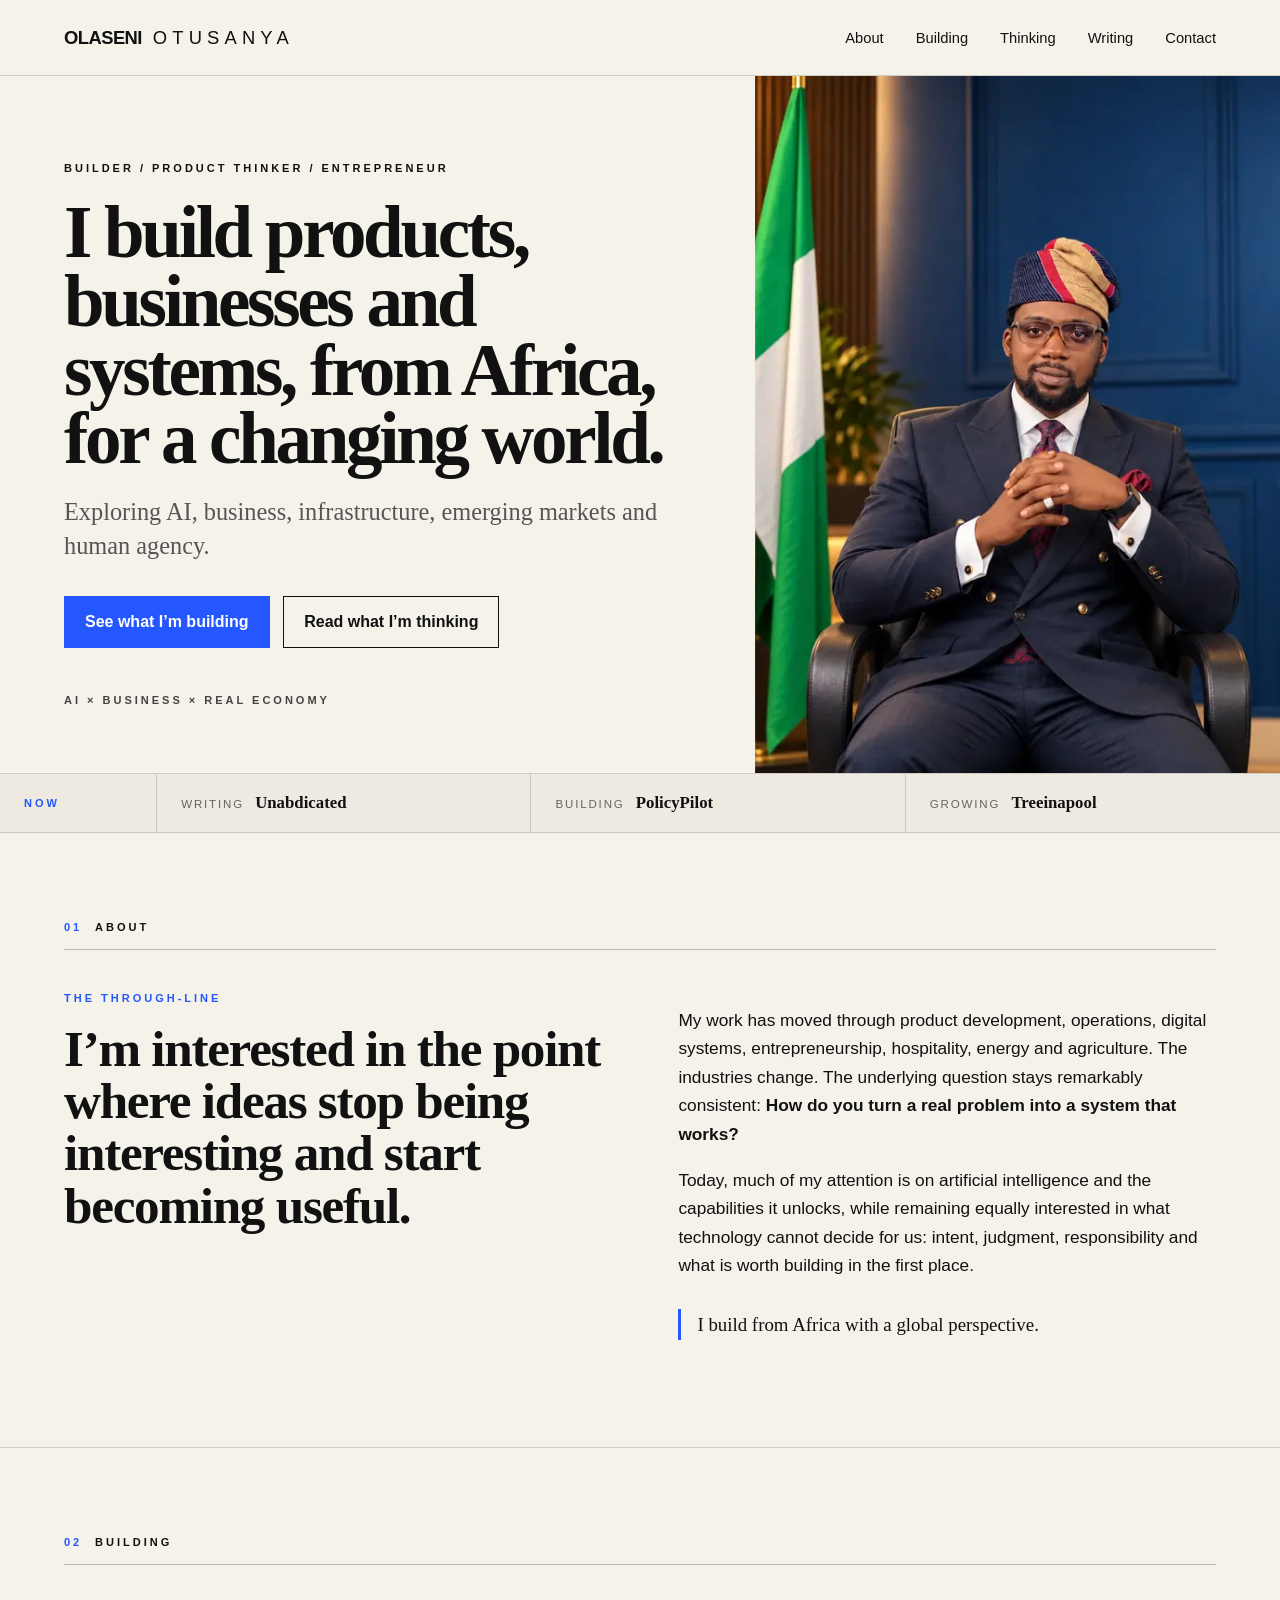
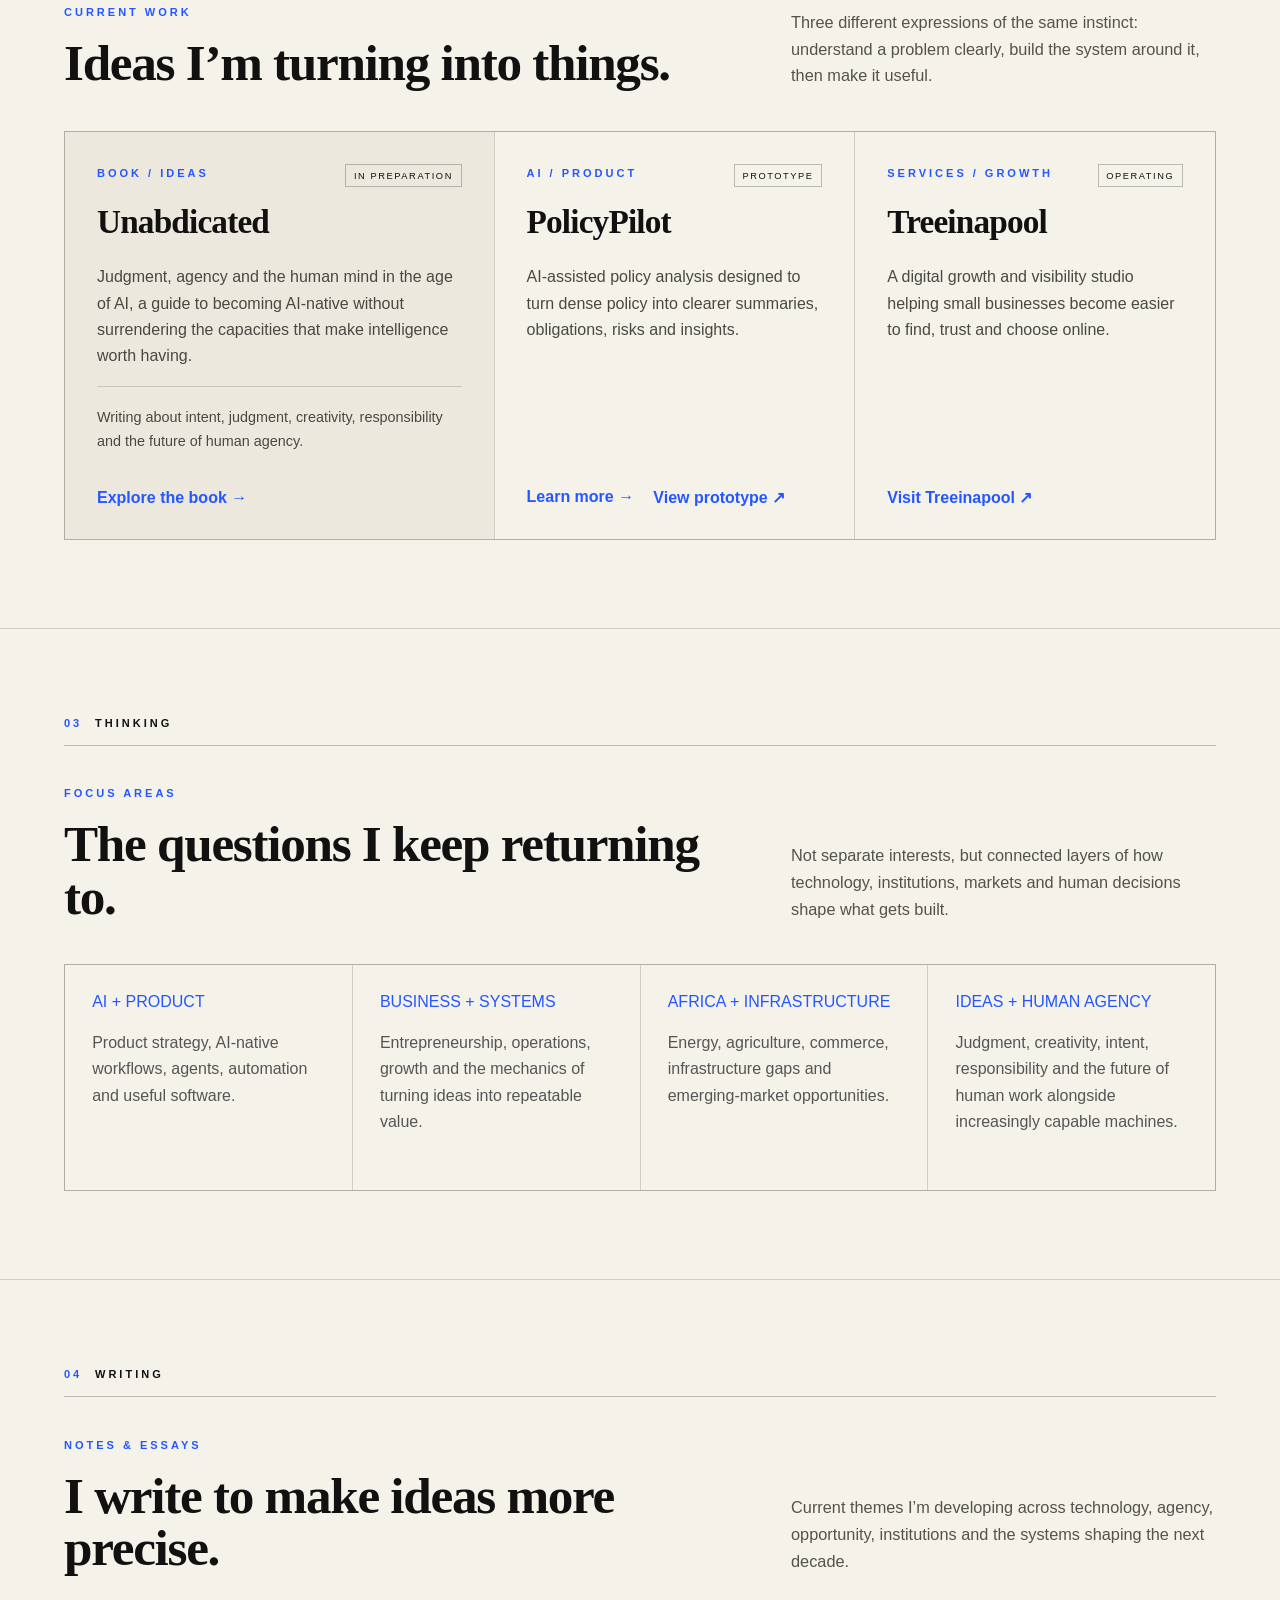
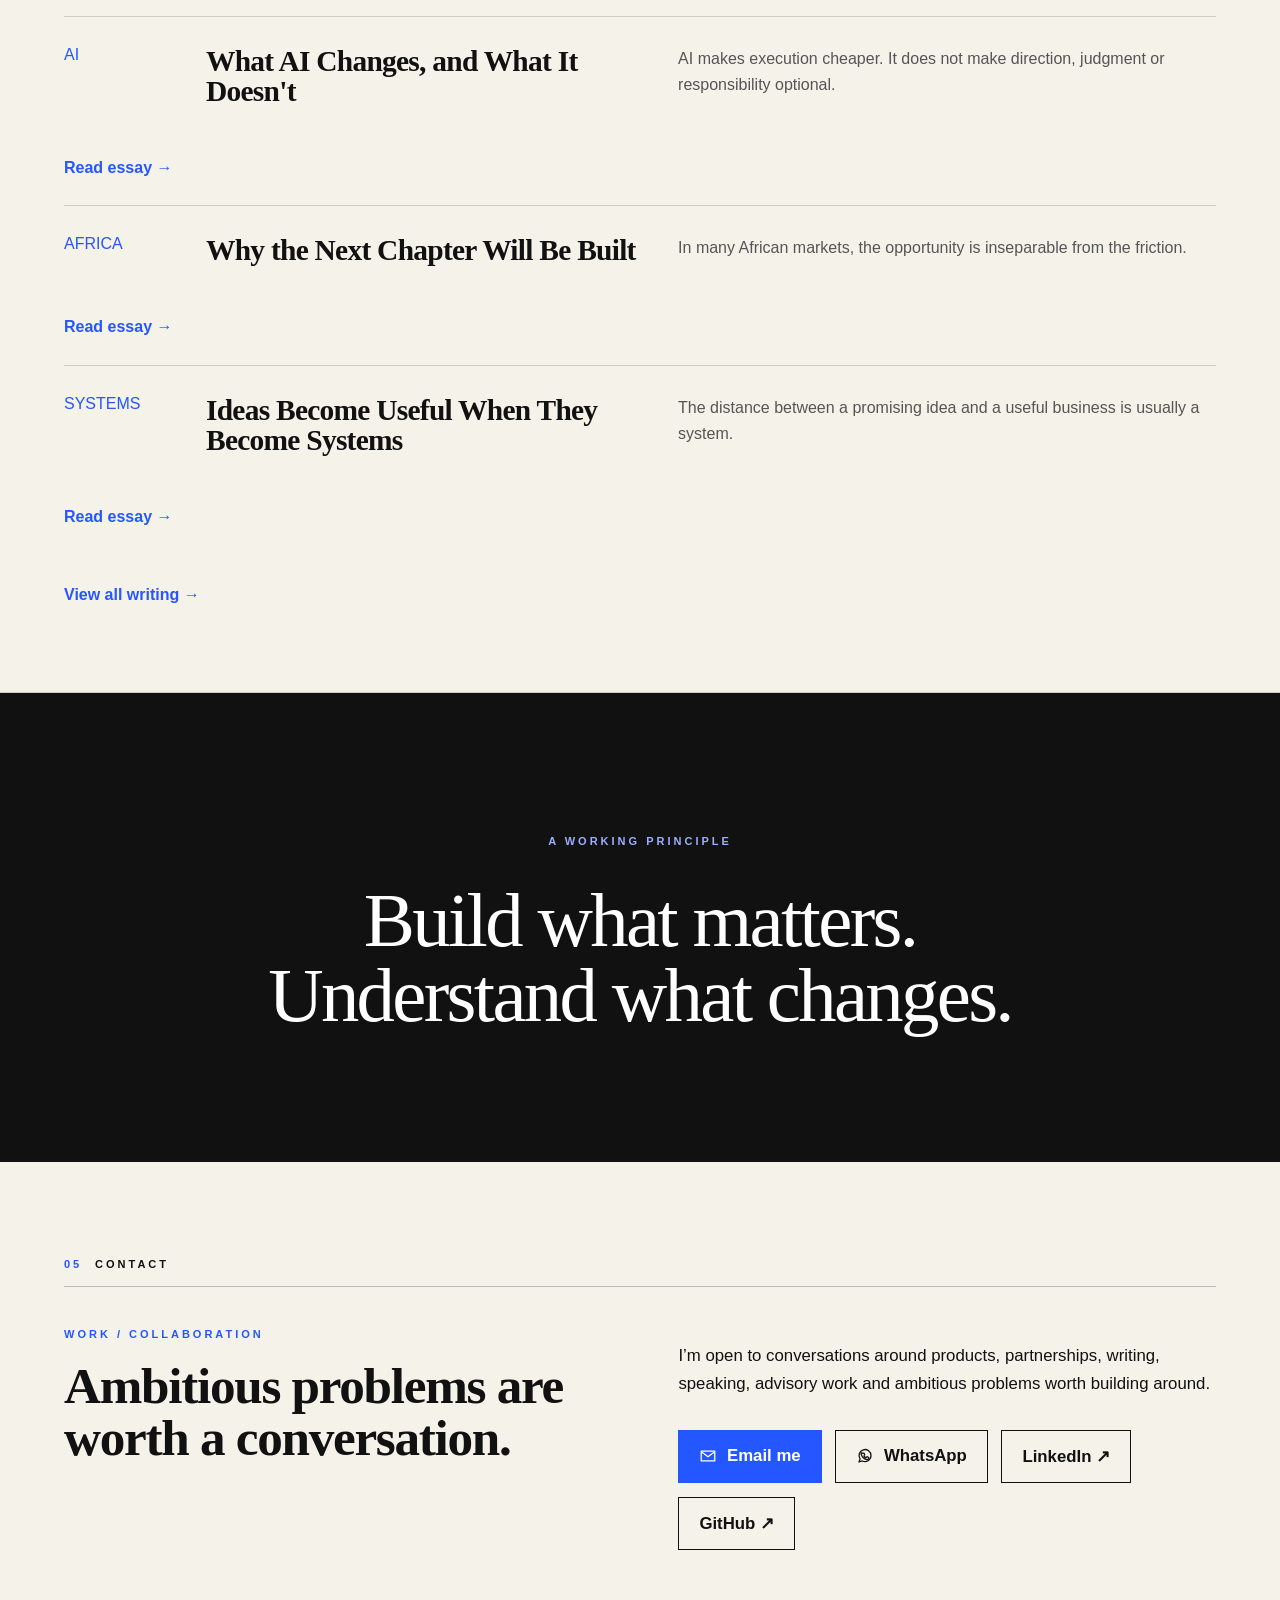
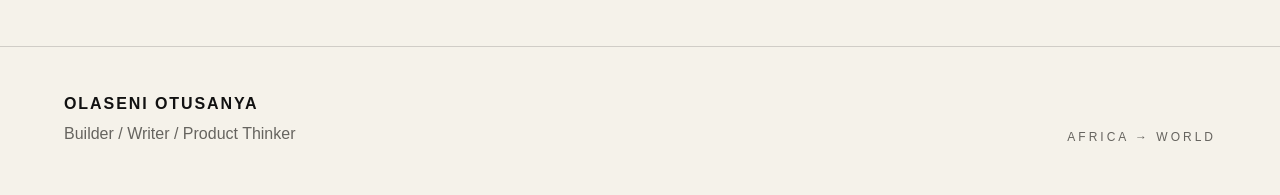
==== index.html @ 7c6a1dd1 "Refresh analytics script on index.html" ====
<!doctype html>
<html lang="en">
<head>
  <meta charset="utf-8" />
  <meta name="viewport" content="width=device-width, initial-scale=1" />
  <meta name="description" content="Olaseni Otusanya, builder, product thinker and entrepreneur working at the intersection of AI, business and the real economy." />
  <meta name="theme-color" content="#F5F2EA" />
  <meta property="og:title" content="Olaseni Otusanya, Builder, Product Thinker & Entrepreneur" />
  <meta property="og:description" content="I build products, businesses and systems, from Africa, for a changing world." />
  <meta property="og:type" content="website" />
  <meta property="og:url" content="https://olaseniotusanya.site/" />
  <meta property="og:site_name" content="Olaseni Otusanya" />
  <meta property="og:image" content="https://olaseniotusanya.site/assets/olaseni-profile.png" />
  <meta property="og:image:alt" content="Portrait of Olaseni Otusanya" />
  <meta name="twitter:card" content="summary_large_image" />
  <meta name="twitter:title" content="Olaseni Otusanya, Builder, Product Thinker & Entrepreneur" />
  <meta name="twitter:description" content="I build products, businesses and systems, from Africa, for a changing world." />
  <meta name="twitter:image" content="https://olaseniotusanya.site/assets/olaseni-profile.png" />
  <link rel="canonical" href="https://olaseniotusanya.site/" />
  <link rel="icon" href="favicon.svg" type="image/svg+xml" />
  <link rel="manifest" href="site.webmanifest" />
  <title>Olaseni Otusanya, Builder, Product Thinker & Entrepreneur</title>
  <link rel="stylesheet" href="styles.css?v=20260929-6" />
  <script type="application/ld+json">
  {
    "@context": "https://schema.org",
    "@type": "Person",
    "name": "Olaseni Otusanya",
    "url": "https://olaseniotusanya.site/",
    "image": "https://olaseniotusanya.site/assets/olaseni-profile.png",
    "jobTitle": "Builder, Product Thinker and Entrepreneur",
    "description": "Builder, product thinker and entrepreneur working at the intersection of AI, business and the real economy.",
    "sameAs": [
      "https://www.linkedin.com/in/olaseniotusanya",
      "https://github.com/5kodds"
    ],
    "knowsAbout": [
      "Artificial intelligence",
      "Product strategy",
      "Entrepreneurship",
      "Business systems",
      "Automation",
      "Emerging markets",
      "Infrastructure",
      "Human agency"
    ]
  }
  </script>
</head>
<body>
  <header class="site-header">
    <a class="nameplate" href="#top" aria-label="Olaseni Otusanya home">OLASENI <span>OTUSANYA</span></a>

    <nav class="desktop-nav" aria-label="Primary navigation">
      <a href="/about/">About</a>
      <a href="#building">Building</a>
      <a href="#thinking">Thinking</a>
      <a href="/writing/">Writing</a>
      <a href="#contact">Contact</a>
    </nav>

    <button class="menu-toggle" type="button" aria-expanded="false" aria-controls="mobile-nav" aria-label="Open navigation">
      <span></span><span></span>
    </button>
  </header>

  <nav class="mobile-nav" id="mobile-nav" aria-label="Mobile navigation">
    <a href="/about/">About</a>
    <a href="#building">Building</a>
    <a href="#thinking">Thinking</a>
    <a href="/writing/">Writing</a>
    <a href="#contact">Contact</a>
  </nav>

  <main id="top">
    <section class="hero">
      <div class="hero-copy">
        <p class="eyebrow">BUILDER / PRODUCT THINKER / ENTREPRENEUR</p>
        <h1>I build products, businesses and systems, from Africa, for a changing world.</h1>
        <p class="dek">Exploring AI, business, infrastructure, emerging markets and human agency.</p>
        <div class="actions hero-actions">
          <a class="button primary" href="#building">See what I’m building</a>
          <a class="button" href="#writing">Read what I’m thinking</a>
        </div>
        <p class="signal">AI × BUSINESS × REAL ECONOMY</p>
      </div>

      <div class="hero-portrait">
        <img src="assets/olaseni-profile-hq.webp?v=20260929" width="900" height="1125" fetchpriority="high" decoding="async" alt="Olaseni Otusanya in a navy double-breasted suit and Yoruba cap" />
      </div>
    </section>

    <section class="now-strip" aria-label="Current focus">
      <p class="now-label">NOW</p>
      <a class="now-item" href="/unabdicated/"><span>Writing</span><strong>Unabdicated</strong></a>
      <a class="now-item" href="/policypilot/"><span>Building</span><strong>PolicyPilot</strong></a>
      <a class="now-item" href="#building"><span>Growing</span><strong>Treeinapool</strong></a>
    </section>

    <section class="section about" id="about">
      <div class="section-kicker"><span>01</span> ABOUT</div>
      <div class="about-grid">
        <div>
          <p class="section-label">THE THROUGH-LINE</p>
          <h2>I’m interested in the point where ideas stop being interesting and start becoming useful.</h2>
        </div>
        <div class="about-copy">
          <p>My work has moved through product development, operations, digital systems, entrepreneurship, hospitality, energy and agriculture. The industries change. The underlying question stays remarkably consistent: <strong>How do you turn a real problem into a system that works?</strong></p>
          <p>Today, much of my attention is on artificial intelligence and the capabilities it unlocks, while remaining equally interested in what technology cannot decide for us: intent, judgment, responsibility and what is worth building in the first place.</p>
          <p class="accent-line">I build from Africa with a global perspective.</p>
        </div>
      </div>
    </section>

    <section class="section" id="building">
      <div class="section-kicker"><span>02</span> BUILDING</div>
      <div class="section-heading-row">
        <div>
          <p class="section-label">CURRENT WORK</p>
          <h2>Ideas I’m turning into things.</h2>
        </div>
        <p>Three different expressions of the same instinct: understand a problem clearly, build the system around it, then make it useful.</p>
      </div>

      <div class="work-grid">
        <article class="work-card feature-card">
          <div class="card-topline"><p class="type">BOOK / IDEAS</p><span class="status">IN PREPARATION</span></div>
          <h3>Unabdicated</h3>
          <p>Judgment, agency and the human mind in the age of AI, a guide to becoming AI-native without surrendering the capacities that make intelligence worth having.</p>
          <p class="card-note">Writing about intent, judgment, creativity, responsibility and the future of human agency.</p><a class="text-link" href="/unabdicated/">Explore the book →</a>
        </article>

        <article class="work-card">
          <div class="card-topline"><p class="type">AI / PRODUCT</p><span class="status">PROTOTYPE</span></div>
          <h3>PolicyPilot</h3>
          <p>AI-assisted policy analysis designed to turn dense policy into clearer summaries, obligations, risks and insights.</p>
          <div class="card-links"><a class="text-link" href="/policypilot/">Learn more →</a><a class="text-link" href="https://5kodds.github.io/policypilot-prototype/" target="_blank" rel="noreferrer">View prototype ↗</a></div>
        </article>

        <article class="work-card">
          <div class="card-topline"><p class="type">SERVICES / GROWTH</p><span class="status">OPERATING</span></div>
          <h3>Treeinapool</h3>
          <p>A digital growth and visibility studio helping small businesses become easier to find, trust and choose online.</p>
          <a class="text-link" href="https://treeinapool-website.vercel.app" target="_blank" rel="noreferrer">Visit Treeinapool ↗</a>
        </article>
      </div>
    </section>

    <section class="section thinking" id="thinking">
      <div class="section-kicker"><span>03</span> THINKING</div>
      <div class="section-heading-row">
        <div>
          <p class="section-label">FOCUS AREAS</p>
          <h2>The questions I keep returning to.</h2>
        </div>
        <p>Not separate interests, but connected layers of how technology, institutions, markets and human decisions shape what gets built.</p>
      </div>

      <div class="four-grid">
        <article><span>AI + PRODUCT</span><p>Product strategy, AI-native workflows, agents, automation and useful software.</p></article>
        <article><span>BUSINESS + SYSTEMS</span><p>Entrepreneurship, operations, growth and the mechanics of turning ideas into repeatable value.</p></article>
        <article><span>AFRICA + INFRASTRUCTURE</span><p>Energy, agriculture, commerce, infrastructure gaps and emerging-market opportunities.</p></article>
        <article><span>IDEAS + HUMAN AGENCY</span><p>Judgment, creativity, intent, responsibility and the future of human work alongside increasingly capable machines.</p></article>
      </div>
    </section>

    <section class="section writing" id="writing">
      <div class="section-kicker"><span>04</span> WRITING</div>
      <div class="section-heading-row">
        <div>
          <p class="section-label">NOTES & ESSAYS</p>
          <h2>I write to make ideas more precise.</h2>
        </div>
        <p>Current themes I’m developing across technology, agency, opportunity, institutions and the systems shaping the next decade.</p>
      </div>

      <div class="essay-list">
        <article>
          <span>AI</span>
          <h3><a href="/writing/what-ai-changes/">What AI Changes, and What It Doesn't</a></h3>
          <p>AI makes execution cheaper. It does not make direction, judgment or responsibility optional.</p>
          <a class="text-link" href="/writing/what-ai-changes/">Read essay →</a>
        </article>
        <article>
          <span>AFRICA</span>
          <h3><a href="/writing/why-the-next-chapter-will-be-built/">Why the Next Chapter Will Be Built</a></h3>
          <p>In many African markets, the opportunity is inseparable from the friction.</p>
          <a class="text-link" href="/writing/why-the-next-chapter-will-be-built/">Read essay →</a>
        </article>
        <article>
          <span>SYSTEMS</span>
          <h3><a href="/writing/ideas-become-systems/">Ideas Become Useful When They Become Systems</a></h3>
          <p>The distance between a promising idea and a useful business is usually a system.</p>
          <a class="text-link" href="/writing/ideas-become-systems/">Read essay →</a>
        </article>
      </div>
      <a class="section-more" href="/writing/">View all writing →</a>
    </section>

    <section class="section manifesto">
      <p class="eyebrow">A WORKING PRINCIPLE</p>
      <blockquote>Build what matters.<br />Understand what changes.</blockquote>
    </section>

    <section class="section contact" id="contact">
      <div class="section-kicker"><span>05</span> CONTACT</div>
      <div class="contact-grid">
        <div>
          <p class="section-label">WORK / COLLABORATION</p>
          <h2>Ambitious problems are worth a conversation.</h2>
        </div>
        <div class="contact-copy">
          <p>I’m open to conversations around products, partnerships, writing, speaking, advisory work and ambitious problems worth building around.</p>
          <div class="actions contact-actions">
            <a class="button primary contact-button" href="mailto:olaseni.otusanya@gmail.com">
              <svg class="button-icon" viewBox="0 0 24 24" aria-hidden="true"><path d="M3 5.5h18v13H3z"></path><path d="m4 7 8 6 8-6"></path></svg>
              Email me
            </a>
            <a class="button contact-button" href="https://wa.me/19852447681" target="_blank" rel="noreferrer">
              <svg class="button-icon" viewBox="0 0 24 24" aria-hidden="true"><path d="M20 11.5a8 8 0 0 1-11.7 7.1L4 20l1.4-4.1A8 8 0 1 1 20 11.5Z"></path><path d="M9.2 8.5c.2-.4.4-.4.7-.4h.4c.2 0 .4.1.5.4l.7 1.6c.1.3.1.5-.1.7l-.6.7c-.2.2-.1.4 0 .6.5.9 1.2 1.6 2.1 2.1.2.1.4.2.6 0l.8-1c.2-.2.4-.3.7-.2l1.6.8c.3.1.4.3.4.6 0 .6-.3 1.4-.8 1.8-.5.4-1.1.7-2 .5-1.4-.3-3.1-1-4.8-2.7-1.4-1.4-2.3-3.1-2.6-4.4-.2-.8.1-1.5.4-1.9Z"></path></svg>
              WhatsApp
            </a>
            <a class="button contact-button" href="https://www.linkedin.com/in/olaseniotusanya" target="_blank" rel="noreferrer">LinkedIn ↗</a>
            <a class="button contact-button" href="https://github.com/5kodds" target="_blank" rel="noreferrer">GitHub ↗</a>
          </div>
        </div>
      </div>
    </section>
  </main>

  <footer>
    <div>
      <strong>OLASENI OTUSANYA</strong>
      <p>Builder / Writer / Product Thinker</p>
    </div>
    <p class="footer-note">AFRICA → WORLD</p>
  </footer>

  <script src="script.js?v=20260929-7"></script>
</body>
</html>
---- styles.css ----
:root{
  --bone:#F5F2EA;
  --ink:#111111;
  --blue:#2457FF;
  --stone:#B8BDC7;
  --sage:#6E7C74;
  --muted:#66645F;
  --line:rgba(17,17,17,.16);
  --max:1500px;
}

*{box-sizing:border-box}
html{scroll-behavior:smooth;scroll-padding-top:88px}
body{
  margin:0;
  background:var(--bone);
  color:var(--ink);
  font-family:Inter,Arial,sans-serif;
  -webkit-font-smoothing:antialiased;
  text-rendering:optimizeLegibility;
}
body.menu-open{overflow:hidden}
img{display:block;max-width:100%}
a{color:inherit;text-decoration:none}
button{font:inherit;color:inherit}
a:focus-visible,button:focus-visible{outline:3px solid var(--blue);outline-offset:4px}

.site-header{
  position:sticky;
  top:0;
  z-index:50;
  display:flex;
  justify-content:space-between;
  align-items:center;
  min-height:76px;
  padding:18px 5vw;
  border-bottom:1px solid var(--line);
  background:rgba(245,242,234,.94);
  backdrop-filter:blur(14px);
}
.nameplate{
  white-space:nowrap;
  font-weight:800;
  font-size:1.15rem;
  letter-spacing:-.03em;
}
.nameplate span{
  font-weight:400;
  letter-spacing:.28em;
  margin-left:.4rem;
}
.desktop-nav{display:flex;gap:2rem;font-size:.92rem}
.desktop-nav a{transition:color .18s ease}
.desktop-nav a:hover{color:var(--blue)}
.menu-toggle,.mobile-nav{display:none}

main{max-width:var(--max);margin:auto}

.hero{
  min-height:76vh;
  display:grid;
  grid-template-columns:minmax(0,1.18fr) minmax(380px,.82fr);
  border-bottom:1px solid var(--line);
}
.hero-copy{
  padding:clamp(4.5rem,8vh,8rem) 6vw clamp(4rem,6vh,6rem) 5vw;
  display:flex;
  flex-direction:column;
  justify-content:center;
}
.eyebrow,.section-kicker,.type,.signal,.section-label,.now-label{
  font-size:.69rem;
  letter-spacing:.27em;
  font-weight:750;
}
h1{
  font-family:"Noto Serif Display",Georgia,serif;
  font-size:clamp(3.55rem,5.7vw,6.35rem);
  line-height:.94;
  letter-spacing:-.045em;
  margin:.7rem 0 1.3rem;
  max-width:1100px;
}
.dek{
  font-family:Georgia,serif;
  font-size:clamp(1.22rem,1.9vw,1.9rem);
  line-height:1.42;
  color:#555;
  max-width:760px;
  margin:0;
}
.actions{
  display:flex;
  gap:.85rem;
  margin-top:2rem;
  flex-wrap:wrap;
}
.button{
  display:inline-flex;
  align-items:center;
  justify-content:center;
  min-height:52px;
  border:1px solid var(--ink);
  padding:.95rem 1.25rem;
  font-weight:650;
  transition:transform .18s ease,background .18s ease,color .18s ease;
}
.button:hover{transform:translateY(-2px)}
.button.primary{background:var(--blue);color:white;border-color:var(--blue)}
.signal{margin:2.7rem 0 0;color:#444}

.hero-portrait{
  position:relative;
  overflow:hidden;
  min-height:600px;
  background:#103554;
}
.hero-portrait::after{
  content:"";
  position:absolute;
  inset:0;
  box-shadow:inset 1px 0 rgba(255,255,255,.08);
  pointer-events:none;
}
.hero-portrait img{
  width:100%;
  height:100%;
  object-fit:cover;
  object-position:center 24%;
}

.now-strip{
  display:grid;
  grid-template-columns:.42fr repeat(3,1fr);
  border-bottom:1px solid var(--line);
  background:#EEEAE1;
}
.now-strip>*{padding:1.2rem 1.5rem;border-right:1px solid var(--line)}
.now-strip>*:last-child{border-right:0}
.now-label{margin:0;display:flex;align-items:center;color:var(--blue)}
.now-item{display:flex;align-items:baseline;gap:.7rem;transition:background .18s ease}
.now-item:hover{background:rgba(36,87,255,.045)}
.now-item span{font-size:.72rem;text-transform:uppercase;letter-spacing:.16em;color:var(--muted)}
.now-item strong{font-family:Georgia,serif;font-size:1.05rem}

.section{
  padding:5.5rem 5vw;
  border-bottom:1px solid var(--line);
}
.section-kicker{
  display:flex;
  gap:.8rem;
  margin-bottom:2.4rem;
  border-bottom:1px solid rgba(17,17,17,.25);
  padding-bottom:1rem;
}
.section-kicker span{color:var(--blue)}
.section-label{color:var(--blue);margin:0 0 1rem}
.about-grid,.contact-grid{
  display:grid;
  grid-template-columns:1fr 1fr;
  gap:6vw;
  align-items:start;
}
.about-grid h2,.contact-grid h2,.section-heading-row h2{
  font-family:"Noto Serif Display",Georgia,serif;
  font-size:clamp(2.6rem,4vw,4.7rem);
  line-height:1.02;
  letter-spacing:-.025em;
  margin:0;
}
.about-copy{font-size:1.08rem;max-width:700px}
.accent-line{margin-top:1.8rem;padding-left:1rem;border-left:3px solid var(--blue);font-family:Georgia,serif;font-size:1.18rem}
p{line-height:1.65}

.section-heading-row{
  display:grid;
  grid-template-columns:minmax(0,1.2fr) minmax(300px,.8fr);
  gap:7vw;
  align-items:end;
  margin-bottom:2.6rem;
}
.section-heading-row>p{margin:0;max-width:600px;color:#54524D;font-size:1.02rem}

.work-grid{
  display:grid;
  grid-template-columns:1.12fr .94fr .94fr;
  gap:1px;
  background:var(--line);
  border:1px solid var(--line);
}
.work-card{
  background:var(--bone);
  padding:2rem;
  min-height:315px;
  display:flex;
  flex-direction:column;
  transition:.2s ease;
}
.work-card:hover{transform:translateY(-4px);box-shadow:0 14px 32px rgba(17,17,17,.08);position:relative;z-index:1}
.feature-card{background:#ECE8DE}
.card-topline{display:flex;justify-content:space-between;gap:1rem;align-items:flex-start}
.type,.essay-list span,.four-grid span{color:var(--blue);margin:0}
.status{
  font-size:.58rem;
  letter-spacing:.17em;
  border:1px solid rgba(17,17,17,.25);
  padding:.35rem .48rem;
  white-space:nowrap;
}
.work-card h3,.essay-list h3{
  font-family:"Noto Serif Display",Georgia,serif;
  font-size:clamp(2rem,2.6vw,3rem);
  line-height:1.02;
  letter-spacing:-.025em;
}
.work-card h3{margin:1.1rem 0 .6rem}
.work-card>p:not(.type){color:#494843}
.card-note{margin-top:auto!important;padding-top:1.2rem;font-size:.9rem;border-top:1px solid var(--line)}
.text-link{display:inline-block;margin-top:auto;padding-top:1.3rem;font-weight:750;color:var(--blue)}

.four-grid{
  display:grid;
  grid-template-columns:repeat(4,1fr);
  gap:1px;
  background:var(--line);
  border:1px solid var(--line);
}
.four-grid article{background:var(--bone);padding:1.7rem;min-height:225px}
.four-grid article p{margin:1.2rem 0 0;color:#555}

.essay-list{display:grid}
.essay-list article{
  display:grid;
  grid-template-columns:110px minmax(260px,.9fr) minmax(300px,1.1fr);
  gap:2rem;
  align-items:start;
  padding:1.8rem 0;
  border-top:1px solid var(--line);
}
.essay-list h3,.essay-list p{margin:0}
.essay-list h3{font-size:clamp(1.65rem,2.3vw,2.55rem)}
.essay-list p{color:#555}

.manifesto{
  background:var(--ink);
  color:white;
  text-align:center;
  padding:8rem 5vw;
}
.manifesto .eyebrow{color:#9BAFFF}
blockquote{
  font-family:"Noto Serif Display",Georgia,serif;
  font-size:clamp(3rem,6vw,6.6rem);
  line-height:.98;
  letter-spacing:-.035em;
  margin:2rem auto 0;
  max-width:1100px;
}
.contact{padding-top:6rem;padding-bottom:6rem}
.contact-copy{font-size:1.05rem}
.contact-button{gap:.6rem}
.button-icon{width:18px;height:18px;fill:none;stroke:currentColor;stroke-width:1.7;stroke-linecap:round;stroke-linejoin:round;flex:0 0 auto}
.contact-actions{max-width:720px}

footer{
  display:flex;
  justify-content:space-between;
  align-items:end;
  padding:3rem 5vw;
}
footer strong{letter-spacing:.12em}
footer p{margin:.5rem 0 0;color:var(--muted)}
.footer-note{font-size:.75rem;letter-spacing:.25em}

@media(max-width:1000px){
  .desktop-nav{gap:1.2rem}
  .hero{grid-template-columns:1fr .72fr}
  .work-grid{grid-template-columns:1fr 1fr}
  .feature-card{grid-column:1 / -1}
  .four-grid{grid-template-columns:1fr 1fr}
}

@media(max-width:820px){
  html{scroll-padding-top:70px}
  .site-header{min-height:68px;padding:15px 5.5vw}
  .desktop-nav{display:none}
  .nameplate{font-size:1rem}
  .nameplate span{letter-spacing:.2em;margin-left:.28rem}

  .menu-toggle{
    display:flex;
    width:42px;
    height:42px;
    border:1px solid var(--line);
    background:transparent;
    align-items:center;
    justify-content:center;
    flex-direction:column;
    gap:6px;
    cursor:pointer;
  }
  .menu-toggle span{width:18px;height:1.5px;background:var(--ink);transition:.18s ease}
  .menu-toggle[aria-expanded="true"] span:first-child{transform:translateY(3.75px) rotate(45deg)}
  .menu-toggle[aria-expanded="true"] span:last-child{transform:translateY(-3.75px) rotate(-45deg)}

  .mobile-nav{
    position:fixed;
    top:68px;
    left:0;
    right:0;
    z-index:45;
    display:grid;
    background:var(--bone);
    border-bottom:1px solid var(--line);
    transform:translateY(-120%);
    opacity:0;
    visibility:hidden;
    transition:transform .2s ease,opacity .2s ease,visibility .2s;
    box-shadow:0 18px 40px rgba(17,17,17,.08);
  }
  .mobile-nav.open{transform:translateY(0);opacity:1;visibility:visible}
  .mobile-nav a{
    padding:1rem 5.5vw;
    border-top:1px solid var(--line);
    font-family:Georgia,serif;
    font-size:1.2rem;
  }

  .hero{min-height:0;grid-template-columns:1fr}
  .hero-copy{padding:3.6rem 6vw 2.7rem}
  .hero-copy .eyebrow{font-size:.63rem;line-height:1.7;margin:0 0 .8rem}
  h1{
    font-size:clamp(3rem,10.2vw,4.8rem);
    line-height:.92;
    margin:.2rem 0 1.05rem;
    max-width:760px;
  }
  .dek{font-size:clamp(1.1rem,4.7vw,1.4rem);max-width:640px}
  .hero-actions{margin-top:1.6rem}
  .signal{margin-top:1.8rem;font-size:.61rem;letter-spacing:.21em}
  .hero-portrait{min-height:0;height:clamp(440px,98vw,650px)}
  .hero-portrait img{object-position:center 23%}

  .now-strip{
    grid-template-columns:1fr;
  }
  .now-strip>*{border-right:0;border-bottom:1px solid var(--line);padding:1rem 6vw}
  .now-strip>*:last-child{border-bottom:0}
  .now-label{padding-top:1.2rem;padding-bottom:.65rem}
  .now-item{justify-content:space-between}
  .now-item strong{font-size:1.12rem}

  .section{padding:4.5rem 6vw}
  .section-kicker{margin-bottom:2rem}
  .about-grid,.contact-grid,.section-heading-row{grid-template-columns:1fr;gap:1.9rem}
  .about-grid h2,.contact-grid h2,.section-heading-row h2{font-size:clamp(2.55rem,8.7vw,3.8rem)}
  .section-heading-row{margin-bottom:2.2rem}
  .section-heading-row>p{max-width:700px}

  .work-grid,.four-grid{grid-template-columns:1fr}
  .feature-card{grid-column:auto}
  .work-card{min-height:0;padding:1.55rem}
  .four-grid article{min-height:0;padding:1.5rem}

  .essay-list article{grid-template-columns:1fr;gap:.65rem;padding:1.55rem 0}
  .essay-list h3{font-size:clamp(1.8rem,7vw,2.5rem)}

  .manifesto{padding:6.3rem 6vw}
  blockquote{font-size:clamp(2.8rem,11vw,4.8rem)}

  footer{align-items:flex-start;gap:1.5rem;flex-direction:column;padding:2.5rem 6vw}
}

@media(max-width:520px){
  .site-header{padding:13px 5vw}
  .nameplate{font-size:.92rem}
  .nameplate span{letter-spacing:.16em}
  .menu-toggle{width:40px;height:40px}

  .hero-copy{padding:2.8rem 6vw 2.2rem}
  h1{
    font-size:clamp(2.7rem,12vw,3.55rem);
    line-height:.9;
    letter-spacing:-.05em;
  }
  .dek{font-size:1.08rem}
  .hero-actions{display:grid;grid-template-columns:1fr;width:100%;gap:.65rem}
  .button{width:100%;min-height:49px;padding:.8rem .8rem;font-size:.92rem;text-align:center}
  .signal{font-size:.57rem;letter-spacing:.18em}

  .hero-portrait{height:min(112vw,500px)}
  .hero-portrait img{object-position:center 23%}

  .now-item{align-items:center}
  .now-item span{font-size:.65rem}
  .now-item strong{font-size:1.05rem}

  .section{padding:3.8rem 6vw}
  .section-kicker{font-size:.62rem;letter-spacing:.22em;margin-bottom:1.6rem}
  .section-label{font-size:.6rem;letter-spacing:.22em}
  .about-grid h2,.contact-grid h2,.section-heading-row h2{font-size:clamp(2.35rem,10.5vw,3rem)}
  .about-copy,.contact-copy{font-size:1rem}
  .accent-line{font-size:1.08rem}
  .work-card h3{font-size:2.2rem}
  .card-topline{align-items:center}
  .status{font-size:.52rem}
  .manifesto{padding:5.5rem 6vw}
}

@media(max-width:370px){
  .nameplate span{letter-spacing:.1em}
  h1{font-size:2.5rem}
  .now-item{display:grid;gap:.25rem}
  .card-topline{display:grid}
}


/* Interior pages */
.interior-page main{max-width:var(--max);margin:auto}
.page-hero{
  padding:clamp(5rem,10vh,8.5rem) 5vw clamp(4.5rem,8vh,7rem);
  border-bottom:1px solid var(--line);
  max-width:var(--max);
  margin:auto;
}
.page-hero h1{
  max-width:1150px;
  margin:.65rem 0 1.2rem;
}
.page-dek{
  font-family:Georgia,serif;
  font-size:clamp(1.28rem,2.1vw,2rem);
  line-height:1.48;
  max-width:880px;
  color:#52504B;
  margin:0;
}
.page-subtitle{
  font-family:Georgia,serif;
  font-size:clamp(1.5rem,2.6vw,2.7rem);
  line-height:1.2;
  margin:-.35rem 0 1.2rem;
}
.page-body{
  padding:5.5rem 5vw;
  border-bottom:1px solid var(--line);
}
.two-col-story{
  display:grid;
  grid-template-columns:minmax(250px,.68fr) minmax(0,1.32fr);
  gap:8vw;
  align-items:start;
}
.two-col-story aside{position:sticky;top:110px}
.pull-quote{
  font-family:Georgia,serif;
  font-size:clamp(1.65rem,2.55vw,2.7rem);
  line-height:1.15;
  letter-spacing:-.02em;
  margin:1rem 0 0;
}
.prose{max-width:760px;font-size:1.1rem}
.prose p{margin:0 0 1.35rem}
.prose strong{font-weight:750}
.wide-prose{max-width:900px}
.topic-grid{
  display:grid;
  grid-template-columns:repeat(2,1fr);
  gap:1px;
  background:var(--line);
  border:1px solid var(--line);
}
.topic-grid article{
  background:var(--bone);
  padding:2rem;
  min-height:230px;
}
.topic-grid article span{
  color:var(--blue);
  font-size:.66rem;
  letter-spacing:.22em;
  font-weight:800;
}
.topic-grid h2{
  font-family:"Noto Serif Display",Georgia,serif;
  font-size:clamp(2rem,3vw,3rem);
  line-height:1.02;
  margin:1rem 0 .7rem;
}
.topic-grid p{margin:0;color:#555}
.page-cta{
  padding:6rem 5vw;
  border-bottom:1px solid var(--line);
}
.page-cta h2{
  font-family:"Noto Serif Display",Georgia,serif;
  font-size:clamp(2.6rem,5vw,5.4rem);
  line-height:1;
  letter-spacing:-.03em;
  max-width:1050px;
  margin:.8rem 0 1rem;
}
.page-cta>p:not(.section-label){max-width:760px;font-size:1.08rem}
.dark-cta{background:var(--ink);color:white}
.dark-cta .section-label{color:#9BAFFF}
.light-button{border-color:white;color:white}
.card-links{display:flex;gap:1.2rem;flex-wrap:wrap;margin-top:auto}
.card-links .text-link{margin-top:0}
.section-more{
  display:inline-block;
  margin-top:2rem;
  font-weight:750;
  color:var(--blue);
}
.writing-stream{display:grid}
.writing-stream article{
  padding:2.5rem 0;
  border-top:1px solid var(--line);
  max-width:980px;
}
.writing-stream h2,.featured-writing h2{
  font-family:"Noto Serif Display",Georgia,serif;
  font-size:clamp(2.35rem,4vw,4.4rem);
  line-height:1;
  letter-spacing:-.03em;
  margin:.7rem 0 1.2rem;
}
.writing-stream article>p:not(.type){max-width:780px;font-size:1.05rem;color:#4F4D49}
.featured-writing{
  background:#ECE8DE;
  border:1px solid var(--line);
  padding:2.2rem;
}
.featured-writing>p:not(.type){font-family:Georgia,serif;font-size:1.25rem}

@media(max-width:820px){
  .page-hero{padding:4.3rem 6vw 3.8rem}
  .page-body,.page-cta{padding:4.2rem 6vw}
  .two-col-story{grid-template-columns:1fr;gap:2rem}
  .two-col-story aside{position:static}
  .prose{font-size:1.03rem}
  .topic-grid{grid-template-columns:1fr}
  .topic-grid article{min-height:0;padding:1.55rem}
  .page-cta h2{font-size:clamp(2.6rem,10vw,4rem)}
}
@media(max-width:520px){
  .page-hero{padding:3.25rem 6vw 3rem}
  .page-hero h1{font-size:clamp(2.8rem,13vw,4rem)}
  .page-dek{font-size:1.12rem}
  .page-subtitle{font-size:1.45rem}
  .page-body,.page-cta{padding:3.6rem 6vw}
  .pull-quote{font-size:1.8rem}
  .writing-stream article{padding:2rem 0}
  .writing-stream h2,.featured-writing h2{font-size:2.4rem}
}


/* Article pages */
.article-shell{max-width:var(--max);margin:auto}
.article-header{
  padding:clamp(5rem,10vh,8rem) 5vw 4rem;
  border-bottom:1px solid var(--line);
}
.article-header h1{
  max-width:1050px;
  margin:.7rem 0 1.25rem;
}
.article-lede{
  max-width:800px;
  font-family:Georgia,serif;
  font-size:clamp(1.25rem,2vw,1.9rem);
  line-height:1.5;
  color:#53514C;
  margin:0;
}
.article-meta{
  display:flex;
  gap:1rem;
  flex-wrap:wrap;
  margin-top:2rem;
  font-size:.72rem;
  letter-spacing:.13em;
  text-transform:uppercase;
  color:var(--muted);
}
.article-meta span+span::before{content:"•";margin-right:1rem;color:var(--stone)}
.article-layout{
  display:grid;
  grid-template-columns:minmax(210px,.5fr) minmax(0,1.5fr);
  gap:7vw;
  padding:5rem 5vw 6rem;
  border-bottom:1px solid var(--line);
}
.article-aside{
  position:sticky;
  top:108px;
  align-self:start;
  font-size:.94rem;
  color:#585650;
}
.article-aside>a{display:inline-block;margin-bottom:3rem;font-weight:700;color:var(--blue)}
.article-aside .section-label{margin-bottom:.75rem}
.article-aside p:last-child{font-family:Georgia,serif;font-size:1.12rem;line-height:1.5}
.article-prose{
  max-width:760px;
  font-family:Georgia,serif;
  font-size:1.15rem;
  line-height:1.8;
}
.article-prose>p:first-child{font-size:1.32rem;line-height:1.65}
.article-prose h2{
  font-family:"Noto Serif Display",Georgia,serif;
  font-size:clamp(2rem,3.2vw,3.25rem);
  line-height:1.04;
  letter-spacing:-.025em;
  margin:3.4rem 0 1.1rem;
}
.article-prose p{margin:0 0 1.4rem}
.article-prose em{font-style:italic}
.article-end{
  padding:5rem 5vw 6rem;
  border-bottom:1px solid var(--line);
}
.article-end h2{
  font-family:"Noto Serif Display",Georgia,serif;
  font-size:clamp(2.5rem,4.5vw,4.8rem);
  line-height:1.02;
  max-width:900px;
  margin:.7rem 0 1.8rem;
}
.error-page{min-height:65vh;display:flex;flex-direction:column;justify-content:center}

.sr-only{
  position:absolute;width:1px;height:1px;padding:0;margin:-1px;overflow:hidden;
  clip:rect(0,0,0,0);white-space:nowrap;border:0;
}

/* Newsletter component, ready for Substack embed connection */
.newsletter-band{
  display:grid;
  grid-template-columns:1fr 1fr;
  gap:6vw;
  align-items:center;
  padding:5rem 5vw;
  border-top:1px solid var(--line);
  border-bottom:1px solid var(--line);
  background:#ECE8DE;
}
.newsletter-band h2{
  font-family:"Noto Serif Display",Georgia,serif;
  font-size:clamp(2.5rem,4vw,4.5rem);
  line-height:1.02;
  margin:.6rem 0 1rem;
}
.newsletter-copy>p:last-child{max-width:620px;color:#53514C}
.newsletter-fields{display:flex;min-height:58px}
.newsletter-fields input{
  flex:1;
  min-width:0;
  border:1px solid var(--ink);
  border-right:0;
  background:var(--bone);
  color:var(--ink);
  padding:0 1rem;
  font:inherit;
  border-radius:0;
}
.newsletter-fields input:focus{outline:3px solid var(--blue);outline-offset:-3px}
.newsletter-fields button{
  border:1px solid var(--blue);
  background:var(--blue);
  color:white;
  padding:0 1.25rem;
  font-weight:750;
  cursor:pointer;
}
.newsletter-note{font-size:.82rem;color:var(--muted);margin:.7rem 0 0}

@media(max-width:820px){
  .article-header{padding:4.2rem 6vw 3.4rem}
  .article-layout{grid-template-columns:1fr;padding:3.8rem 6vw 4.5rem}
  .article-aside{position:static;border-bottom:1px solid var(--line);padding-bottom:1.6rem}
  .article-aside>a{margin-bottom:1.5rem}
  .article-prose{font-size:1.08rem}
  .article-prose>p:first-child{font-size:1.2rem}
  .article-end{padding:4rem 6vw 4.5rem}
  .newsletter-band{grid-template-columns:1fr;padding:4rem 6vw;gap:2rem}
}
@media(max-width:520px){
  .article-header{padding:3.3rem 6vw 2.8rem}
  .article-header h1{font-size:clamp(2.7rem,12vw,3.7rem)}
  .article-layout{padding:3.2rem 6vw 3.8rem}
  .article-prose{font-size:1.03rem;line-height:1.75}
  .article-prose h2{font-size:2.15rem;margin-top:2.8rem}
  .article-meta{display:grid;gap:.4rem}
  .article-meta span+span::before{content:"";margin:0}
  .newsletter-fields{display:grid;min-height:0}
  .newsletter-fields input{min-height:52px;border-right:1px solid var(--ink);border-bottom:0}
  .newsletter-fields button{min-height:52px}
}
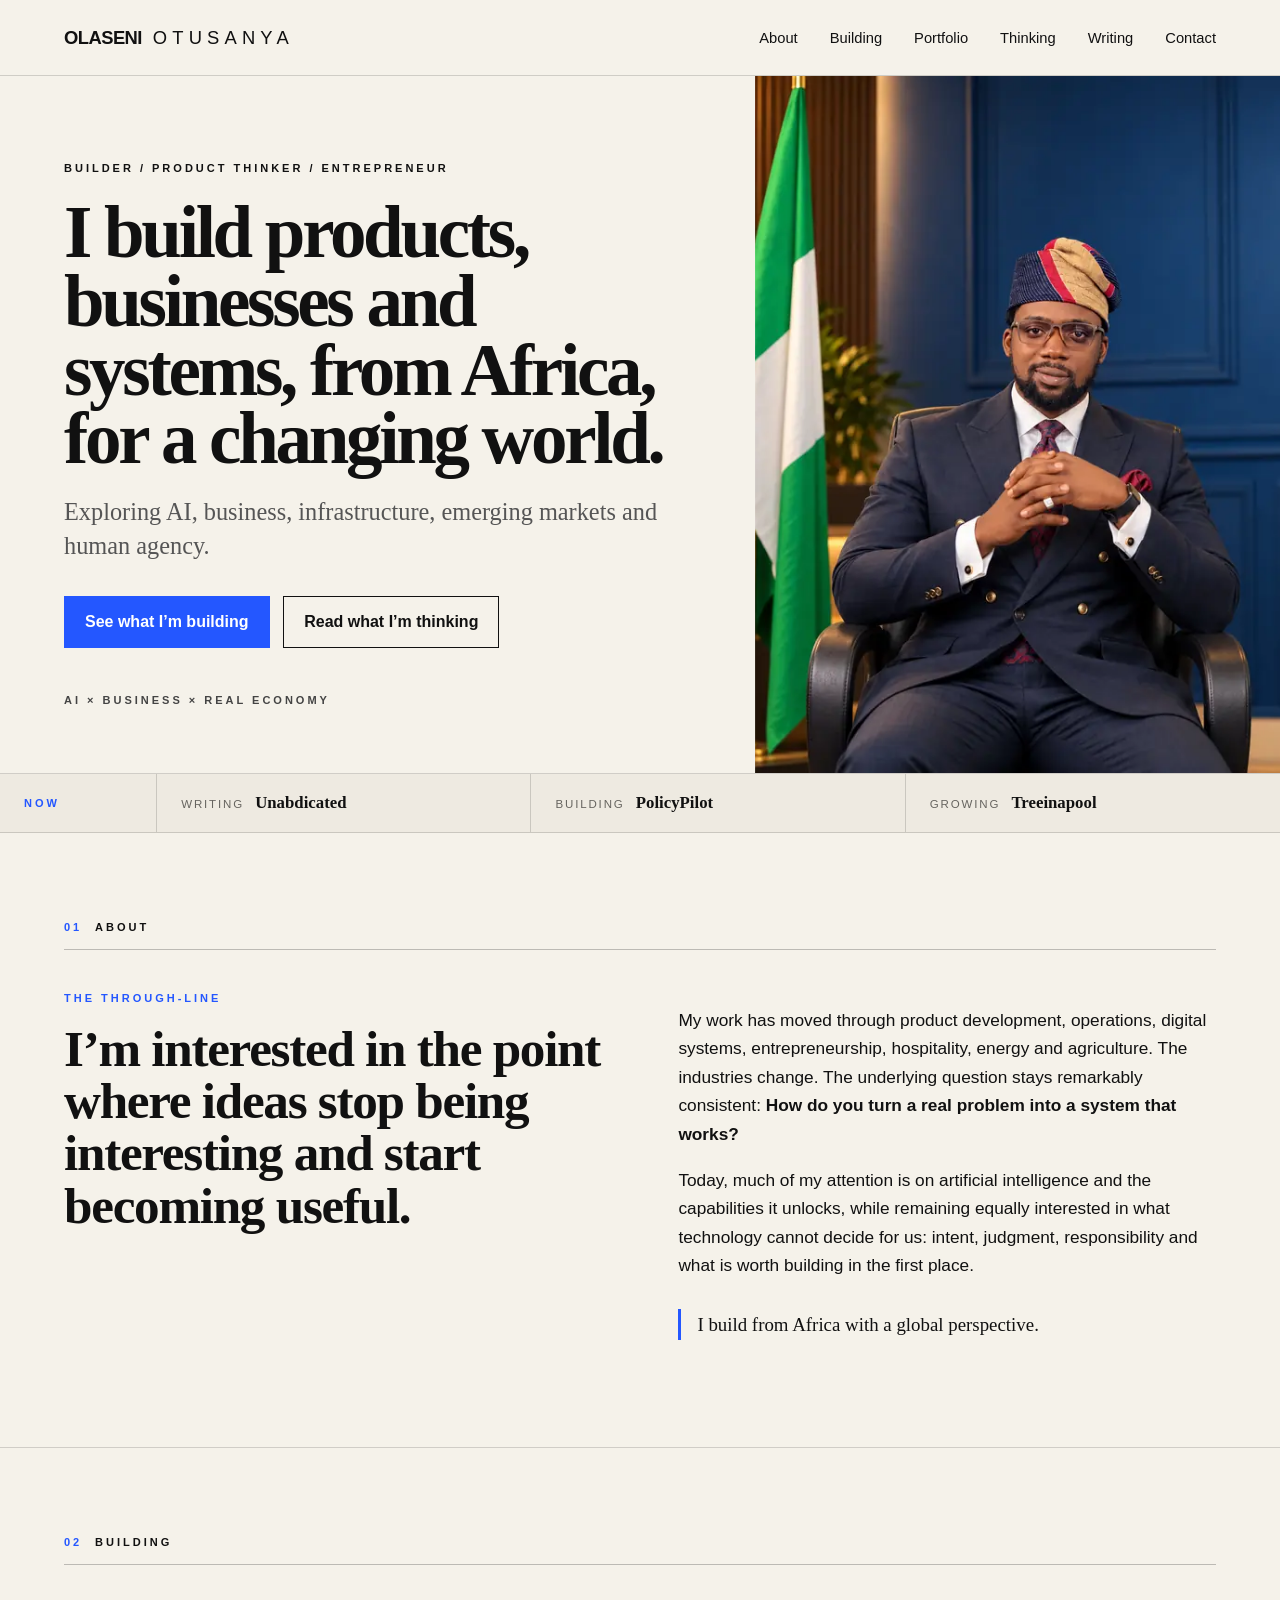
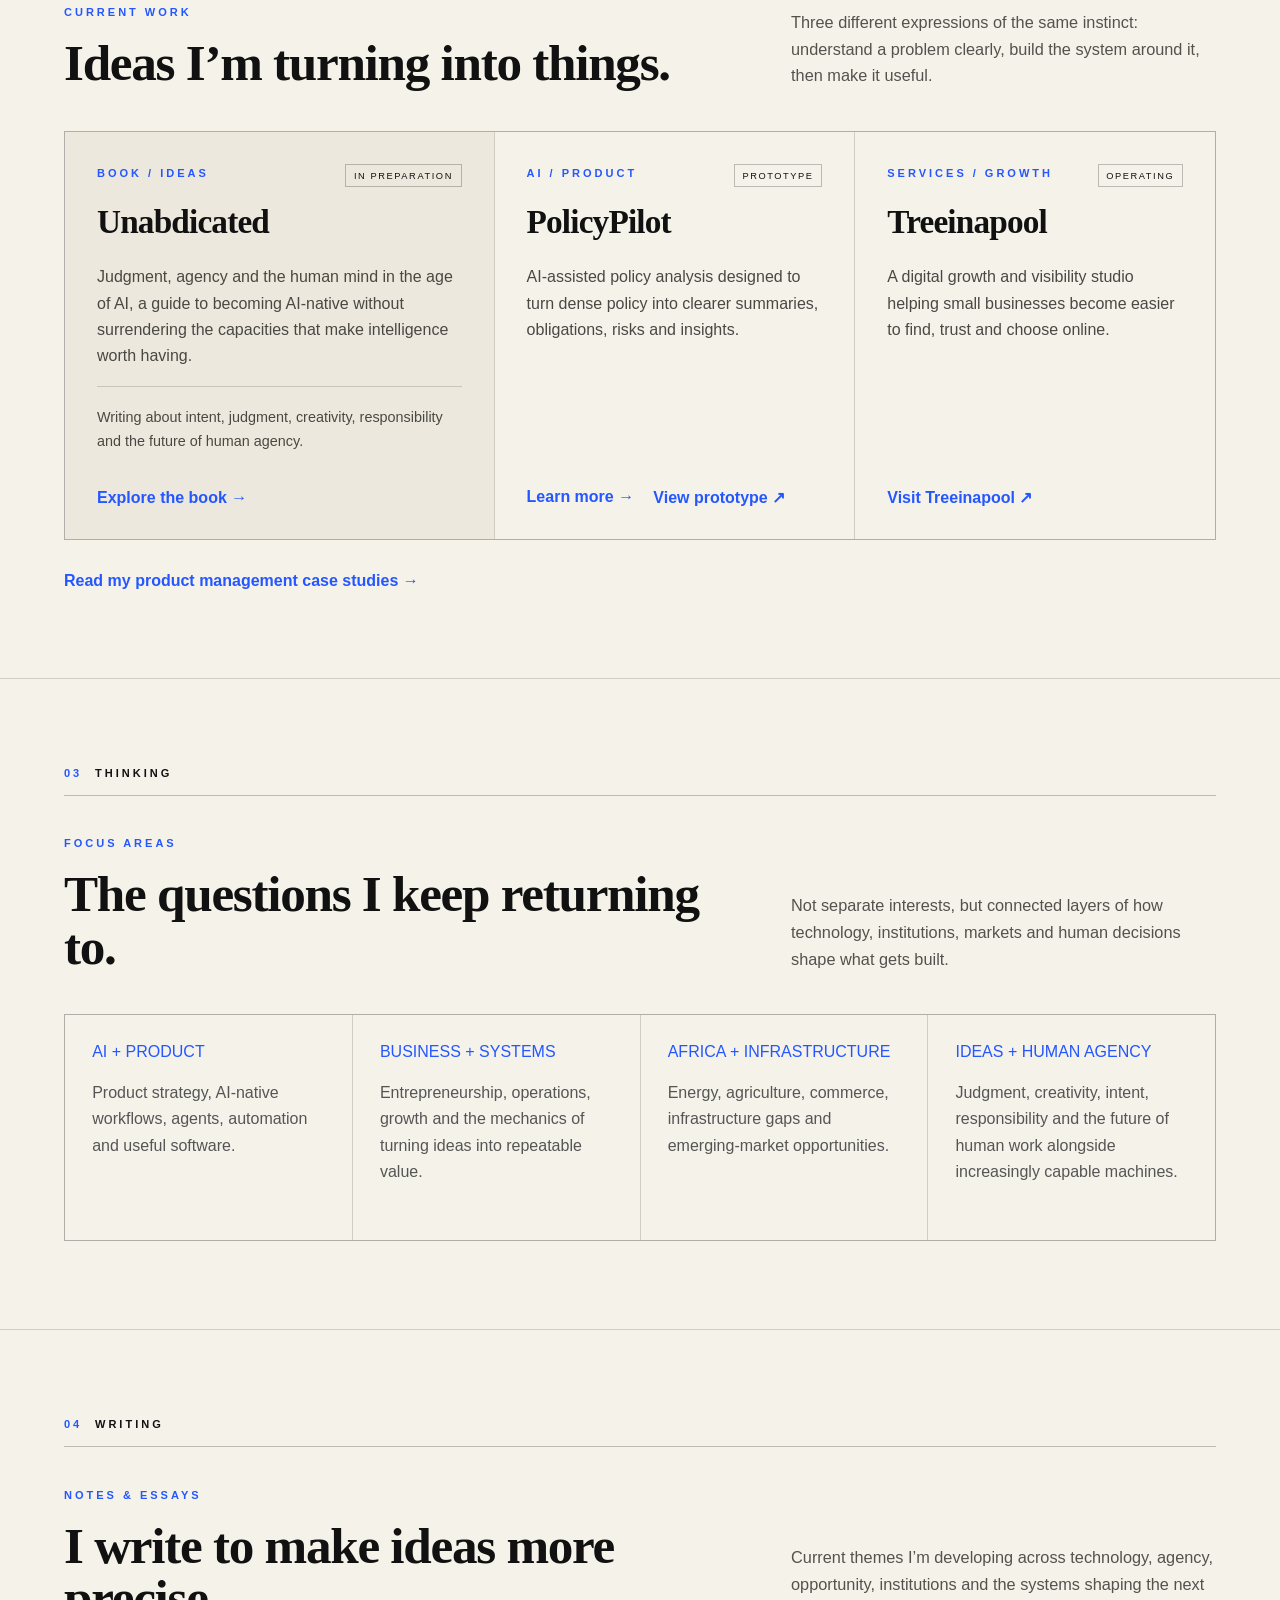
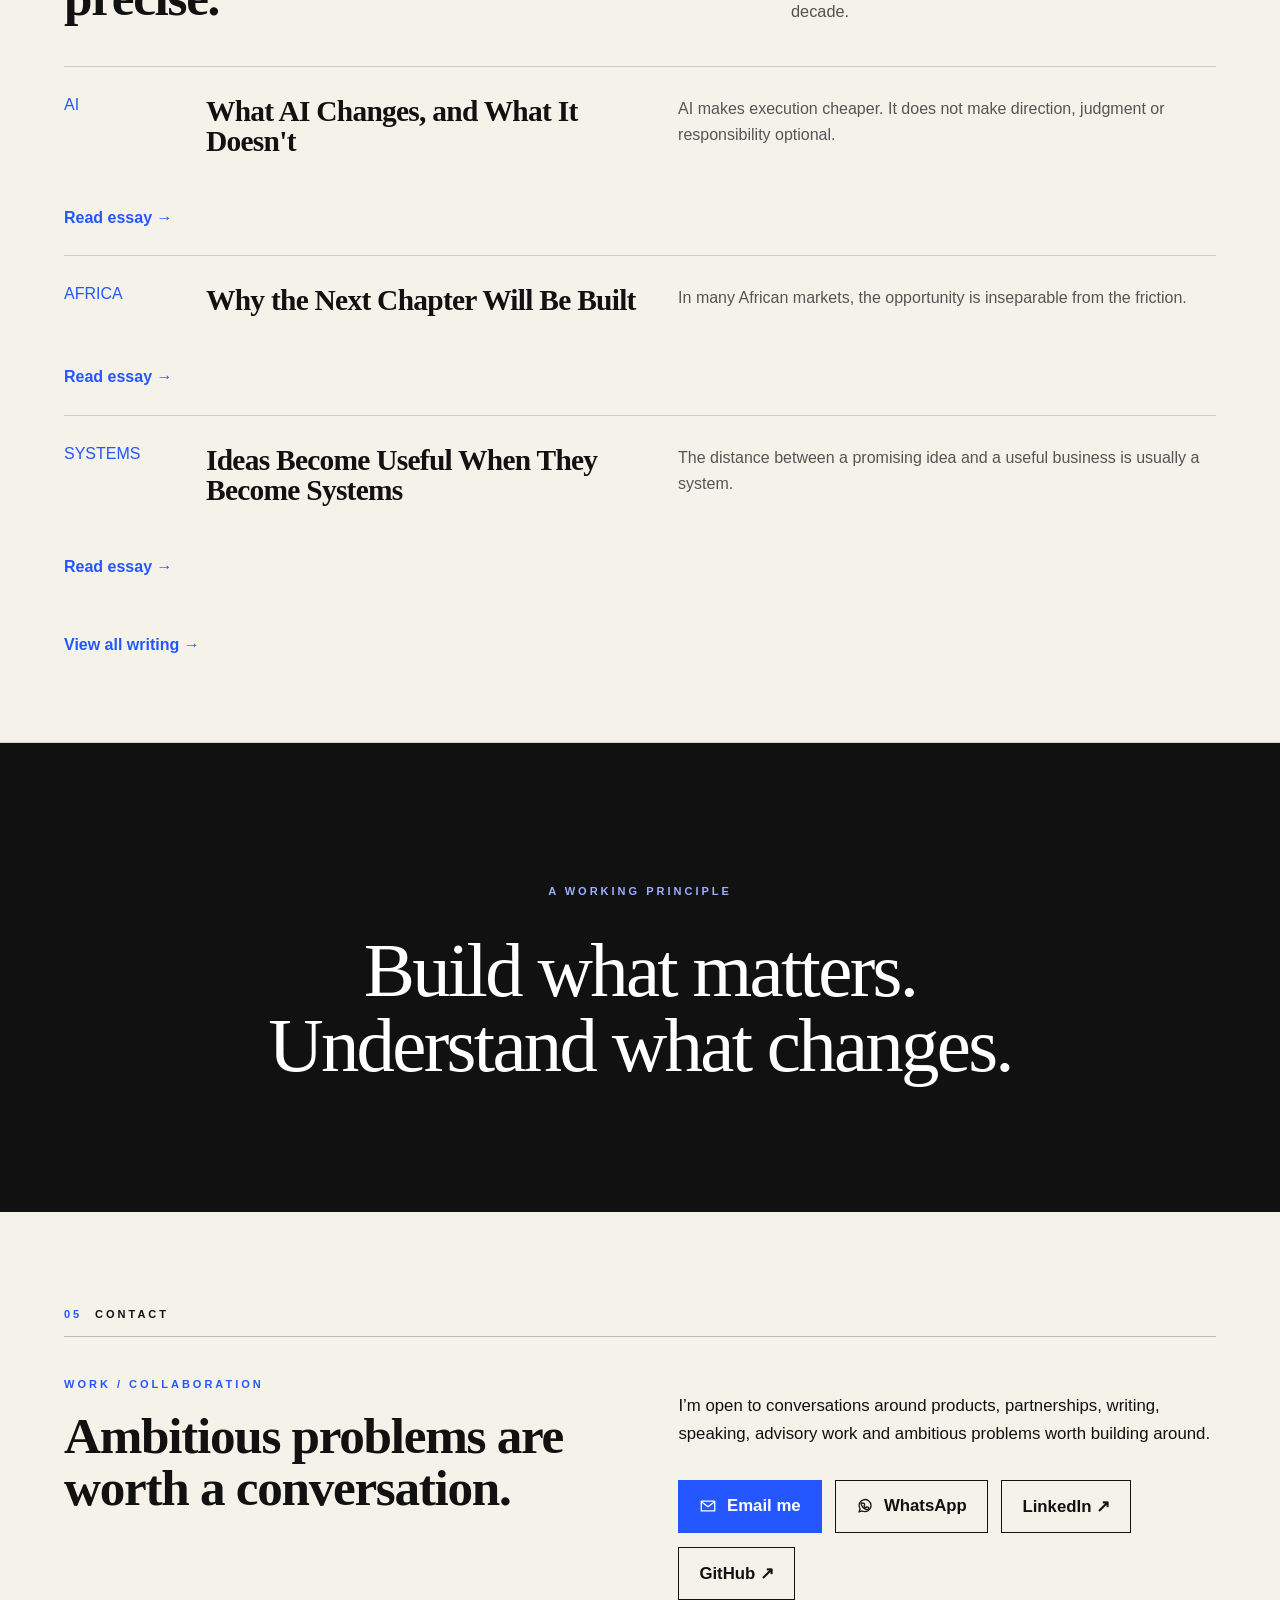
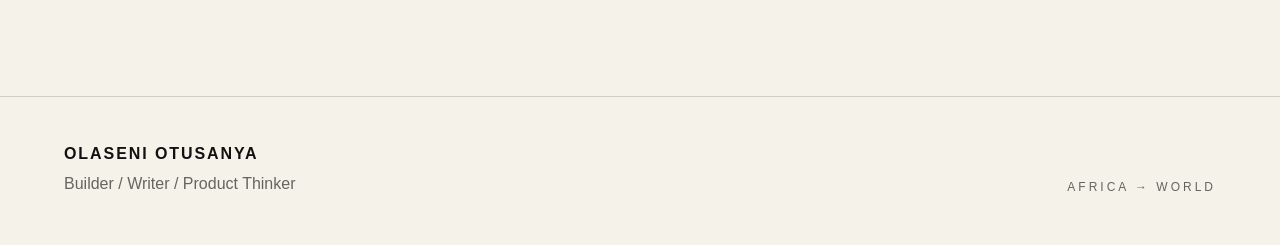
==== commit eb38f80d: "Feature product case studies from homepage" ====
--- a/index.html
+++ b/index.html
@@ -3,23 +3,31 @@
 <head>
   <meta charset="utf-8" />
   <meta name="viewport" content="width=device-width, initial-scale=1" />
-  <meta name="description" content="Olaseni Otusanya, builder, product thinker and entrepreneur working at the intersection of AI, business and the real economy." />
+  <meta name="description" content="Olaseni Otusanya is a Nigerian builder, product thinker and entrepreneur exploring AI, business, infrastructure, emerging markets and human agency." />
   <meta name="theme-color" content="#F5F2EA" />
-  <meta property="og:title" content="Olaseni Otusanya, Builder, Product Thinker & Entrepreneur" />
-  <meta property="og:description" content="I build products, businesses and systems, from Africa, for a changing world." />
+  <meta name="robots" content="index,follow,max-image-preview:large" />
+  <meta name="author" content="Olaseni Otusanya" />
+  <meta property="og:title" content="Olaseni Otusanya | AI, Product, Business & Systems" />
+  <meta property="og:description" content="Olaseni Otusanya is a Nigerian builder, product thinker and entrepreneur exploring AI, business, infrastructure, emerging markets and human agency." />
   <meta property="og:type" content="website" />
   <meta property="og:url" content="https://olaseniotusanya.site/" />
   <meta property="og:site_name" content="Olaseni Otusanya" />
-  <meta property="og:image" content="https://olaseniotusanya.site/assets/olaseni-profile.png" />
-  <meta property="og:image:alt" content="Portrait of Olaseni Otusanya" />
+  <meta property="og:locale" content="en_US" />
+  <meta property="og:image" content="https://olaseniotusanya.site/assets/olaseni-og-1200x630.jpg" />
+  <meta property="og:image:secure_url" content="https://olaseniotusanya.site/assets/olaseni-og-1200x630.jpg" />
+  <meta property="og:image:type" content="image/jpeg" />
+  <meta property="og:image:width" content="1200" />
+  <meta property="og:image:height" content="630" />
+  <meta property="og:image:alt" content="Olaseni Otusanya — builder, product thinker and entrepreneur" />
   <meta name="twitter:card" content="summary_large_image" />
-  <meta name="twitter:title" content="Olaseni Otusanya, Builder, Product Thinker & Entrepreneur" />
-  <meta name="twitter:description" content="I build products, businesses and systems, from Africa, for a changing world." />
-  <meta name="twitter:image" content="https://olaseniotusanya.site/assets/olaseni-profile.png" />
+  <meta name="twitter:title" content="Olaseni Otusanya | AI, Product, Business & Systems" />
+  <meta name="twitter:description" content="Olaseni Otusanya is a Nigerian builder, product thinker and entrepreneur exploring AI, business, infrastructure, emerging markets and human agency." />
+  <meta name="twitter:image" content="https://olaseniotusanya.site/assets/olaseni-og-1200x630.jpg" />
+  <meta name="twitter:image:alt" content="Olaseni Otusanya — builder, product thinker and entrepreneur" />
   <link rel="canonical" href="https://olaseniotusanya.site/" />
   <link rel="icon" href="favicon.svg" type="image/svg+xml" />
   <link rel="manifest" href="site.webmanifest" />
-  <title>Olaseni Otusanya, Builder, Product Thinker & Entrepreneur</title>
+  <title>Olaseni Otusanya | AI, Product, Business & Systems</title>
   <link rel="stylesheet" href="styles.css?v=20260929-6" />
   <script type="application/ld+json">
   {
@@ -54,6 +62,7 @@
     <nav class="desktop-nav" aria-label="Primary navigation">
       <a href="/about/">About</a>
       <a href="#building">Building</a>
+      <a href="/portfolio/">Portfolio</a>
       <a href="#thinking">Thinking</a>
       <a href="/writing/">Writing</a>
       <a href="#contact">Contact</a>
@@ -67,6 +76,7 @@
   <nav class="mobile-nav" id="mobile-nav" aria-label="Mobile navigation">
     <a href="/about/">About</a>
     <a href="#building">Building</a>
+    <a href="/portfolio/">Portfolio</a>
     <a href="#thinking">Thinking</a>
     <a href="/writing/">Writing</a>
     <a href="#contact">Contact</a>
@@ -144,6 +154,7 @@
           <a class="text-link" href="https://treeinapool-website.vercel.app" target="_blank" rel="noreferrer">Visit Treeinapool ↗</a>
         </article>
       </div>
+      <a class="section-more" href="/portfolio/">Read my product management case studies →</a>
     </section>
 
     <section class="section thinking" id="thinking">
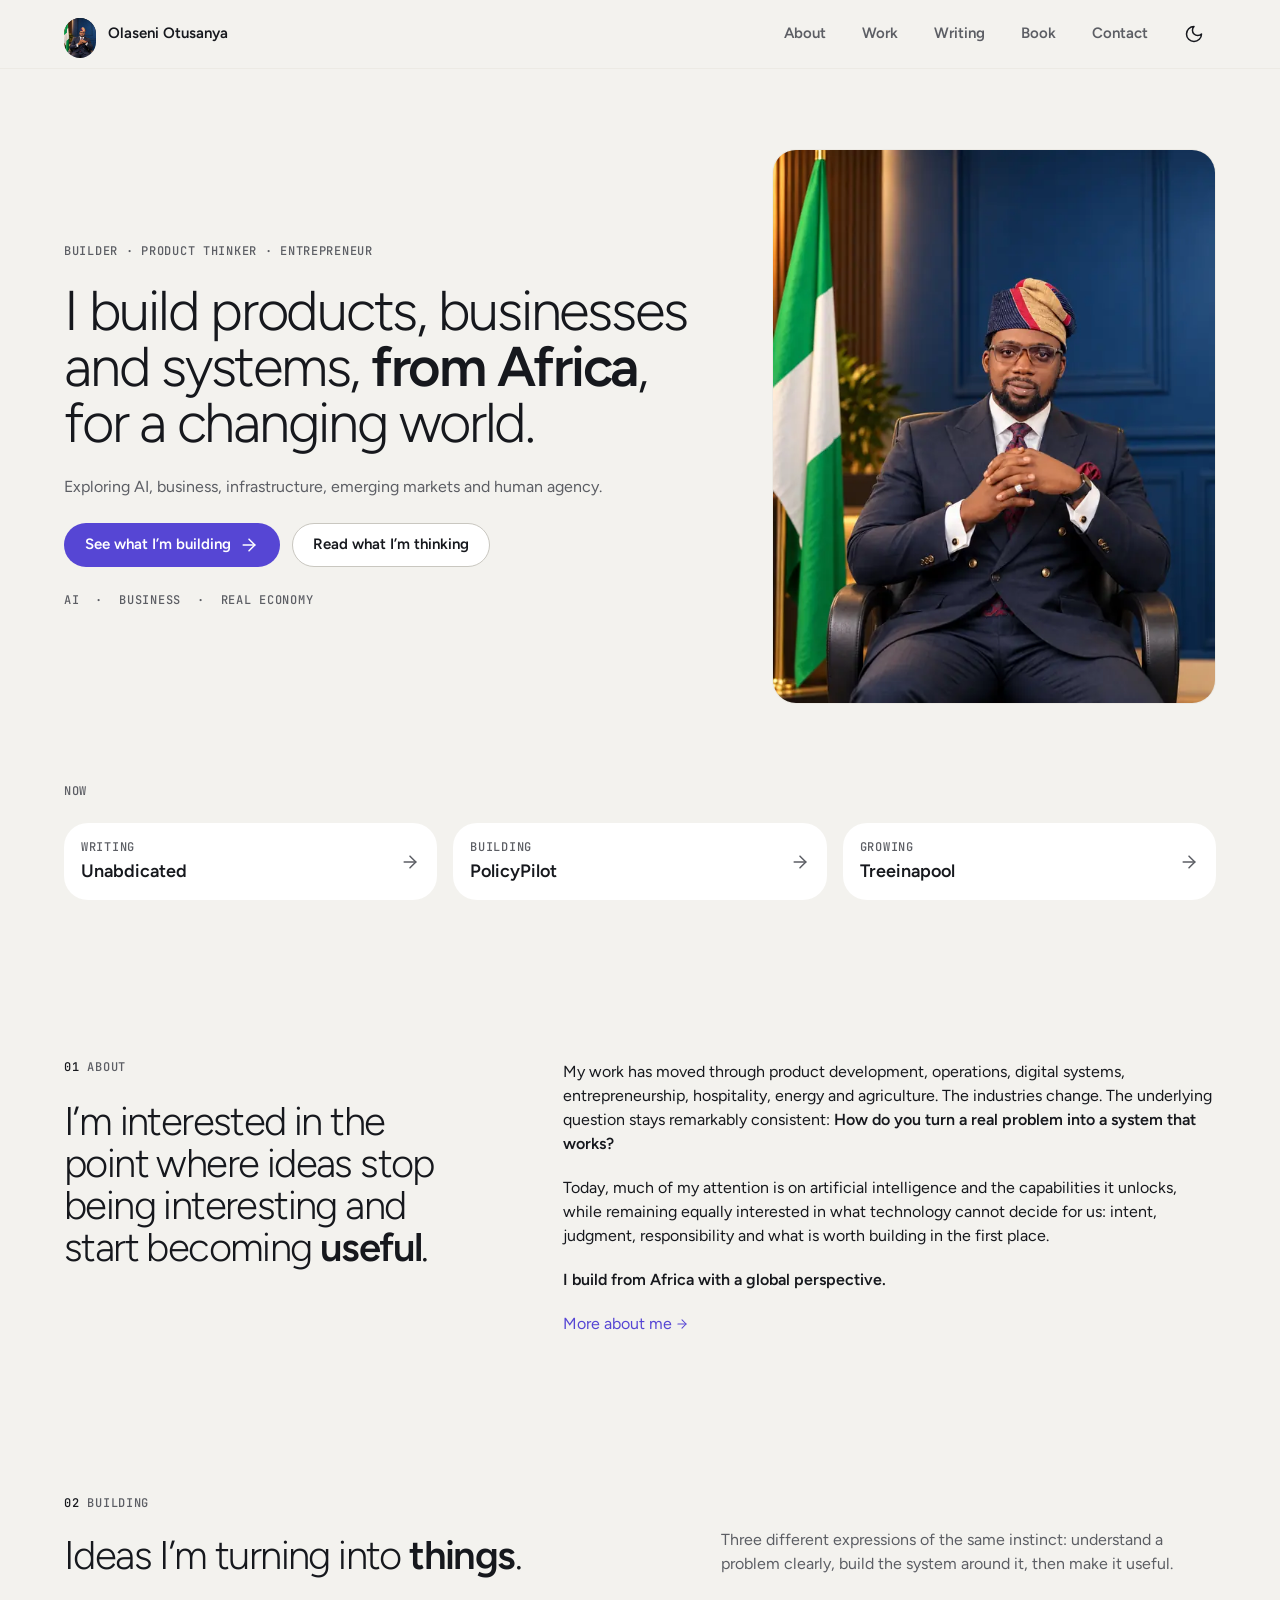
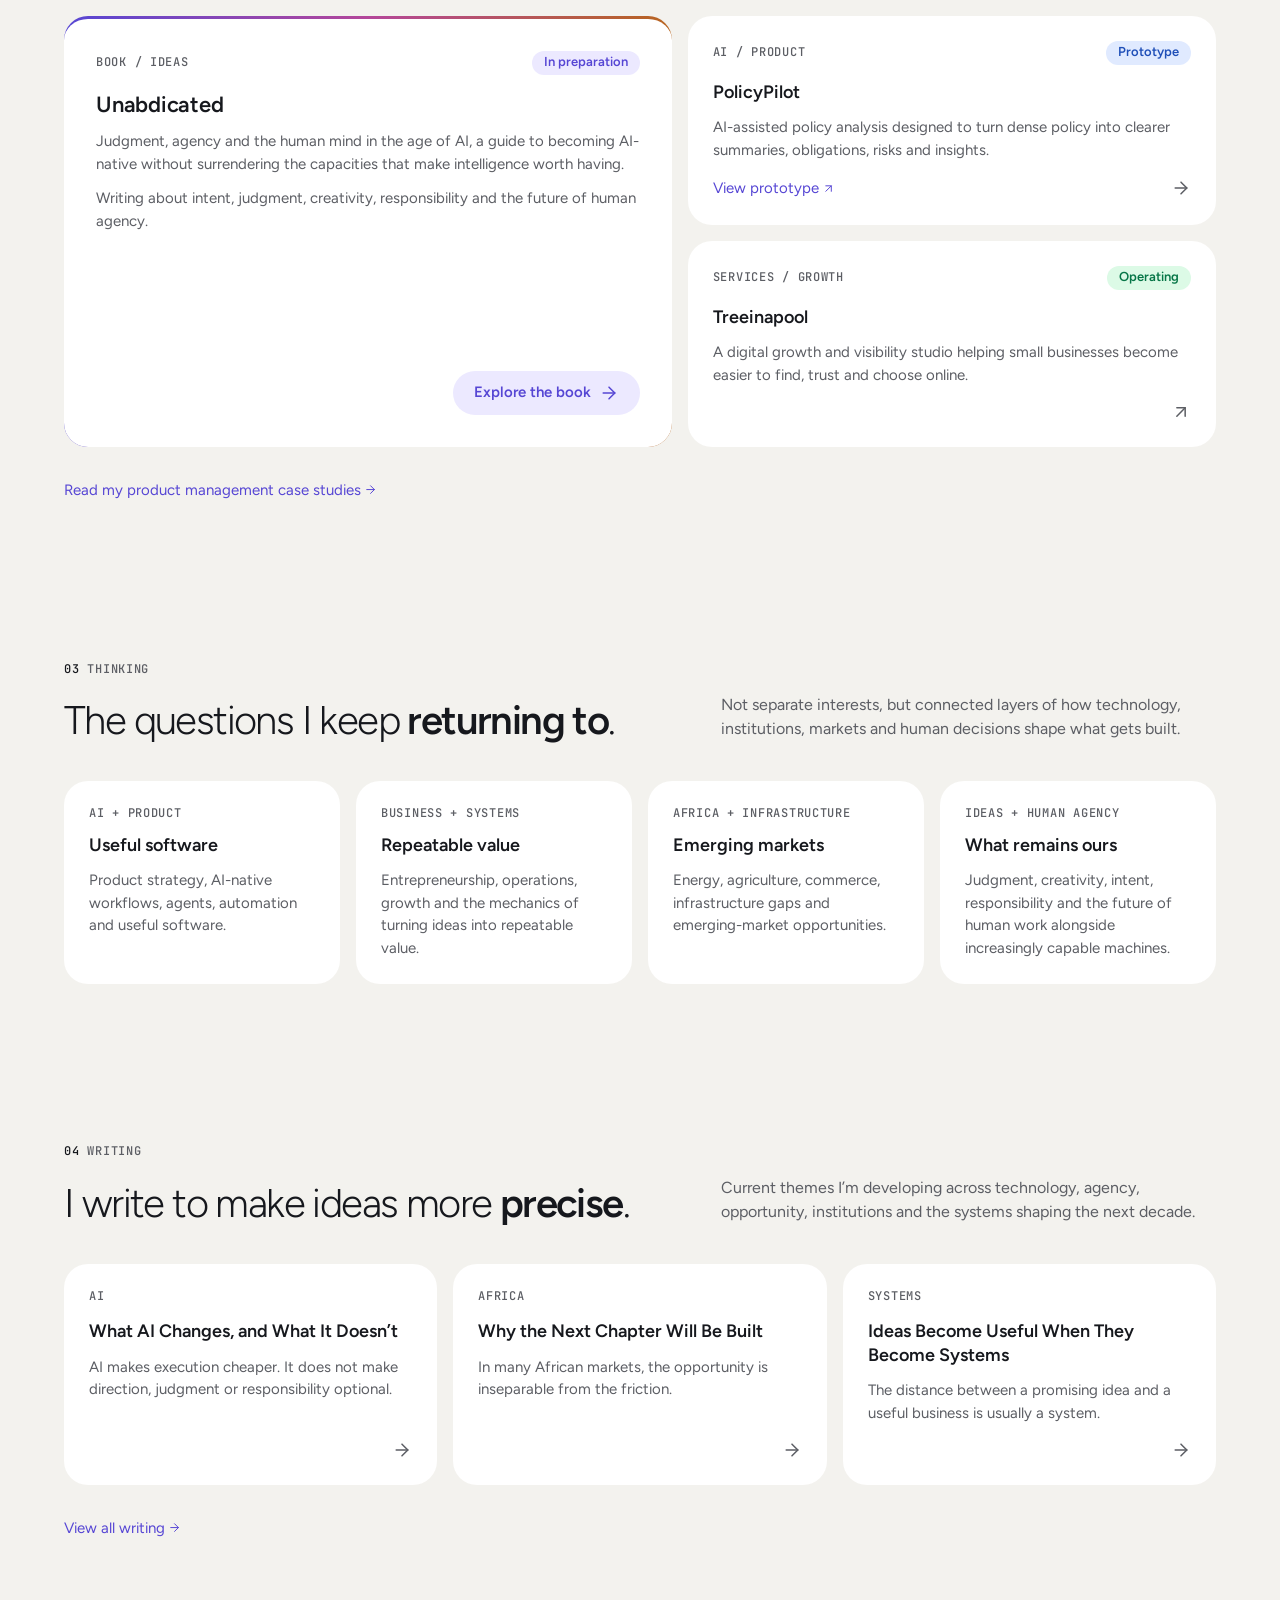
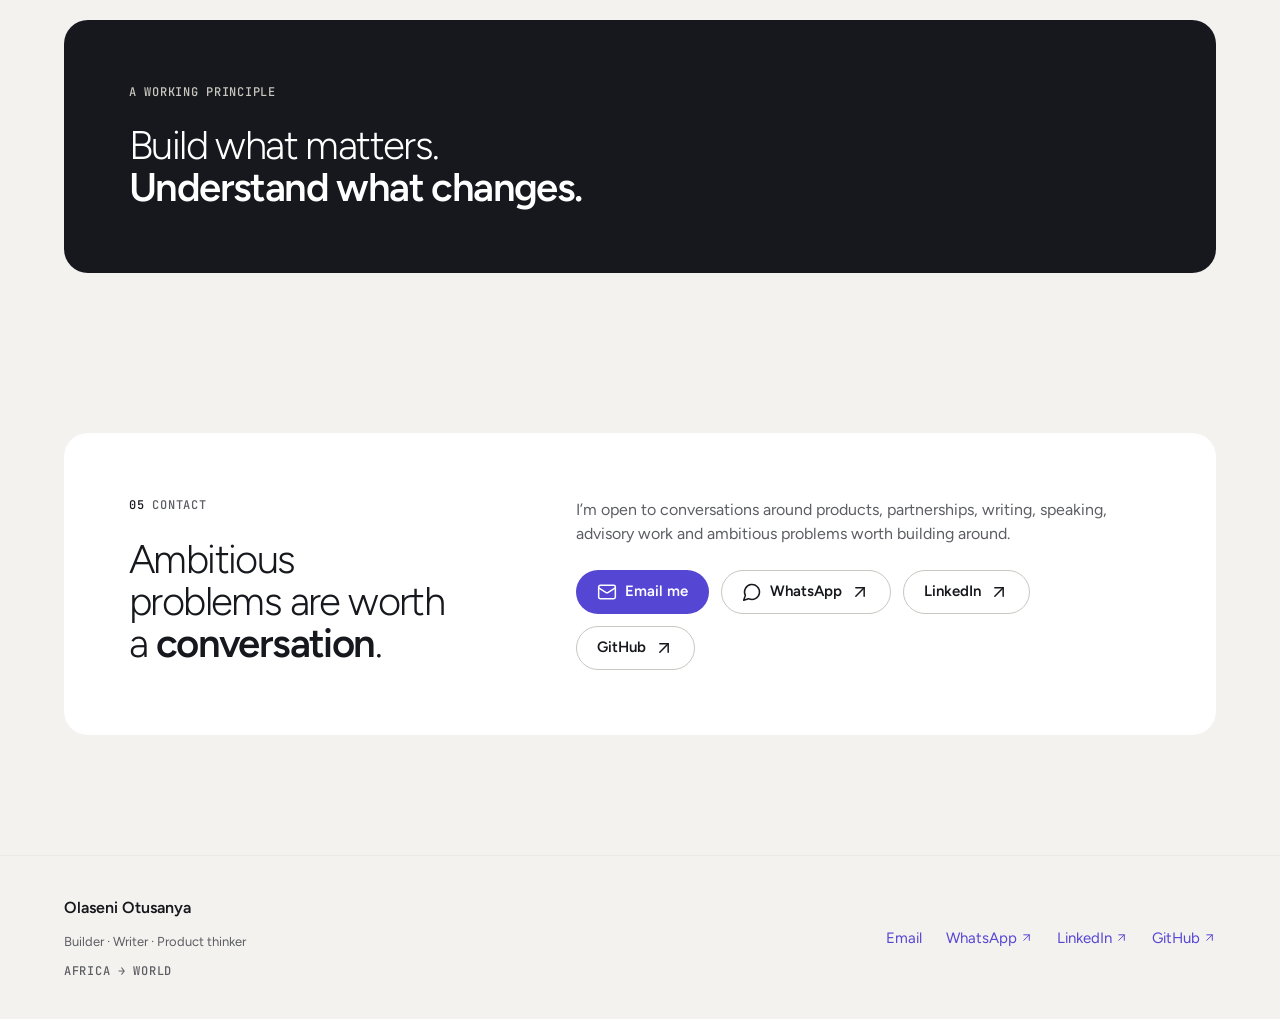
==== commit c766a079: "Rebuild the site on the Olaseni Design System (ODS) - Vendor the ODS build (tokens v0.1, ods-css 0.1" ====
--- a/index.html
+++ b/index.html
@@ -3,8 +3,8 @@
 <head>
   <meta charset="utf-8" />
   <meta name="viewport" content="width=device-width, initial-scale=1" />
+  <script>try{var m=localStorage.getItem('ods-mode');if(m==='light'||m==='dark')document.documentElement.setAttribute('data-ods-mode',m)}catch(e){}</script>
   <meta name="description" content="Olaseni Otusanya is a Nigerian builder, product thinker and entrepreneur exploring AI, business, infrastructure, emerging markets and human agency." />
-  <meta name="theme-color" content="#F5F2EA" />
   <meta name="robots" content="index,follow,max-image-preview:large" />
   <meta name="author" content="Olaseni Otusanya" />
   <meta property="og:title" content="Olaseni Otusanya | AI, Product, Business & Systems" />
@@ -25,228 +25,181 @@
   <meta name="twitter:image" content="https://olaseniotusanya.site/assets/olaseni-og-1200x630.jpg" />
   <meta name="twitter:image:alt" content="Olaseni Otusanya — builder, product thinker and entrepreneur" />
   <link rel="canonical" href="https://olaseniotusanya.site/" />
-  <link rel="icon" href="favicon.svg" type="image/svg+xml" />
-  <link rel="manifest" href="site.webmanifest" />
+  <link rel="icon" href="/favicon.svg" type="image/svg+xml" />
+  <link rel="manifest" href="/site.webmanifest" />
   <title>Olaseni Otusanya | AI, Product, Business & Systems</title>
-  <link rel="stylesheet" href="styles.css?v=20260929-6" />
   <script type="application/ld+json">
-  {
-    "@context": "https://schema.org",
-    "@type": "Person",
-    "name": "Olaseni Otusanya",
-    "url": "https://olaseniotusanya.site/",
-    "image": "https://olaseniotusanya.site/assets/olaseni-profile.png",
-    "jobTitle": "Builder, Product Thinker and Entrepreneur",
-    "description": "Builder, product thinker and entrepreneur working at the intersection of AI, business and the real economy.",
-    "sameAs": [
-      "https://www.linkedin.com/in/olaseniotusanya",
-      "https://github.com/5kodds"
-    ],
-    "knowsAbout": [
-      "Artificial intelligence",
-      "Product strategy",
-      "Entrepreneurship",
-      "Business systems",
-      "Automation",
-      "Emerging markets",
-      "Infrastructure",
-      "Human agency"
-    ]
-  }
-  </script>
+    {
+      "@context": "https://schema.org",
+      "@type": "Person",
+      "name": "Olaseni Otusanya",
+      "url": "https://olaseniotusanya.site/",
+      "image": "https://olaseniotusanya.site/assets/olaseni-profile.png",
+      "jobTitle": "Builder, Product Thinker and Entrepreneur",
+      "description": "Builder, product thinker and entrepreneur working at the intersection of AI, business and the real economy.",
+      "sameAs": [
+        "https://www.linkedin.com/in/olaseniotusanya",
+        "https://github.com/5kodds"
+      ],
+      "knowsAbout": [
+        "Artificial intelligence",
+        "Product strategy",
+        "Entrepreneurship",
+        "Business systems",
+        "Automation",
+        "Emerging markets",
+        "Infrastructure",
+        "Human agency"
+      ]
+    }
+    </script>
+  <meta name="theme-color" content="#F3F2EE" media="(prefers-color-scheme: light)" />
+  <meta name="theme-color" content="#0E0F12" media="(prefers-color-scheme: dark)" />
+  <link rel="preconnect" href="https://fonts.googleapis.com" />
+  <link rel="preconnect" href="https://fonts.gstatic.com" crossorigin />
+  <link rel="stylesheet" href="https://fonts.googleapis.com/css2?family=Figtree:wght@300..700&amp;family=JetBrains+Mono:wght@400..600&amp;display=swap" />
+  <link rel="stylesheet" href="/assets/ods/ods-tokens.css?v=0.1.0" />
+  <link rel="stylesheet" href="/assets/ods/ods.min.css?v=0.1.0" />
+  <link rel="stylesheet" href="/assets/site.css?v=20261120" />
 </head>
 <body>
-  <header class="site-header">
-    <a class="nameplate" href="#top" aria-label="Olaseni Otusanya home">OLASENI <span>OTUSANYA</span></a>
-
-    <nav class="desktop-nav" aria-label="Primary navigation">
-      <a href="/about/">About</a>
-      <a href="#building">Building</a>
-      <a href="/portfolio/">Portfolio</a>
-      <a href="#thinking">Thinking</a>
-      <a href="/writing/">Writing</a>
-      <a href="#contact">Contact</a>
-    </nav>
-
-    <button class="menu-toggle" type="button" aria-expanded="false" aria-controls="mobile-nav" aria-label="Open navigation">
-      <span></span><span></span>
-    </button>
-  </header>
-
-  <nav class="mobile-nav" id="mobile-nav" aria-label="Mobile navigation">
-    <a href="/about/">About</a>
-    <a href="#building">Building</a>
-    <a href="/portfolio/">Portfolio</a>
-    <a href="#thinking">Thinking</a>
-    <a href="/writing/">Writing</a>
-    <a href="#contact">Contact</a>
-  </nav>
-
-  <main id="top">
-    <section class="hero">
-      <div class="hero-copy">
-        <p class="eyebrow">BUILDER / PRODUCT THINKER / ENTREPRENEUR</p>
-        <h1>I build products, businesses and systems, from Africa, for a changing world.</h1>
-        <p class="dek">Exploring AI, business, infrastructure, emerging markets and human agency.</p>
-        <div class="actions hero-actions">
-          <a class="button primary" href="#building">See what I’m building</a>
-          <a class="button" href="#writing">Read what I’m thinking</a>
+
+<a class="ods-button site-skip" data-variant="inverse" href="#main">Skip to content</a>
+<header class="site-header">
+  <div class="site-container site-header__inner">
+    <a class="site-brand" href="/"><span class="ods-avatar" data-size="sm"><img src="/assets/olaseni-profile.jpg" alt="" width="240" height="300" /></span>Olaseni Otusanya</a>
+    <div class="site-header__end">
+      <nav class="site-nav" aria-label="Main"><a class="site-nav__item" href="/about/">About</a><a class="site-nav__item" href="/portfolio/">Work</a><a class="site-nav__item" href="/writing/">Writing</a><a class="site-nav__item" href="/unabdicated/">Book</a><a class="site-nav__item" href="/#contact">Contact</a></nav>
+      <a class="ods-icon-button site-header__mail" href="mailto:olaseni.otusanya@gmail.com" aria-label="Email Olaseni"><svg width="20" height="20" aria-hidden="true" focusable="false"><use href="/assets/icons.svg#mail"></use></svg></a>
+      <button class="ods-icon-button site-mode-toggle" type="button" data-mode-toggle aria-label="Switch colour mode"><svg class="site-icon-moon" width="20" height="20" aria-hidden="true" focusable="false"><use href="/assets/icons.svg#moon"></use></svg><svg class="site-icon-sun" width="20" height="20" aria-hidden="true" focusable="false"><use href="/assets/icons.svg#sun"></use></svg></button>
+    </div>
+  </div>
+</header>
+
+<main id="main">
+
+<section class="site-hero" aria-labelledby="hero-title">
+  <div class="site-container site-hero__grid">
+    <div class="site-hero__copy">
+      <p class="site-overline">Builder · Product thinker · Entrepreneur</p>
+      <h1 class="site-hero__title" id="hero-title">I build products, businesses and systems, <strong>from Africa</strong>, for a changing world.</h1>
+      <p class="site-lede">Exploring AI, business, infrastructure, emerging markets and human agency.</p>
+      <div class="site-actions">
+        <a class="ods-button" href="#building"><span class="ods-button__label">See what I’m building</span><svg class="ods-button__icon" width="20" height="20" aria-hidden="true" focusable="false"><use href="/assets/icons.svg#arrow-right"></use></svg></a>
+        <a class="ods-button" data-variant="secondary" href="#writing"><span class="ods-button__label">Read what I’m thinking</span></a>
+      </div>
+      <ul class="site-tags" aria-label="Topics"><li>AI</li><li>Business</li><li>Real economy</li></ul>
+    </div>
+    <figure class="site-portrait">
+      <img src="/assets/olaseni-profile-hq.webp?v=20260929" width="600" height="750" fetchpriority="high" decoding="async" alt="Olaseni Otusanya in a navy double-breasted suit and Yoruba cap" />
+    </figure>
+  </div>
+</section>
+
+<section class="site-section site-section--tight" aria-labelledby="now-title">
+  <div class="site-container site-stack">
+    <h2 class="site-overline" id="now-title">Now</h2>
+    <ul class="site-grid site-grid--three"><li><article class="ods-card" data-variant="interactive" data-size="sm"><div class="site-now"><p class="site-overline">Writing</p><h3 class="ods-card__title"><a class="ods-card__link" href="/unabdicated/">Unabdicated</a></h3><span class="site-card-arrow"><svg width="20" height="20" aria-hidden="true" focusable="false"><use href="/assets/icons.svg#arrow-right"></use></svg></span></div></article></li><li><article class="ods-card" data-variant="interactive" data-size="sm"><div class="site-now"><p class="site-overline">Building</p><h3 class="ods-card__title"><a class="ods-card__link" href="/policypilot/">PolicyPilot</a></h3><span class="site-card-arrow"><svg width="20" height="20" aria-hidden="true" focusable="false"><use href="/assets/icons.svg#arrow-right"></use></svg></span></div></article></li><li><article class="ods-card" data-variant="interactive" data-size="sm"><div class="site-now"><p class="site-overline">Growing</p><h3 class="ods-card__title"><a class="ods-card__link" href="#building">Treeinapool</a></h3><span class="site-card-arrow"><svg width="20" height="20" aria-hidden="true" focusable="false"><use href="/assets/icons.svg#arrow-right"></use></svg></span></div></article></li></ul>
+  </div>
+</section>
+
+<section class="site-section" id="about" aria-labelledby="about-title">
+  <div class="site-container site-split">
+    <div class="site-stack">
+      <p class="site-overline"><span class="site-overline__index">01</span>About</p>
+      <h2 class="site-section__title" id="about-title">I’m interested in the point where ideas stop being interesting and start becoming <strong>useful</strong>.</h2>
+    </div>
+    <div class="site-prose">
+      <p>My work has moved through product development, operations, digital systems, entrepreneurship, hospitality, energy and agriculture. The industries change. The underlying question stays remarkably consistent: <strong>How do you turn a real problem into a system that works?</strong></p>
+      <p>Today, much of my attention is on artificial intelligence and the capabilities it unlocks, while remaining equally interested in what technology cannot decide for us: intent, judgment, responsibility and what is worth building in the first place.</p>
+      <p><strong>I build from Africa with a global perspective.</strong></p>
+      <p><a class="ods-link" data-variant="standalone" href="/about/">More about me<svg class="ods-link__icon" width="20" height="20" aria-hidden="true" focusable="false"><use href="/assets/icons.svg#arrow-right"></use></svg></a></p>
+    </div>
+  </div>
+</section>
+
+<section class="site-section" id="building" aria-labelledby="building-title">
+  <div class="site-container">
+    <div class="site-section__head" data-layout="split"><p class="site-overline"><span class="site-overline__index">02</span>Building</p><h2 class="site-section__title" id="building-title">Ideas I’m turning into <strong>things</strong>.</h2><p class="site-lede">Three different expressions of the same instinct: understand a problem clearly, build the system around it, then make it useful.</p></div>
+    <div class="site-feature">
+      <article class="ods-card" data-variant="spotlight" aria-labelledby="unabdicated-title">
+        <header class="ods-card__header"><p class="site-overline">Book / Ideas</p><span class="ods-badge" data-variant="accent">In preparation</span></header>
+        <div class="site-card-body">
+          <h3 class="site-card-title-lg" id="unabdicated-title">Unabdicated</h3>
+          <p>Judgment, agency and the human mind in the age of AI, a guide to becoming AI-native without surrendering the capacities that make intelligence worth having.</p>
+          <p>Writing about intent, judgment, creativity, responsibility and the future of human agency.</p>
         </div>
-        <p class="signal">AI × BUSINESS × REAL ECONOMY</p>
-      </div>
-
-      <div class="hero-portrait">
-        <img src="assets/olaseni-profile-hq.webp?v=20260929" width="900" height="1125" fetchpriority="high" decoding="async" alt="Olaseni Otusanya in a navy double-breasted suit and Yoruba cap" />
-      </div>
-    </section>
-
-    <section class="now-strip" aria-label="Current focus">
-      <p class="now-label">NOW</p>
-      <a class="now-item" href="/unabdicated/"><span>Writing</span><strong>Unabdicated</strong></a>
-      <a class="now-item" href="/policypilot/"><span>Building</span><strong>PolicyPilot</strong></a>
-      <a class="now-item" href="#building"><span>Growing</span><strong>Treeinapool</strong></a>
-    </section>
-
-    <section class="section about" id="about">
-      <div class="section-kicker"><span>01</span> ABOUT</div>
-      <div class="about-grid">
-        <div>
-          <p class="section-label">THE THROUGH-LINE</p>
-          <h2>I’m interested in the point where ideas stop being interesting and start becoming useful.</h2>
+        <footer class="ods-card__footer"><a class="ods-button" data-variant="tonal" href="/unabdicated/"><span class="ods-button__label">Explore the book</span><svg class="ods-button__icon" width="20" height="20" aria-hidden="true" focusable="false"><use href="/assets/icons.svg#arrow-right"></use></svg></a></footer>
+      </article>
+      <ul class="site-grid"><li><article class="ods-card" data-variant="interactive"><header class="ods-card__header"><p class="site-overline">AI / Product</p><span class="ods-badge" data-variant="info">Prototype</span></header><div class="site-card-body"><h3 class="ods-card__title"><a class="ods-card__link" href="/policypilot/">PolicyPilot</a></h3><p>AI-assisted policy analysis designed to turn dense policy into clearer summaries, obligations, risks and insights.</p></div><footer class="ods-card__footer site-card-foot"><a class="ods-link" data-variant="standalone" href="https://5kodds.github.io/policypilot-prototype/" target="_blank" rel="noopener noreferrer">View prototype<svg class="ods-link__icon" width="20" height="20" aria-hidden="true" focusable="false"><use href="/assets/icons.svg#arrow-up-right"></use></svg><span class="ods-visually-hidden"> (opens in a new tab)</span></a><span class="site-card-arrow"><svg width="20" height="20" aria-hidden="true" focusable="false"><use href="/assets/icons.svg#arrow-right"></use></svg></span></footer></article></li><li><article class="ods-card" data-variant="interactive"><header class="ods-card__header"><p class="site-overline">Services / Growth</p><span class="ods-badge" data-variant="success">Operating</span></header><div class="site-card-body"><h3 class="ods-card__title"><a class="ods-card__link" href="https://treeinapool-website.vercel.app" target="_blank" rel="noopener noreferrer">Treeinapool<span class="ods-visually-hidden"> (opens in a new tab)</span></a></h3><p>A digital growth and visibility studio helping small businesses become easier to find, trust and choose online.</p></div><footer class="ods-card__footer site-card-foot"><span class="site-card-arrow"><svg width="20" height="20" aria-hidden="true" focusable="false"><use href="/assets/icons.svg#arrow-up-right"></use></svg></span></footer></article></li></ul>
+    </div>
+    <p class="site-section__more"><a class="ods-link" data-variant="standalone" href="/portfolio/">Read my product management case studies<svg class="ods-link__icon" width="20" height="20" aria-hidden="true" focusable="false"><use href="/assets/icons.svg#arrow-right"></use></svg></a></p>
+  </div>
+</section>
+
+<section class="site-section" id="thinking" aria-labelledby="thinking-title">
+  <div class="site-container">
+    <div class="site-section__head" data-layout="split"><p class="site-overline"><span class="site-overline__index">03</span>Thinking</p><h2 class="site-section__title" id="thinking-title">The questions I keep <strong>returning to</strong>.</h2><p class="site-lede">Not separate interests, but connected layers of how technology, institutions, markets and human decisions shape what gets built.</p></div>
+    <ul class="site-grid site-grid--four"><li><div class="ods-card"><div class="site-card-body"><p class="site-overline">AI + Product</p><h3 class="ods-card__title">Useful software</h3><p>Product strategy, AI-native workflows, agents, automation and useful software.</p></div></div></li><li><div class="ods-card"><div class="site-card-body"><p class="site-overline">Business + Systems</p><h3 class="ods-card__title">Repeatable value</h3><p>Entrepreneurship, operations, growth and the mechanics of turning ideas into repeatable value.</p></div></div></li><li><div class="ods-card"><div class="site-card-body"><p class="site-overline">Africa + Infrastructure</p><h3 class="ods-card__title">Emerging markets</h3><p>Energy, agriculture, commerce, infrastructure gaps and emerging-market opportunities.</p></div></div></li><li><div class="ods-card"><div class="site-card-body"><p class="site-overline">Ideas + Human agency</p><h3 class="ods-card__title">What remains ours</h3><p>Judgment, creativity, intent, responsibility and the future of human work alongside increasingly capable machines.</p></div></div></li></ul>
+  </div>
+</section>
+
+<section class="site-section" id="writing" aria-labelledby="writing-title">
+  <div class="site-container">
+    <div class="site-section__head" data-layout="split"><p class="site-overline"><span class="site-overline__index">04</span>Writing</p><h2 class="site-section__title" id="writing-title">I write to make ideas more <strong>precise</strong>.</h2><p class="site-lede">Current themes I’m developing across technology, agency, opportunity, institutions and the systems shaping the next decade.</p></div>
+    <ul class="site-grid site-grid--three"><li><article class="ods-card" data-variant="interactive"><header class="ods-card__header"><p class="site-overline">AI</p></header><div class="site-card-body"><h3 class="ods-card__title"><a class="ods-card__link" href="/writing/what-ai-changes/">What AI Changes, and What It Doesn’t</a></h3><p>AI makes execution cheaper. It does not make direction, judgment or responsibility optional.</p></div><footer class="ods-card__footer site-card-foot"><span class="site-card-arrow"><svg width="20" height="20" aria-hidden="true" focusable="false"><use href="/assets/icons.svg#arrow-right"></use></svg></span></footer></article></li><li><article class="ods-card" data-variant="interactive"><header class="ods-card__header"><p class="site-overline">Africa</p></header><div class="site-card-body"><h3 class="ods-card__title"><a class="ods-card__link" href="/writing/why-the-next-chapter-will-be-built/">Why the Next Chapter Will Be Built</a></h3><p>In many African markets, the opportunity is inseparable from the friction.</p></div><footer class="ods-card__footer site-card-foot"><span class="site-card-arrow"><svg width="20" height="20" aria-hidden="true" focusable="false"><use href="/assets/icons.svg#arrow-right"></use></svg></span></footer></article></li><li><article class="ods-card" data-variant="interactive"><header class="ods-card__header"><p class="site-overline">Systems</p></header><div class="site-card-body"><h3 class="ods-card__title"><a class="ods-card__link" href="/writing/ideas-become-systems/">Ideas Become Useful When They Become Systems</a></h3><p>The distance between a promising idea and a useful business is usually a system.</p></div><footer class="ods-card__footer site-card-foot"><span class="site-card-arrow"><svg width="20" height="20" aria-hidden="true" focusable="false"><use href="/assets/icons.svg#arrow-right"></use></svg></span></footer></article></li></ul>
+    <p class="site-section__more"><a class="ods-link" data-variant="standalone" href="/writing/">View all writing<svg class="ods-link__icon" width="20" height="20" aria-hidden="true" focusable="false"><use href="/assets/icons.svg#arrow-right"></use></svg></a></p>
+  </div>
+</section>
+
+<section class="site-section site-section--tight" aria-labelledby="principle-title">
+  <div class="site-container">
+    <div class="ods-card site-manifesto" data-variant="inverse">
+      <h2 class="site-overline" id="principle-title">A working principle</h2>
+      <blockquote class="site-quote">Build what matters.<br /><strong>Understand what changes.</strong></blockquote>
+    </div>
+  </div>
+</section>
+
+<section class="site-section" id="contact" aria-labelledby="contact-title">
+  <div class="site-container">
+    <div class="ods-card site-contact">
+      <div class="site-split">
+        <div class="site-stack">
+          <p class="site-overline"><span class="site-overline__index">05</span>Contact</p>
+          <h2 class="site-section__title" id="contact-title">Ambitious problems are worth a <strong>conversation</strong>.</h2>
         </div>
-        <div class="about-copy">
-          <p>My work has moved through product development, operations, digital systems, entrepreneurship, hospitality, energy and agriculture. The industries change. The underlying question stays remarkably consistent: <strong>How do you turn a real problem into a system that works?</strong></p>
-          <p>Today, much of my attention is on artificial intelligence and the capabilities it unlocks, while remaining equally interested in what technology cannot decide for us: intent, judgment, responsibility and what is worth building in the first place.</p>
-          <p class="accent-line">I build from Africa with a global perspective.</p>
-        </div>
-      </div>
-    </section>
-
-    <section class="section" id="building">
-      <div class="section-kicker"><span>02</span> BUILDING</div>
-      <div class="section-heading-row">
-        <div>
-          <p class="section-label">CURRENT WORK</p>
-          <h2>Ideas I’m turning into things.</h2>
-        </div>
-        <p>Three different expressions of the same instinct: understand a problem clearly, build the system around it, then make it useful.</p>
-      </div>
-
-      <div class="work-grid">
-        <article class="work-card feature-card">
-          <div class="card-topline"><p class="type">BOOK / IDEAS</p><span class="status">IN PREPARATION</span></div>
-          <h3>Unabdicated</h3>
-          <p>Judgment, agency and the human mind in the age of AI, a guide to becoming AI-native without surrendering the capacities that make intelligence worth having.</p>
-          <p class="card-note">Writing about intent, judgment, creativity, responsibility and the future of human agency.</p><a class="text-link" href="/unabdicated/">Explore the book →</a>
-        </article>
-
-        <article class="work-card">
-          <div class="card-topline"><p class="type">AI / PRODUCT</p><span class="status">PROTOTYPE</span></div>
-          <h3>PolicyPilot</h3>
-          <p>AI-assisted policy analysis designed to turn dense policy into clearer summaries, obligations, risks and insights.</p>
-          <div class="card-links"><a class="text-link" href="/policypilot/">Learn more →</a><a class="text-link" href="https://5kodds.github.io/policypilot-prototype/" target="_blank" rel="noreferrer">View prototype ↗</a></div>
-        </article>
-
-        <article class="work-card">
-          <div class="card-topline"><p class="type">SERVICES / GROWTH</p><span class="status">OPERATING</span></div>
-          <h3>Treeinapool</h3>
-          <p>A digital growth and visibility studio helping small businesses become easier to find, trust and choose online.</p>
-          <a class="text-link" href="https://treeinapool-website.vercel.app" target="_blank" rel="noreferrer">Visit Treeinapool ↗</a>
-        </article>
-      </div>
-      <a class="section-more" href="/portfolio/">Read my product management case studies →</a>
-    </section>
-
-    <section class="section thinking" id="thinking">
-      <div class="section-kicker"><span>03</span> THINKING</div>
-      <div class="section-heading-row">
-        <div>
-          <p class="section-label">FOCUS AREAS</p>
-          <h2>The questions I keep returning to.</h2>
-        </div>
-        <p>Not separate interests, but connected layers of how technology, institutions, markets and human decisions shape what gets built.</p>
-      </div>
-
-      <div class="four-grid">
-        <article><span>AI + PRODUCT</span><p>Product strategy, AI-native workflows, agents, automation and useful software.</p></article>
-        <article><span>BUSINESS + SYSTEMS</span><p>Entrepreneurship, operations, growth and the mechanics of turning ideas into repeatable value.</p></article>
-        <article><span>AFRICA + INFRASTRUCTURE</span><p>Energy, agriculture, commerce, infrastructure gaps and emerging-market opportunities.</p></article>
-        <article><span>IDEAS + HUMAN AGENCY</span><p>Judgment, creativity, intent, responsibility and the future of human work alongside increasingly capable machines.</p></article>
-      </div>
-    </section>
-
-    <section class="section writing" id="writing">
-      <div class="section-kicker"><span>04</span> WRITING</div>
-      <div class="section-heading-row">
-        <div>
-          <p class="section-label">NOTES & ESSAYS</p>
-          <h2>I write to make ideas more precise.</h2>
-        </div>
-        <p>Current themes I’m developing across technology, agency, opportunity, institutions and the systems shaping the next decade.</p>
-      </div>
-
-      <div class="essay-list">
-        <article>
-          <span>AI</span>
-          <h3><a href="/writing/what-ai-changes/">What AI Changes, and What It Doesn't</a></h3>
-          <p>AI makes execution cheaper. It does not make direction, judgment or responsibility optional.</p>
-          <a class="text-link" href="/writing/what-ai-changes/">Read essay →</a>
-        </article>
-        <article>
-          <span>AFRICA</span>
-          <h3><a href="/writing/why-the-next-chapter-will-be-built/">Why the Next Chapter Will Be Built</a></h3>
-          <p>In many African markets, the opportunity is inseparable from the friction.</p>
-          <a class="text-link" href="/writing/why-the-next-chapter-will-be-built/">Read essay →</a>
-        </article>
-        <article>
-          <span>SYSTEMS</span>
-          <h3><a href="/writing/ideas-become-systems/">Ideas Become Useful When They Become Systems</a></h3>
-          <p>The distance between a promising idea and a useful business is usually a system.</p>
-          <a class="text-link" href="/writing/ideas-become-systems/">Read essay →</a>
-        </article>
-      </div>
-      <a class="section-more" href="/writing/">View all writing →</a>
-    </section>
-
-    <section class="section manifesto">
-      <p class="eyebrow">A WORKING PRINCIPLE</p>
-      <blockquote>Build what matters.<br />Understand what changes.</blockquote>
-    </section>
-
-    <section class="section contact" id="contact">
-      <div class="section-kicker"><span>05</span> CONTACT</div>
-      <div class="contact-grid">
-        <div>
-          <p class="section-label">WORK / COLLABORATION</p>
-          <h2>Ambitious problems are worth a conversation.</h2>
-        </div>
-        <div class="contact-copy">
-          <p>I’m open to conversations around products, partnerships, writing, speaking, advisory work and ambitious problems worth building around.</p>
-          <div class="actions contact-actions">
-            <a class="button primary contact-button" href="mailto:olaseni.otusanya@gmail.com">
-              <svg class="button-icon" viewBox="0 0 24 24" aria-hidden="true"><path d="M3 5.5h18v13H3z"></path><path d="m4 7 8 6 8-6"></path></svg>
-              Email me
-            </a>
-            <a class="button contact-button" href="https://wa.me/19852447681" target="_blank" rel="noreferrer">
-              <svg class="button-icon" viewBox="0 0 24 24" aria-hidden="true"><path d="M20 11.5a8 8 0 0 1-11.7 7.1L4 20l1.4-4.1A8 8 0 1 1 20 11.5Z"></path><path d="M9.2 8.5c.2-.4.4-.4.7-.4h.4c.2 0 .4.1.5.4l.7 1.6c.1.3.1.5-.1.7l-.6.7c-.2.2-.1.4 0 .6.5.9 1.2 1.6 2.1 2.1.2.1.4.2.6 0l.8-1c.2-.2.4-.3.7-.2l1.6.8c.3.1.4.3.4.6 0 .6-.3 1.4-.8 1.8-.5.4-1.1.7-2 .5-1.4-.3-3.1-1-4.8-2.7-1.4-1.4-2.3-3.1-2.6-4.4-.2-.8.1-1.5.4-1.9Z"></path></svg>
-              WhatsApp
-            </a>
-            <a class="button contact-button" href="https://www.linkedin.com/in/olaseniotusanya" target="_blank" rel="noreferrer">LinkedIn ↗</a>
-            <a class="button contact-button" href="https://github.com/5kodds" target="_blank" rel="noreferrer">GitHub ↗</a>
+        <div class="site-stack">
+          <p class="site-lede">I’m open to conversations around products, partnerships, writing, speaking, advisory work and ambitious problems worth building around.</p>
+          <div class="site-actions">
+            <a class="ods-button" href="mailto:olaseni.otusanya@gmail.com"><svg class="ods-button__icon" width="20" height="20" aria-hidden="true" focusable="false"><use href="/assets/icons.svg#mail"></use></svg><span class="ods-button__label">Email me</span></a>
+            <a class="ods-button" data-variant="secondary" href="https://wa.me/19852447681" target="_blank" rel="noopener noreferrer"><svg class="ods-button__icon" width="20" height="20" aria-hidden="true" focusable="false"><use href="/assets/icons.svg#message-circle"></use></svg><span class="ods-button__label">WhatsApp</span><svg class="ods-button__icon" width="20" height="20" aria-hidden="true" focusable="false"><use href="/assets/icons.svg#arrow-up-right"></use></svg><span class="ods-visually-hidden"> (opens in a new tab)</span></a>
+            <a class="ods-button" data-variant="secondary" href="https://www.linkedin.com/in/olaseniotusanya" target="_blank" rel="noopener noreferrer"><span class="ods-button__label">LinkedIn</span><svg class="ods-button__icon" width="20" height="20" aria-hidden="true" focusable="false"><use href="/assets/icons.svg#arrow-up-right"></use></svg><span class="ods-visually-hidden"> (opens in a new tab)</span></a>
+            <a class="ods-button" data-variant="secondary" href="https://github.com/5kodds" target="_blank" rel="noopener noreferrer"><span class="ods-button__label">GitHub</span><svg class="ods-button__icon" width="20" height="20" aria-hidden="true" focusable="false"><use href="/assets/icons.svg#arrow-up-right"></use></svg><span class="ods-visually-hidden"> (opens in a new tab)</span></a>
           </div>
         </div>
       </div>
-    </section>
-  </main>
-
-  <footer>
-    <div>
-      <strong>OLASENI OTUSANYA</strong>
-      <p>Builder / Writer / Product Thinker</p>
-    </div>
-    <p class="footer-note">AFRICA → WORLD</p>
-  </footer>
-
-  <script src="script.js?v=20260929-7"></script>
+    </div>
+  </div>
+</section>
+</main>
+
+<footer class="site-footer">
+  <div class="site-container site-footer__inner">
+    <div class="site-stack site-stack--tight">
+      <p class="site-footer__name">Olaseni Otusanya</p>
+      <p class="site-small">Builder · Writer · Product thinker</p>
+      <p class="site-overline">Africa → World</p>
+    </div>
+    <ul class="site-links" aria-label="Contact and profiles">
+      <li><a class="ods-link" data-variant="standalone" href="mailto:olaseni.otusanya@gmail.com">Email</a></li>
+      <li><a class="ods-link" data-variant="standalone" href="https://wa.me/19852447681" target="_blank" rel="noopener noreferrer">WhatsApp<svg class="ods-link__icon" width="20" height="20" aria-hidden="true" focusable="false"><use href="/assets/icons.svg#arrow-up-right"></use></svg><span class="ods-visually-hidden"> (opens in a new tab)</span></a></li>
+      <li><a class="ods-link" data-variant="standalone" href="https://www.linkedin.com/in/olaseniotusanya" target="_blank" rel="noopener noreferrer">LinkedIn<svg class="ods-link__icon" width="20" height="20" aria-hidden="true" focusable="false"><use href="/assets/icons.svg#arrow-up-right"></use></svg><span class="ods-visually-hidden"> (opens in a new tab)</span></a></li>
+      <li><a class="ods-link" data-variant="standalone" href="https://github.com/5kodds" target="_blank" rel="noopener noreferrer">GitHub<svg class="ods-link__icon" width="20" height="20" aria-hidden="true" focusable="false"><use href="/assets/icons.svg#arrow-up-right"></use></svg><span class="ods-visually-hidden"> (opens in a new tab)</span></a></li>
+    </ul>
+  </div>
+</footer>
+<nav class="ods-bottom-bar site-bottom-bar" data-labels="visible" aria-label="Main"><a class="ods-bottom-bar__item" href="/" aria-current="page"><svg width="20" height="20" aria-hidden="true" focusable="false"><use href="/assets/icons.svg#house"></use></svg><span class="ods-bottom-bar__label">Home</span></a><a class="ods-bottom-bar__item" href="/about/"><svg width="20" height="20" aria-hidden="true" focusable="false"><use href="/assets/icons.svg#user"></use></svg><span class="ods-bottom-bar__label">About</span></a><a class="ods-bottom-bar__item" href="/portfolio/"><svg width="20" height="20" aria-hidden="true" focusable="false"><use href="/assets/icons.svg#briefcase"></use></svg><span class="ods-bottom-bar__label">Work</span></a><a class="ods-bottom-bar__item" href="/writing/"><svg width="20" height="20" aria-hidden="true" focusable="false"><use href="/assets/icons.svg#pen-line"></use></svg><span class="ods-bottom-bar__label">Writing</span></a><a class="ods-bottom-bar__item" href="/unabdicated/"><svg width="20" height="20" aria-hidden="true" focusable="false"><use href="/assets/icons.svg#book-open"></use></svg><span class="ods-bottom-bar__label">Book</span></a></nav>
+<script src="/assets/site.js?v=20261120"></script>
 </body>
-</html>+</html>
--- a/assets/ods/ods-tokens.css
+++ b/assets/ods/ods-tokens.css
@@ -0,0 +1,519 @@
+/**
+ * ODS tokens — primitives, mode-independent semantic tokens, light and dark modes.
+ * Generated by packages/tokens/build.mjs from /tokens (DTCG). Do not edit by hand.
+ */
+@layer ods.tokens {
+  :root {
+    --ods-color-transparent: rgba(0, 0, 0, 0); /** Fully transparent */
+    --ods-color-stone-0: #ffffff;
+    --ods-color-stone-50: #f3f2ee;
+    --ods-color-stone-100: #eceae4;
+    --ods-color-stone-200: #e2e0d9;
+    --ods-color-stone-300: #c9c7c0;
+    --ods-color-stone-500: #8c8a84;
+    --ods-color-graphite-300: #a6a7ad;
+    --ods-color-graphite-500: #6e7079;
+    --ods-color-graphite-600: #5c5e64;
+    --ods-color-graphite-700: #3a3c43;
+    --ods-color-graphite-800: #2e3036;
+    --ods-color-graphite-850: #212227;
+    --ods-color-graphite-900: #16181d;
+    --ods-color-graphite-950: #0e0f12;
+    --ods-color-graphite-alpha-12: rgba(22, 24, 29, 0.12);
+    --ods-color-graphite-alpha-22: rgba(22, 24, 29, 0.22);
+    --ods-color-graphite-alpha-40: rgba(22, 24, 29, 0.4);
+    --ods-color-graphite-alpha-08: rgba(22, 24, 29, 0.08);
+    --ods-color-black-alpha-50: rgba(0, 0, 0, 0.5);
+    --ods-color-black-alpha-55: rgba(0, 0, 0, 0.55);
+    --ods-color-black-alpha-60: rgba(0, 0, 0, 0.6);
+    --ods-color-violet-50: #f5f3ff;
+    --ods-color-violet-100: #ece9ff;
+    --ods-color-violet-200: #d6d0ff;
+    --ods-color-violet-300: #b3a8ff;
+    --ods-color-violet-400: #9d8fff;
+    --ods-color-violet-500: #7563f0;
+    --ods-color-violet-600: #5646d4;
+    --ods-color-violet-700: #4537b8;
+    --ods-color-violet-800: #382c99;
+    --ods-color-violet-900: #261d6b;
+    --ods-color-violet-alpha-16: rgba(157, 143, 255, 0.16);
+    --ods-color-violet-alpha-28: rgba(157, 143, 255, 0.28);
+    --ods-color-green-100: #dcfae6;
+    --ods-color-green-400: #4fd1a5;
+    --ods-color-green-700: #067647;
+    --ods-color-green-alpha-14: rgba(79, 209, 165, 0.14);
+    --ods-color-amber-100: #fef0c7;
+    --ods-color-amber-400: #ffb547;
+    --ods-color-amber-800: #93370d;
+    --ods-color-amber-alpha-14: rgba(255, 181, 71, 0.14);
+    --ods-color-red-100: #fee4e2;
+    --ods-color-red-400: #ff7a6e;
+    --ods-color-red-600: #b42318;
+    --ods-color-red-700: #912018;
+    --ods-color-red-alpha-14: rgba(255, 122, 110, 0.14);
+    --ods-color-red-alpha-16: rgba(255, 122, 110, 0.16);
+    --ods-color-red-alpha-24: rgba(255, 122, 110, 0.24);
+    --ods-color-blue-100: #e0eaff;
+    --ods-color-blue-400: #7cb4ff;
+    --ods-color-blue-700: #1f4fb8;
+    --ods-color-blue-alpha-14: rgba(124, 180, 255, 0.14);
+    --ods-color-magenta-400: #e37bd0;
+    --ods-color-magenta-600: #b4479a;
+    --ods-color-orange-600: #b8651f;
+    --ods-space-0: 0;
+    --ods-space-1: 4px;
+    --ods-space-2: 8px;
+    --ods-space-3: 12px;
+    --ods-space-4: 16px;
+    --ods-space-5: 20px;
+    --ods-space-6: 24px;
+    --ods-space-7: 28px;
+    --ods-space-8: 32px;
+    --ods-space-10: 40px;
+    --ods-space-12: 48px;
+    --ods-space-14: 56px;
+    --ods-space-16: 64px;
+    --ods-space-20: 80px;
+    --ods-space-24: 96px;
+    --ods-space-0-5: 2px;
+    --ods-radius-0: 0;
+    --ods-radius-4: 4px;
+    --ods-radius-8: 8px;
+    --ods-radius-12: 12px;
+    --ods-radius-14: 14px;
+    --ods-radius-18: 18px;
+    --ods-radius-24: 24px;
+    --ods-radius-28: 28px;
+    --ods-radius-full: 9999px; /** Pill / circle */
+    --ods-border-width-1: 1px;
+    --ods-border-width-2: 2px;
+    --ods-border-width-4: 4px;
+    --ods-size-16: 16px;
+    --ods-size-18: 18px;
+    --ods-size-20: 20px;
+    --ods-size-24: 24px;
+    --ods-size-32: 32px;
+    --ods-size-36: 36px;
+    --ods-size-40: 40px;
+    --ods-size-44: 44px;
+    --ods-size-48: 48px;
+    --ods-size-52: 52px;
+    --ods-size-56: 56px;
+    --ods-breakpoint-sm: 640px;
+    --ods-breakpoint-md: 768px;
+    --ods-breakpoint-lg: 1024px;
+    --ods-breakpoint-xl: 1280px;
+    --ods-breakpoint-2xl: 1536px;
+    --ods-duration-instant: 0ms;
+    --ods-duration-fast: 120ms;
+    --ods-duration-base: 200ms;
+    --ods-duration-slow: 320ms;
+    --ods-duration-slower: 480ms;
+    --ods-easing-standard: cubic-bezier(0.2, 0, 0, 1); /** Default for state changes */
+    --ods-easing-decelerate: cubic-bezier(0, 0, 0.2, 1); /** Elements entering */
+    --ods-easing-accelerate: cubic-bezier(0.4, 0, 1, 1); /** Elements leaving */
+    --ods-font-family-sans: Figtree, 'Figtree Variable', ui-sans-serif, system-ui, -apple-system, 'Segoe UI', sans-serif; /** UI text. SIL OFL. Lists both the plain family name (Google Fonts) and the "Variable" name that @fontsource-variable registers, so either loading method works. */
+    --ods-font-family-mono: 'JetBrains Mono', 'JetBrains Mono Variable', ui-monospace, SFMono-Regular, Menlo, Consolas, monospace; /** Numbers, data, code, overlines. SIL OFL. Lists both the plain family name (Google Fonts) and the "Variable" name that @fontsource-variable registers, so either loading method works. */
+    --ods-font-weight-light: 300;
+    --ods-font-weight-regular: 400;
+    --ods-font-weight-medium: 500;
+    --ods-font-weight-semibold: 600;
+    --ods-font-weight-bold: 700;
+    --ods-font-size-11: 0.6875rem;
+    --ods-font-size-12: 0.75rem;
+    --ods-font-size-13: 0.8125rem;
+    --ods-font-size-15: 0.9375rem;
+    --ods-font-size-16: 1rem;
+    --ods-font-size-18: 1.125rem;
+    --ods-font-size-20: 1.25rem;
+    --ods-font-size-22: 1.375rem;
+    --ods-font-size-24: 1.5rem;
+    --ods-font-size-28: 1.75rem;
+    --ods-font-size-32: 2rem;
+    --ods-font-size-34: 2.125rem;
+    --ods-font-size-40: 2.5rem;
+    --ods-font-size-48: 3rem;
+    --ods-font-size-56: 3.5rem;
+    --ods-font-size-68: 4.25rem;
+    --ods-font-line-height-100: 1;
+    --ods-font-line-height-105: 1.05;
+    --ods-font-line-height-110: 1.1;
+    --ods-font-line-height-125: 1.25;
+    --ods-font-line-height-130: 1.3;
+    --ods-font-line-height-140: 1.4;
+    --ods-font-line-height-150: 1.5;
+    --ods-font-line-height-160: 1.6;
+    --ods-font-letter-spacing-tightest: -0.05em;
+    --ods-font-letter-spacing-tighter: -0.04em;
+    --ods-font-letter-spacing-tight: -0.03em;
+    --ods-font-letter-spacing-snug: -0.02em;
+    --ods-font-letter-spacing-slight: -0.01em;
+    --ods-font-letter-spacing-normal: 0;
+    --ods-font-letter-spacing-wide: 0.04em;
+    --ods-font-letter-spacing-wider: 0.06em;
+    --ods-font-letter-spacing-widest: 0.08em;
+    --ods-layout-sidebar-width: 260px;
+    --ods-layout-sidebar-min-width: 220px;
+    --ods-layout-content-max-width: 1440px;
+    --ods-z-index-base: 0;
+    --ods-z-index-raised: 10;
+    --ods-z-index-dropdown: 1000;
+    --ods-z-index-sticky: 1100;
+    --ods-z-index-overlay: 1200;
+    --ods-z-index-modal: 1300;
+    --ods-z-index-toast: 1400;
+    --ods-z-index-tooltip: 1500;
+    --ods-radius-button: var(--ods-radius-full);
+    --ods-radius-chip: var(--ods-radius-full);
+    --ods-radius-tab: var(--ods-radius-full);
+    --ods-radius-avatar: var(--ods-radius-full);
+    --ods-radius-input: var(--ods-radius-14);
+    --ods-radius-tile: var(--ods-radius-18); /** Nested tiles inside cards */
+    --ods-radius-menu: var(--ods-radius-18);
+    --ods-radius-card: var(--ods-radius-24);
+    --ods-radius-dialog: var(--ods-radius-24);
+    --ods-radius-sheet: var(--ods-radius-28); /** Mobile full-width cards and bottom sheets */
+    --ods-radius-badge: var(--ods-radius-full);
+    --ods-radius-table-row: var(--ods-radius-18);
+    --ods-radius-selection: var(--ods-radius-4); /** Checkbox corners (Q-3: 4 px) */
+    --ods-border-width-default: var(--ods-border-width-1);
+    --ods-border-width-control: var(--ods-border-width-1);
+    --ods-border-width-control-active: var(--ods-border-width-2);
+    --ods-border-width-focus: var(--ods-border-width-2);
+    --ods-border-width-focus-halo: var(--ods-border-width-4);
+    --ods-size-control-sm: var(--ods-size-36);
+    --ods-size-control-md: var(--ods-size-44);
+    --ods-size-control-lg: var(--ods-size-52);
+    --ods-size-icon-sm: var(--ods-size-16);
+    --ods-size-icon-md: var(--ods-size-20);
+    --ods-size-icon-lg: var(--ods-size-24);
+    --ods-size-avatar-sm: var(--ods-size-32);
+    --ods-size-avatar-md: var(--ods-size-40);
+    --ods-size-avatar-lg: var(--ods-size-44);
+    --ods-size-touch-target: var(--ods-size-44); /** Minimum interactive area on touch layouts (WCAG 2.5.8 is 24 px; ODS uses 44 px) */
+    --ods-size-table-row: var(--ods-size-56); /** Table row height, comfortable density */
+    --ods-layout-gutter-mobile: var(--ods-space-4);
+    --ods-layout-gutter-desktop: var(--ods-space-6);
+    --ods-layout-card-padding-sm: var(--ods-space-4);
+    --ods-layout-card-padding-md: var(--ods-space-6);
+    --ods-layout-gap-sm: var(--ods-space-2);
+    --ods-layout-gap-md: var(--ods-space-4);
+    --ods-layout-gap-lg: var(--ods-space-6);
+    --ods-text-display-lg-font-family: var(--ods-font-family-sans);
+    --ods-text-display-lg-font-size: var(--ods-font-size-56);
+    --ods-text-display-lg-font-weight: var(--ods-font-weight-light);
+    --ods-text-display-lg-line-height: var(--ods-font-line-height-100);
+    --ods-text-display-lg-letter-spacing: var(--ods-font-letter-spacing-tighter);
+    --ods-text-display-md-font-family: var(--ods-font-family-sans);
+    --ods-text-display-md-font-size: var(--ods-font-size-40);
+    --ods-text-display-md-font-weight: var(--ods-font-weight-light);
+    --ods-text-display-md-line-height: var(--ods-font-line-height-105);
+    --ods-text-display-md-letter-spacing: var(--ods-font-letter-spacing-tighter);
+    --ods-text-display-sm-font-family: var(--ods-font-family-sans);
+    --ods-text-display-sm-font-size: var(--ods-font-size-32);
+    --ods-text-display-sm-font-weight: var(--ods-font-weight-light);
+    --ods-text-display-sm-line-height: var(--ods-font-line-height-110);
+    --ods-text-display-sm-letter-spacing: var(--ods-font-letter-spacing-tight);
+    --ods-text-heading-lg-font-family: var(--ods-font-family-sans);
+    --ods-text-heading-lg-font-size: var(--ods-font-size-22);
+    --ods-text-heading-lg-font-weight: var(--ods-font-weight-semibold);
+    --ods-text-heading-lg-line-height: var(--ods-font-line-height-125);
+    --ods-text-heading-lg-letter-spacing: var(--ods-font-letter-spacing-slight);
+    --ods-text-heading-md-font-family: var(--ods-font-family-sans);
+    --ods-text-heading-md-font-size: var(--ods-font-size-18);
+    --ods-text-heading-md-font-weight: var(--ods-font-weight-semibold);
+    --ods-text-heading-md-line-height: var(--ods-font-line-height-130);
+    --ods-text-heading-md-letter-spacing: var(--ods-font-letter-spacing-normal);
+    --ods-text-heading-sm-font-family: var(--ods-font-family-sans);
+    --ods-text-heading-sm-font-size: var(--ods-font-size-16);
+    --ods-text-heading-sm-font-weight: var(--ods-font-weight-semibold);
+    --ods-text-heading-sm-line-height: var(--ods-font-line-height-140);
+    --ods-text-heading-sm-letter-spacing: var(--ods-font-letter-spacing-normal);
+    --ods-text-body-lg-font-family: var(--ods-font-family-sans);
+    --ods-text-body-lg-font-size: var(--ods-font-size-16);
+    --ods-text-body-lg-font-weight: var(--ods-font-weight-regular);
+    --ods-text-body-lg-line-height: var(--ods-font-line-height-150);
+    --ods-text-body-lg-letter-spacing: var(--ods-font-letter-spacing-normal);
+    --ods-text-body-md-font-family: var(--ods-font-family-sans);
+    --ods-text-body-md-font-size: var(--ods-font-size-15);
+    --ods-text-body-md-font-weight: var(--ods-font-weight-regular);
+    --ods-text-body-md-line-height: var(--ods-font-line-height-150);
+    --ods-text-body-md-letter-spacing: var(--ods-font-letter-spacing-normal);
+    --ods-text-body-sm-font-family: var(--ods-font-family-sans);
+    --ods-text-body-sm-font-size: var(--ods-font-size-13);
+    --ods-text-body-sm-font-weight: var(--ods-font-weight-regular);
+    --ods-text-body-sm-line-height: var(--ods-font-line-height-150);
+    --ods-text-body-sm-letter-spacing: var(--ods-font-letter-spacing-normal);
+    --ods-text-label-md-font-family: var(--ods-font-family-sans);
+    --ods-text-label-md-font-size: var(--ods-font-size-15);
+    --ods-text-label-md-font-weight: var(--ods-font-weight-semibold);
+    --ods-text-label-md-line-height: var(--ods-font-line-height-130);
+    --ods-text-label-md-letter-spacing: var(--ods-font-letter-spacing-normal);
+    --ods-text-label-sm-font-family: var(--ods-font-family-sans);
+    --ods-text-label-sm-font-size: var(--ods-font-size-13);
+    --ods-text-label-sm-font-weight: var(--ods-font-weight-medium);
+    --ods-text-label-sm-line-height: var(--ods-font-line-height-130);
+    --ods-text-label-sm-letter-spacing: var(--ods-font-letter-spacing-normal);
+    --ods-text-overline-font-family: var(--ods-font-family-mono);
+    --ods-text-overline-font-size: var(--ods-font-size-12);
+    --ods-text-overline-font-weight: var(--ods-font-weight-medium);
+    --ods-text-overline-line-height: var(--ods-font-line-height-130);
+    --ods-text-overline-letter-spacing: var(--ods-font-letter-spacing-wider);
+    --ods-text-data-hero-font-family: var(--ods-font-family-mono);
+    --ods-text-data-hero-font-size: var(--ods-font-size-56);
+    --ods-text-data-hero-font-weight: var(--ods-font-weight-regular);
+    --ods-text-data-hero-line-height: var(--ods-font-line-height-100);
+    --ods-text-data-hero-letter-spacing: var(--ods-font-letter-spacing-tighter);
+    --ods-text-data-lg-font-family: var(--ods-font-family-mono);
+    --ods-text-data-lg-font-size: var(--ods-font-size-34);
+    --ods-text-data-lg-font-weight: var(--ods-font-weight-regular);
+    --ods-text-data-lg-line-height: var(--ods-font-line-height-100);
+    --ods-text-data-lg-letter-spacing: var(--ods-font-letter-spacing-tight);
+    --ods-text-data-md-font-family: var(--ods-font-family-mono);
+    --ods-text-data-md-font-size: var(--ods-font-size-20);
+    --ods-text-data-md-font-weight: var(--ods-font-weight-regular);
+    --ods-text-data-md-line-height: var(--ods-font-line-height-130);
+    --ods-text-data-md-letter-spacing: var(--ods-font-letter-spacing-snug);
+    --ods-text-data-sm-font-family: var(--ods-font-family-mono);
+    --ods-text-data-sm-font-size: var(--ods-font-size-13);
+    --ods-text-data-sm-font-weight: var(--ods-font-weight-regular);
+    --ods-text-data-sm-line-height: var(--ods-font-line-height-140);
+    --ods-text-data-sm-letter-spacing: var(--ods-font-letter-spacing-normal);
+    --ods-font-weight-emphasis: var(--ods-font-weight-semibold); /** Keyword emphasis inside light display headings */
+    --ods-motion-duration-feedback: var(--ods-duration-fast); /** Hover, press, toggle */
+    --ods-motion-duration-transition: var(--ods-duration-base); /** Tabs, accordions, colour changes */
+    --ods-motion-duration-enter: var(--ods-duration-slow); /** Dialogs, sheets, toasts appearing */
+    --ods-motion-duration-emphasis: var(--ods-duration-slower); /** Progress fills, celebratory moments */
+    --ods-motion-easing-standard: var(--ods-easing-standard);
+    --ods-motion-easing-enter: var(--ods-easing-decelerate);
+    --ods-motion-easing-exit: var(--ods-easing-accelerate);
+  }
+
+  :root,
+  [data-ods-mode="light"] {
+    color-scheme: light;
+    --ods-color-bg-canvas: var(--ods-color-stone-50); /** Page background */
+    --ods-color-bg-surface: var(--ods-color-stone-0); /** Cards, sidebar, sheets */
+    --ods-color-bg-subtle: var(--ods-color-stone-100); /** Segmented tracks, table rows, nested tiles */
+    --ods-color-bg-inverse: var(--ods-color-graphite-900); /** Anchor elements: avatar, active filter chip */
+    --ods-color-bg-inverse-hover: var(--ods-color-graphite-800); /** Hover and press on bg.inverse (inverse buttons) */
+    --ods-color-bg-overlay: var(--ods-color-graphite-alpha-40); /** Scrim behind dialogs */
+    --ods-color-bg-field: var(--ods-color-stone-0); /** Inputs, selects, checkboxes. Darker than its card in dark mode */
+    --ods-color-bg-subtle-hover: var(--ods-color-stone-200); /** Hover for items that already sit on bg.subtle (table rows, list items) */
+    --ods-color-bg-thumb: var(--ods-color-stone-0); /** Switch knob (and future slider thumbs) on an off-state track */
+    --ods-color-text-primary: var(--ods-color-graphite-900);
+    --ods-color-text-muted: var(--ods-color-graphite-600); /** Labels, meta, secondary text */
+    --ods-color-text-disabled: var(--ods-color-stone-500); /** Disabled text (exempt from contrast minimum) */
+    --ods-color-text-inverse: var(--ods-color-stone-0); /** Text on bg.inverse */
+    --ods-color-text-link: var(--ods-color-violet-600);
+    --ods-color-text-inverse-muted: var(--ods-color-stone-300); /** Secondary text on bg.inverse (toast and tooltip meta) */
+    --ods-color-border-card: var(--ods-color-transparent); /** Light mode uses fill contrast; dark mode uses a 1 px border */
+    --ods-color-border-divider: var(--ods-color-stone-100);
+    --ods-color-border-secondary: var(--ods-color-stone-300); /** Secondary button outline */
+    --ods-color-border-control: var(--ods-color-stone-500); /** Input boundary (≥ 3:1) */
+    --ods-color-border-control-hover: var(--ods-color-graphite-600);
+    --ods-color-border-selected: var(--ods-color-graphite-500); /** Outline of the selected segment in segmented tabs (≥ 3:1 against the track) */
+    --ods-color-action-primary-bg: var(--ods-color-violet-600);
+    --ods-color-action-primary-bg-hover: var(--ods-color-violet-700);
+    --ods-color-action-primary-bg-active: var(--ods-color-violet-800);
+    --ods-color-action-primary-fg: var(--ods-color-stone-0); /** Text/icon on action.primary.bg */
+    --ods-color-action-primary-tint: var(--ods-color-violet-100); /** Tonal buttons, selected rows, focus halo */
+    --ods-color-action-primary-tint-hover: var(--ods-color-violet-200); /** Tonal button hover and press */
+    --ods-color-action-primary-text: var(--ods-color-violet-600); /** Ghost buttons, accent text on surfaces */
+    --ods-color-action-primary-text-hover: var(--ods-color-violet-700); /** Text on action.primary.tint-hover */
+    --ods-color-action-secondary-bg: var(--ods-color-stone-0);
+    --ods-color-action-secondary-bg-hover: var(--ods-color-stone-50);
+    --ods-color-action-secondary-fg: var(--ods-color-graphite-900);
+    --ods-color-action-danger-bg: var(--ods-color-red-600);
+    --ods-color-action-danger-bg-hover: var(--ods-color-red-700);
+    --ods-color-action-danger-fg: var(--ods-color-stone-0);
+    --ods-color-action-disabled-bg: var(--ods-color-stone-100);
+    --ods-color-action-disabled-fg: var(--ods-color-stone-500);
+    --ods-color-status-success-fg: var(--ods-color-green-700);
+    --ods-color-status-success-bg: var(--ods-color-green-100);
+    --ods-color-status-warning-fg: var(--ods-color-amber-800);
+    --ods-color-status-warning-bg: var(--ods-color-amber-100);
+    --ods-color-status-danger-fg: var(--ods-color-red-600);
+    --ods-color-status-danger-bg: var(--ods-color-red-100);
+    --ods-color-status-info-fg: var(--ods-color-blue-700);
+    --ods-color-status-info-bg: var(--ods-color-blue-100);
+    --ods-color-status-live-fg: var(--ods-color-red-600); /** Live / real-time indicator text and dot (LIVE badges, streaming, recording). Same values as danger today; a separate role so themes can recolour live without touching destructive meaning */
+    --ods-color-status-live-bg: var(--ods-color-red-100); /** Tonal fill behind live indicators */
+    --ods-color-focus-ring: var(--ods-color-violet-600); /** 2 px focus outline (≥ 3:1 against canvas and surface) */
+    --ods-color-focus-halo: var(--ods-color-violet-100); /** 4 px soft halo outside the ring */
+    --ods-color-data-spectrum-start: var(--ods-color-violet-600); /** Spectrum: progress and highlights only, never behind text */
+    --ods-color-data-spectrum-mid: var(--ods-color-magenta-600);
+    --ods-color-data-spectrum-end: var(--ods-color-orange-600);
+    --ods-color-data-track: var(--ods-color-stone-100); /** Empty part of progress bars */
+    --ods-color-data-bar: var(--ods-color-stone-100); /** Default chart bars */
+    --ods-color-data-highlight: var(--ods-color-violet-600); /** The one highlighted series/bar */
+    --ods-color-nav-bar-bg: var(--ods-color-graphite-900); /** Floating mobile navigation bar */
+    --ods-color-nav-bar-border: var(--ods-color-graphite-900);
+    --ods-color-nav-bar-fg: var(--ods-color-stone-300);
+    --ods-color-nav-bar-active-bg: var(--ods-color-stone-0);
+    --ods-color-nav-bar-active-fg: var(--ods-color-graphite-900);
+    --ods-color-nav-side-active-bg: var(--ods-color-graphite-900); /** Active item in the desktop sidebar */
+    --ods-color-nav-side-active-fg: var(--ods-color-stone-0);
+    --ods-elevation-float: 0px 12px 32px 0px rgba(22, 24, 29, 0.22); /** Floating nav, FABs */
+    --ods-elevation-overlay: 0px 8px 24px 0px rgba(22, 24, 29, 0.12), 0px 2px 6px 0px rgba(22, 24, 29, 0.08); /** Menus, popovers, dialogs */
+    --ods-elevation-glow-primary: 0px 0px 0px 0px rgba(0, 0, 0, 0); /** Light mode: no glow */
+    --ods-gradient-spectrum: linear-gradient(90deg, var(--ods-color-data-spectrum-start), var(--ods-color-data-spectrum-mid), var(--ods-color-data-spectrum-end));
+  }
+
+  @media (prefers-color-scheme: dark) {
+    :root:not([data-ods-mode="light"]) {
+      color-scheme: dark;
+      --ods-color-bg-canvas: var(--ods-color-graphite-950); /** Page background */
+      --ods-color-bg-surface: var(--ods-color-graphite-900); /** Cards, sidebar, sheets */
+      --ods-color-bg-subtle: var(--ods-color-graphite-850); /** Segmented tracks, table rows, nested tiles */
+      --ods-color-bg-inverse: var(--ods-color-stone-50); /** Anchor elements: avatar, active filter chip */
+      --ods-color-bg-inverse-hover: var(--ods-color-stone-200); /** Hover and press on bg.inverse (inverse buttons) */
+      --ods-color-bg-overlay: var(--ods-color-black-alpha-60); /** Scrim behind dialogs */
+      --ods-color-bg-field: var(--ods-color-graphite-950); /** Inputs, selects, checkboxes. Darker than its card in dark mode */
+      --ods-color-bg-subtle-hover: var(--ods-color-graphite-800); /** Hover for items that already sit on bg.subtle (table rows, list items) */
+      --ods-color-bg-thumb: var(--ods-color-stone-50); /** Switch knob (and future slider thumbs) on an off-state track */
+      --ods-color-text-primary: var(--ods-color-stone-50);
+      --ods-color-text-muted: var(--ods-color-graphite-300); /** Labels, meta, secondary text */
+      --ods-color-text-disabled: var(--ods-color-graphite-600); /** Disabled text (exempt from contrast minimum) */
+      --ods-color-text-inverse: var(--ods-color-graphite-950); /** Text on bg.inverse */
+      --ods-color-text-link: var(--ods-color-violet-400);
+      --ods-color-text-inverse-muted: var(--ods-color-graphite-600); /** Secondary text on bg.inverse (toast and tooltip meta) */
+      --ods-color-border-card: var(--ods-color-graphite-800); /** Light mode uses fill contrast; dark mode uses a 1 px border */
+      --ods-color-border-divider: var(--ods-color-graphite-800);
+      --ods-color-border-secondary: var(--ods-color-graphite-700); /** Secondary button outline */
+      --ods-color-border-control: var(--ods-color-graphite-500); /** Input boundary (≥ 3:1) */
+      --ods-color-border-control-hover: var(--ods-color-graphite-300);
+      --ods-color-border-selected: var(--ods-color-graphite-500); /** Outline of the selected segment in segmented tabs (≥ 3:1 against the track) */
+      --ods-color-action-primary-bg: var(--ods-color-violet-400);
+      --ods-color-action-primary-bg-hover: var(--ods-color-violet-300);
+      --ods-color-action-primary-bg-active: var(--ods-color-violet-200);
+      --ods-color-action-primary-fg: var(--ods-color-graphite-950); /** Text/icon on action.primary.bg */
+      --ods-color-action-primary-tint: var(--ods-color-violet-alpha-16); /** Tonal buttons, selected rows, focus halo */
+      --ods-color-action-primary-tint-hover: var(--ods-color-violet-alpha-28); /** Tonal button hover and press */
+      --ods-color-action-primary-text: var(--ods-color-violet-400); /** Ghost buttons, accent text on surfaces */
+      --ods-color-action-primary-text-hover: var(--ods-color-violet-300); /** Text on action.primary.tint-hover */
+      --ods-color-action-secondary-bg: var(--ods-color-graphite-850);
+      --ods-color-action-secondary-bg-hover: var(--ods-color-graphite-800);
+      --ods-color-action-secondary-fg: var(--ods-color-stone-50);
+      --ods-color-action-danger-bg: var(--ods-color-red-alpha-16);
+      --ods-color-action-danger-bg-hover: var(--ods-color-red-alpha-24);
+      --ods-color-action-danger-fg: var(--ods-color-red-400);
+      --ods-color-action-disabled-bg: var(--ods-color-graphite-850);
+      --ods-color-action-disabled-fg: var(--ods-color-graphite-600);
+      --ods-color-status-success-fg: var(--ods-color-green-400);
+      --ods-color-status-success-bg: var(--ods-color-green-alpha-14);
+      --ods-color-status-warning-fg: var(--ods-color-amber-400);
+      --ods-color-status-warning-bg: var(--ods-color-amber-alpha-14);
+      --ods-color-status-danger-fg: var(--ods-color-red-400);
+      --ods-color-status-danger-bg: var(--ods-color-red-alpha-14);
+      --ods-color-status-info-fg: var(--ods-color-blue-400);
+      --ods-color-status-info-bg: var(--ods-color-blue-alpha-14);
+      --ods-color-status-live-fg: var(--ods-color-red-400); /** Live / real-time indicator text and dot (LIVE badges, streaming, recording). Same values as danger today; a separate role so themes can recolour live without touching destructive meaning */
+      --ods-color-status-live-bg: var(--ods-color-red-alpha-14); /** Tonal fill behind live indicators */
+      --ods-color-focus-ring: var(--ods-color-violet-400); /** 2 px focus outline (≥ 3:1 against canvas and surface) */
+      --ods-color-focus-halo: var(--ods-color-violet-alpha-16); /** 4 px soft halo outside the ring */
+      --ods-color-data-spectrum-start: var(--ods-color-violet-400); /** Spectrum: progress and highlights only, never behind text */
+      --ods-color-data-spectrum-mid: var(--ods-color-magenta-400);
+      --ods-color-data-spectrum-end: var(--ods-color-amber-400);
+      --ods-color-data-track: var(--ods-color-graphite-800); /** Empty part of progress bars */
+      --ods-color-data-bar: var(--ods-color-graphite-800); /** Default chart bars */
+      --ods-color-data-highlight: var(--ods-color-violet-400); /** The one highlighted series/bar */
+      --ods-color-nav-bar-bg: var(--ods-color-graphite-900); /** Floating mobile navigation bar */
+      --ods-color-nav-bar-border: var(--ods-color-graphite-800);
+      --ods-color-nav-bar-fg: var(--ods-color-graphite-300);
+      --ods-color-nav-bar-active-bg: var(--ods-color-stone-50);
+      --ods-color-nav-bar-active-fg: var(--ods-color-graphite-950);
+      --ods-color-nav-side-active-bg: var(--ods-color-violet-400); /** Active item in the desktop sidebar */
+      --ods-color-nav-side-active-fg: var(--ods-color-graphite-950);
+      --ods-elevation-float: 0px 16px 40px 0px rgba(0, 0, 0, 0.5); /** Floating nav, FABs */
+      --ods-elevation-overlay: 0px 12px 32px 0px rgba(0, 0, 0, 0.55); /** Menus, popovers, dialogs */
+      --ods-elevation-glow-primary: 0px 8px 24px 0px rgba(157, 143, 255, 0.28); /** Soft glow under primary buttons in dark mode */
+      --ods-gradient-spectrum: linear-gradient(90deg, var(--ods-color-data-spectrum-start), var(--ods-color-data-spectrum-mid), var(--ods-color-data-spectrum-end));
+    }
+  }
+
+  [data-ods-mode="dark"] {
+    color-scheme: dark;
+    --ods-color-bg-canvas: var(--ods-color-graphite-950); /** Page background */
+    --ods-color-bg-surface: var(--ods-color-graphite-900); /** Cards, sidebar, sheets */
+    --ods-color-bg-subtle: var(--ods-color-graphite-850); /** Segmented tracks, table rows, nested tiles */
+    --ods-color-bg-inverse: var(--ods-color-stone-50); /** Anchor elements: avatar, active filter chip */
+    --ods-color-bg-inverse-hover: var(--ods-color-stone-200); /** Hover and press on bg.inverse (inverse buttons) */
+    --ods-color-bg-overlay: var(--ods-color-black-alpha-60); /** Scrim behind dialogs */
+    --ods-color-bg-field: var(--ods-color-graphite-950); /** Inputs, selects, checkboxes. Darker than its card in dark mode */
+    --ods-color-bg-subtle-hover: var(--ods-color-graphite-800); /** Hover for items that already sit on bg.subtle (table rows, list items) */
+    --ods-color-bg-thumb: var(--ods-color-stone-50); /** Switch knob (and future slider thumbs) on an off-state track */
+    --ods-color-text-primary: var(--ods-color-stone-50);
+    --ods-color-text-muted: var(--ods-color-graphite-300); /** Labels, meta, secondary text */
+    --ods-color-text-disabled: var(--ods-color-graphite-600); /** Disabled text (exempt from contrast minimum) */
+    --ods-color-text-inverse: var(--ods-color-graphite-950); /** Text on bg.inverse */
+    --ods-color-text-link: var(--ods-color-violet-400);
+    --ods-color-text-inverse-muted: var(--ods-color-graphite-600); /** Secondary text on bg.inverse (toast and tooltip meta) */
+    --ods-color-border-card: var(--ods-color-graphite-800); /** Light mode uses fill contrast; dark mode uses a 1 px border */
+    --ods-color-border-divider: var(--ods-color-graphite-800);
+    --ods-color-border-secondary: var(--ods-color-graphite-700); /** Secondary button outline */
+    --ods-color-border-control: var(--ods-color-graphite-500); /** Input boundary (≥ 3:1) */
+    --ods-color-border-control-hover: var(--ods-color-graphite-300);
+    --ods-color-border-selected: var(--ods-color-graphite-500); /** Outline of the selected segment in segmented tabs (≥ 3:1 against the track) */
+    --ods-color-action-primary-bg: var(--ods-color-violet-400);
+    --ods-color-action-primary-bg-hover: var(--ods-color-violet-300);
+    --ods-color-action-primary-bg-active: var(--ods-color-violet-200);
+    --ods-color-action-primary-fg: var(--ods-color-graphite-950); /** Text/icon on action.primary.bg */
+    --ods-color-action-primary-tint: var(--ods-color-violet-alpha-16); /** Tonal buttons, selected rows, focus halo */
+    --ods-color-action-primary-tint-hover: var(--ods-color-violet-alpha-28); /** Tonal button hover and press */
+    --ods-color-action-primary-text: var(--ods-color-violet-400); /** Ghost buttons, accent text on surfaces */
+    --ods-color-action-primary-text-hover: var(--ods-color-violet-300); /** Text on action.primary.tint-hover */
+    --ods-color-action-secondary-bg: var(--ods-color-graphite-850);
+    --ods-color-action-secondary-bg-hover: var(--ods-color-graphite-800);
+    --ods-color-action-secondary-fg: var(--ods-color-stone-50);
+    --ods-color-action-danger-bg: var(--ods-color-red-alpha-16);
+    --ods-color-action-danger-bg-hover: var(--ods-color-red-alpha-24);
+    --ods-color-action-danger-fg: var(--ods-color-red-400);
+    --ods-color-action-disabled-bg: var(--ods-color-graphite-850);
+    --ods-color-action-disabled-fg: var(--ods-color-graphite-600);
+    --ods-color-status-success-fg: var(--ods-color-green-400);
+    --ods-color-status-success-bg: var(--ods-color-green-alpha-14);
+    --ods-color-status-warning-fg: var(--ods-color-amber-400);
+    --ods-color-status-warning-bg: var(--ods-color-amber-alpha-14);
+    --ods-color-status-danger-fg: var(--ods-color-red-400);
+    --ods-color-status-danger-bg: var(--ods-color-red-alpha-14);
+    --ods-color-status-info-fg: var(--ods-color-blue-400);
+    --ods-color-status-info-bg: var(--ods-color-blue-alpha-14);
+    --ods-color-status-live-fg: var(--ods-color-red-400); /** Live / real-time indicator text and dot (LIVE badges, streaming, recording). Same values as danger today; a separate role so themes can recolour live without touching destructive meaning */
+    --ods-color-status-live-bg: var(--ods-color-red-alpha-14); /** Tonal fill behind live indicators */
+    --ods-color-focus-ring: var(--ods-color-violet-400); /** 2 px focus outline (≥ 3:1 against canvas and surface) */
+    --ods-color-focus-halo: var(--ods-color-violet-alpha-16); /** 4 px soft halo outside the ring */
+    --ods-color-data-spectrum-start: var(--ods-color-violet-400); /** Spectrum: progress and highlights only, never behind text */
+    --ods-color-data-spectrum-mid: var(--ods-color-magenta-400);
+    --ods-color-data-spectrum-end: var(--ods-color-amber-400);
+    --ods-color-data-track: var(--ods-color-graphite-800); /** Empty part of progress bars */
+    --ods-color-data-bar: var(--ods-color-graphite-800); /** Default chart bars */
+    --ods-color-data-highlight: var(--ods-color-violet-400); /** The one highlighted series/bar */
+    --ods-color-nav-bar-bg: var(--ods-color-graphite-900); /** Floating mobile navigation bar */
+    --ods-color-nav-bar-border: var(--ods-color-graphite-800);
+    --ods-color-nav-bar-fg: var(--ods-color-graphite-300);
+    --ods-color-nav-bar-active-bg: var(--ods-color-stone-50);
+    --ods-color-nav-bar-active-fg: var(--ods-color-graphite-950);
+    --ods-color-nav-side-active-bg: var(--ods-color-violet-400); /** Active item in the desktop sidebar */
+    --ods-color-nav-side-active-fg: var(--ods-color-graphite-950);
+    --ods-elevation-float: 0px 16px 40px 0px rgba(0, 0, 0, 0.5); /** Floating nav, FABs */
+    --ods-elevation-overlay: 0px 12px 32px 0px rgba(0, 0, 0, 0.55); /** Menus, popovers, dialogs */
+    --ods-elevation-glow-primary: 0px 8px 24px 0px rgba(157, 143, 255, 0.28); /** Soft glow under primary buttons in dark mode */
+    --ods-gradient-spectrum: linear-gradient(90deg, var(--ods-color-data-spectrum-start), var(--ods-color-data-spectrum-mid), var(--ods-color-data-spectrum-end));
+  }
+
+  [data-ods-density="compact"] {
+    --ods-size-control-md: var(--ods-size-36); /** Compact: medium controls drop to 36 px */
+    --ods-size-table-row: var(--ods-size-44); /** Compact table rows */
+    --ods-layout-card-padding-md: var(--ods-space-4); /** Compact card padding */
+  }
+
+  @media (prefers-reduced-motion: reduce) {
+    :root {
+      --ods-motion-duration-feedback: 0ms;
+      --ods-motion-duration-transition: 0ms;
+      --ods-motion-duration-enter: 0ms;
+      --ods-motion-duration-emphasis: 0ms;
+    }
+  }
+}
--- a/assets/ods/ods.min.css
+++ b/assets/ods/ods.min.css
@@ -0,0 +1,2 @@
+/* @5kodds/ods-css: all components. Generated, do not edit. Source: packages/css/src */
+@layer ods.tokens;@layer ods.base{*,:before,:after{box-sizing:border-box}html{-webkit-text-size-adjust:100%;-moz-text-size-adjust:100%;text-size-adjust:100%;-webkit-tap-highlight-color:transparent}body{background-color:var(--ods-color-bg-canvas);color:var(--ods-color-text-primary);font-family:var(--ods-text-body-md-font-family);font-size:var(--ods-text-body-md-font-size);font-weight:var(--ods-text-body-md-font-weight);line-height:var(--ods-text-body-md-line-height);letter-spacing:var(--ods-text-body-md-letter-spacing);-webkit-font-smoothing:antialiased;-moz-osx-font-smoothing:grayscale;margin:0}[data-ods-mode],[data-ods-theme]{color:var(--ods-color-text-primary)}img,svg,video,canvas{max-inline-size:100%;display:block}svg{flex-shrink:0}button,input,select,textarea{font:inherit;color:inherit;letter-spacing:inherit}h1,h2,h3,h4,h5,h6,p{overflow-wrap:break-word;margin-block:0}[hidden]:not([hidden=until-found]){display:none!important}:where(:focus-visible){outline:2px solid var(--ods-color-focus-ring);outline-offset:2px}}@layer ods.components{.ods-button{justify-content:center;align-items:center;gap:var(--ods-space-2);max-inline-size:100%;block-size:var(--ods-size-control-md);padding-block:0;padding-inline:var(--ods-space-5);border-radius:var(--ods-radius-button);background-color:var(--ods-color-action-primary-bg);color:var(--ods-color-action-primary-fg);box-shadow:var(--ods-elevation-glow-primary);font-family:var(--ods-text-label-md-font-family);font-size:var(--ods-text-label-md-font-size);font-weight:var(--ods-text-label-md-font-weight);line-height:var(--ods-text-label-md-line-height);letter-spacing:var(--ods-text-label-md-letter-spacing);white-space:nowrap;cursor:pointer;-webkit-user-select:none;user-select:none;appearance:none;transition-property:background-color,border-color,color,box-shadow;transition-duration:var(--ods-motion-duration-feedback);transition-timing-function:var(--ods-motion-easing-standard);border:1px solid #0000;margin:0;text-decoration:none;display:inline-flex;position:relative;&:focus-visible{outline:2px solid var(--ods-color-focus-ring);outline-offset:2px}}.ods-button__icon,.ods-button__spinner{inline-size:var(--ods-size-icon-md);block-size:var(--ods-size-icon-md);flex-shrink:0}.ods-button__label{text-overflow:ellipsis;min-inline-size:0;overflow:hidden}.ods-button__spinner{border:2px solid;border-radius:var(--ods-radius-full);border-block-start-color:#0000;animation:.8s linear infinite ods-button-spin;@media (prefers-reduced-motion:reduce){animation-duration:1.6s}}@keyframes ods-button-spin{to{transform:rotate(1turn)}}.ods-button[data-size=sm]{block-size:var(--ods-size-control-sm);padding-inline:var(--ods-space-4);font-family:var(--ods-text-label-sm-font-family);font-size:var(--ods-text-label-sm-font-size);font-weight:var(--ods-text-label-sm-font-weight);line-height:var(--ods-text-label-sm-line-height);letter-spacing:var(--ods-text-label-sm-letter-spacing);& .ods-button__icon,& .ods-button__spinner{inline-size:var(--ods-size-icon-sm);block-size:var(--ods-size-icon-sm)}@media (pointer:coarse){&:before{inset-inline:0;inset-block:calc((100% - var(--ods-size-touch-target)) / 2);content:"";position:absolute}}}.ods-button[data-size=lg]{block-size:var(--ods-size-control-lg);padding-inline:var(--ods-space-6)}.ods-button[data-width=full]{inline-size:100%;display:flex}.ods-button[data-variant=secondary]{border-color:var(--ods-color-border-secondary);background-color:var(--ods-color-action-secondary-bg);color:var(--ods-color-action-secondary-fg);box-shadow:none}.ods-button[data-variant=tonal]{background-color:var(--ods-color-action-primary-tint);color:var(--ods-color-action-primary-text);box-shadow:none}.ods-button[data-variant=ghost]{color:var(--ods-color-action-primary-text);box-shadow:none;background-color:#0000}.ods-button[data-variant=inverse]{background-color:var(--ods-color-bg-inverse);color:var(--ods-color-text-inverse);box-shadow:none}.ods-button[data-variant=danger]{background-color:var(--ods-color-action-danger-bg);color:var(--ods-color-action-danger-fg);box-shadow:none}.ods-button:is(:disabled,[aria-disabled=true]){background-color:var(--ods-color-action-disabled-bg);color:var(--ods-color-action-disabled-fg);box-shadow:none;cursor:not-allowed;border-color:#0000}.ods-button[data-variant=ghost]:is(:disabled,[aria-disabled=true]){background-color:#0000}.ods-button[aria-busy=true]{cursor:progress;& .ods-button__icon:has(~.ods-button__label){display:none}}.ods-button:not([aria-busy=true]) .ods-button__spinner{display:none}.ods-button[aria-busy=true]:not(:has(.ods-button__icon~.ods-button__label)){-webkit-text-fill-color:transparent;& .ods-button__spinner{position:absolute}&>:not(.ods-button__spinner){opacity:0}}@media (hover:hover){.ods-button:hover:where(:not(:disabled,[aria-disabled=true],[aria-busy=true])){background-color:var(--ods-color-action-primary-bg-hover)}.ods-button[data-variant=secondary]:hover:where(:not(:disabled,[aria-disabled=true],[aria-busy=true])){background-color:var(--ods-color-action-secondary-bg-hover)}.ods-button[data-variant=danger]:hover:where(:not(:disabled,[aria-disabled=true],[aria-busy=true])){background-color:var(--ods-color-action-danger-bg-hover)}.ods-button[data-variant=ghost]:hover:where(:not(:disabled,[aria-disabled=true],[aria-busy=true])){background-color:var(--ods-color-bg-subtle)}.ods-button[data-variant=tonal]:hover:where(:not(:disabled,[aria-disabled=true],[aria-busy=true])){background-color:var(--ods-color-action-primary-tint-hover);color:var(--ods-color-action-primary-text-hover)}.ods-button[data-variant=inverse]:hover:where(:not(:disabled,[aria-disabled=true],[aria-busy=true])){background-color:var(--ods-color-bg-inverse-hover)}}.ods-button:active:where(:not(:disabled,[aria-disabled=true],[aria-busy=true])){background-color:var(--ods-color-action-primary-bg-active)}.ods-button[data-variant=secondary]:active:where(:not(:disabled,[aria-disabled=true],[aria-busy=true])){background-color:var(--ods-color-action-secondary-bg-hover)}.ods-button[data-variant=danger]:active:where(:not(:disabled,[aria-disabled=true],[aria-busy=true])){background-color:var(--ods-color-action-danger-bg-hover)}.ods-button[data-variant=ghost]:active:where(:not(:disabled,[aria-disabled=true],[aria-busy=true])){background-color:var(--ods-color-bg-subtle)}.ods-button[data-variant=tonal]:active:where(:not(:disabled,[aria-disabled=true],[aria-busy=true])){background-color:var(--ods-color-action-primary-tint-hover);color:var(--ods-color-action-primary-text-hover)}.ods-button[data-variant=inverse]:active:where(:not(:disabled,[aria-disabled=true],[aria-busy=true])){background-color:var(--ods-color-bg-inverse-hover)}.ods-button[aria-pressed=true]:where(:not(:disabled,[aria-disabled=true])){background-color:var(--ods-color-action-primary-bg-active)}.ods-button[data-variant]:not([data-variant=primary])[aria-pressed=true]:where(:not(:disabled,[aria-disabled=true])){border-color:var(--ods-color-border-selected);background-color:var(--ods-color-bg-subtle);color:var(--ods-color-text-primary)}.ods-icon-button{inline-size:var(--ods-size-control-md);block-size:var(--ods-size-control-md);border-radius:var(--ods-radius-button);color:var(--ods-color-text-primary);cursor:pointer;appearance:none;transition-property:background-color,border-color,color,box-shadow;transition-duration:var(--ods-motion-duration-feedback);transition-timing-function:var(--ods-motion-easing-standard);background-color:#0000;border:1px solid #0000;flex-shrink:0;place-items:center;margin:0;padding:0;display:inline-grid;position:relative;&:focus-visible{outline:2px solid var(--ods-color-focus-ring);outline-offset:2px}&>svg,&>.ods-icon-button__icon{inline-size:var(--ods-size-icon-md);block-size:var(--ods-size-icon-md)}}.ods-icon-button__badge{border-radius:var(--ods-radius-full);background-color:var(--ods-color-status-danger-fg);block-size:8px;inline-size:8px;box-shadow:0 0 0 2px var(--ods-color-bg-surface);position:absolute;inset-block-start:var(--ods-space-2);inset-inline-end:var(--ods-space-2)}.ods-icon-button[data-size=sm]{inline-size:var(--ods-size-control-sm);block-size:var(--ods-size-control-sm);&>svg,&>.ods-icon-button__icon{inline-size:var(--ods-size-icon-sm);block-size:var(--ods-size-icon-sm)}& .ods-icon-button__badge{inset-block-start:var(--ods-space-1);inset-inline-end:var(--ods-space-1)}@media (pointer:coarse){&:before{inset:calc((100% - var(--ods-size-touch-target)) / 2);content:"";position:absolute}}}.ods-icon-button[data-size=lg]{inline-size:var(--ods-size-control-lg);block-size:var(--ods-size-control-lg);&>svg,&>.ods-icon-button__icon{inline-size:var(--ods-size-icon-lg);block-size:var(--ods-size-icon-lg)}}.ods-icon-button[data-variant=secondary]{border-color:var(--ods-color-border-secondary);background-color:var(--ods-color-action-secondary-bg);color:var(--ods-color-action-secondary-fg)}.ods-icon-button[data-variant=inverse]{background-color:var(--ods-color-bg-inverse);color:var(--ods-color-text-inverse)}.ods-icon-button[data-variant=primary]{background-color:var(--ods-color-action-primary-bg);color:var(--ods-color-action-primary-fg);box-shadow:var(--ods-elevation-glow-primary)}.ods-icon-button:is(:disabled,[aria-disabled=true]){color:var(--ods-color-action-disabled-fg);box-shadow:none;cursor:not-allowed;border-color:#0000}.ods-icon-button[data-variant]:not([data-variant=ghost]):is(:disabled,[aria-disabled=true]){background-color:var(--ods-color-action-disabled-bg)}@media (hover:hover){.ods-icon-button:hover:where(:not(:disabled,[aria-disabled=true])){background-color:var(--ods-color-bg-subtle)}.ods-icon-button[data-variant=secondary]:hover:where(:not(:disabled,[aria-disabled=true])){background-color:var(--ods-color-action-secondary-bg-hover)}.ods-icon-button[data-variant=primary]:hover:where(:not(:disabled,[aria-disabled=true])){background-color:var(--ods-color-action-primary-bg-hover)}.ods-icon-button[data-variant=inverse]:hover:where(:not(:disabled,[aria-disabled=true])){background-color:var(--ods-color-bg-inverse-hover)}}.ods-icon-button:is(:active,[aria-pressed=true],[aria-expanded=true]):where(:not(:disabled,[aria-disabled=true])){background-color:var(--ods-color-bg-subtle)}.ods-icon-button[data-variant=secondary]:is(:active,[aria-pressed=true],[aria-expanded=true]):where(:not(:disabled,[aria-disabled=true])){background-color:var(--ods-color-action-secondary-bg-hover)}.ods-icon-button[data-variant=primary]:is(:active,[aria-pressed=true],[aria-expanded=true]):where(:not(:disabled,[aria-disabled=true])){background-color:var(--ods-color-action-primary-bg-active)}.ods-icon-button[data-variant=inverse]:is(:active,[aria-pressed=true],[aria-expanded=true]):where(:not(:disabled,[aria-disabled=true])){background-color:var(--ods-color-bg-inverse-hover)}.ods-link{border-radius:var(--ods-radius-selection);color:var(--ods-color-text-link);text-underline-offset:.2em;cursor:pointer;transition-property:text-decoration-color,text-decoration-thickness;transition-duration:var(--ods-motion-duration-feedback);transition-timing-function:var(--ods-motion-easing-standard);text-decoration-line:underline;text-decoration-thickness:1px;&:visited{color:var(--ods-color-text-link)}&:focus-visible{outline:2px solid var(--ods-color-focus-ring);outline-offset:2px}@media (hover:hover){&:hover{text-decoration-thickness:2px}}}.ods-link[data-variant=standalone]{text-decoration-line:none;@media (hover:hover){&:hover{text-decoration-line:underline}}}.ods-link__icon{vertical-align:-.1em;block-size:.875em;inline-size:.875em;margin-inline-start:.2em;display:inline-block}.ods-field{gap:var(--ods-space-2);border:0;flex-direction:column;min-inline-size:0;margin:0;padding:0;display:flex}.ods-field__label{color:var(--ods-color-text-primary);font-family:var(--ods-text-label-sm-font-family);font-size:var(--ods-text-label-sm-font-size);font-weight:var(--ods-text-label-sm-font-weight);line-height:var(--ods-text-label-sm-line-height);letter-spacing:var(--ods-text-label-sm-letter-spacing);padding:0}legend.ods-field__label{margin-block-end:var(--ods-space-2)}.ods-field__optional{color:var(--ods-color-text-muted);font-weight:var(--ods-text-body-sm-font-weight);margin-inline-start:var(--ods-space-1)}.ods-field__hint,.ods-field__message{font-family:var(--ods-text-body-sm-font-family);font-size:var(--ods-text-body-sm-font-size);font-weight:var(--ods-text-body-sm-font-weight);line-height:var(--ods-text-body-sm-line-height);letter-spacing:var(--ods-text-body-sm-letter-spacing);margin:0}.ods-field__hint{color:var(--ods-color-text-muted)}.ods-field__message{align-items:flex-start;gap:var(--ods-space-2);color:var(--ods-color-status-danger-fg);display:flex;&:before{inline-size:var(--ods-size-icon-sm);block-size:var(--ods-size-icon-sm);content:"";background-color:currentColor;flex-shrink:0;margin-block-start:.1em;mask:url("data:image/svg+xml,%3Csvg xmlns='http://www.w3.org/2000/svg' viewBox='0 0 24 24' fill='none' stroke='%23000' stroke-width='2' stroke-linecap='round'%3E%3Ccircle cx='12' cy='12' r='9'/%3E%3Cpath d='M12 7.5v5.5M12 16.5v.5'/%3E%3C/svg%3E") 50%/contain no-repeat}&:empty{display:none}}.ods-field__counter{color:var(--ods-color-text-muted);font-family:var(--ods-text-data-sm-font-family);font-size:var(--ods-text-data-sm-font-size);font-weight:var(--ods-text-data-sm-font-weight);line-height:var(--ods-text-data-sm-line-height);font-variant-numeric:tabular-nums;align-self:flex-end}.ods-input,.ods-textarea,.ods-select{align-items:center;gap:var(--ods-space-2);border:1px solid var(--ods-color-border-control);border-radius:var(--ods-radius-input);background-color:var(--ods-color-bg-field);min-inline-size:0;color:var(--ods-color-text-primary);font-family:var(--ods-text-body-md-font-family);font-size:var(--ods-text-body-md-font-size);line-height:var(--ods-text-body-md-line-height);transition-property:border-color,box-shadow,background-color;transition-duration:var(--ods-motion-duration-feedback);transition-timing-function:var(--ods-motion-easing-standard);display:flex;position:relative;&>:is(input,textarea,select){min-inline-size:0;color:inherit;font:inherit;letter-spacing:inherit;appearance:none;background:0 0;border:0;flex:1;margin:0;&:focus{outline:none}&::placeholder{color:var(--ods-color-text-muted);opacity:1}}@media (hover:hover){&:hover:not(:focus-within,:has(>:disabled,>[readonly])){border-color:var(--ods-color-border-control-hover)}}&:focus-within{border-color:var(--ods-color-focus-ring);box-shadow:inset 0 0 0 1px var(--ods-color-focus-ring), 0 0 0 4px var(--ods-color-focus-halo)}&:has(>[aria-invalid=true]){border-color:var(--ods-color-status-danger-fg);box-shadow:inset 0 0 0 1px var(--ods-color-status-danger-fg)}&:has(>[aria-invalid=true]):focus-within{box-shadow:inset 0 0 0 1px var(--ods-color-status-danger-fg), 0 0 0 4px var(--ods-color-focus-halo)}&:has(>[readonly]){background-color:var(--ods-color-bg-subtle);border-color:#0000}&:has(>:disabled){background-color:var(--ods-color-action-disabled-bg);color:var(--ods-color-action-disabled-fg);cursor:not-allowed;border-color:#0000;&>*{cursor:not-allowed}&>:is(input,textarea)::placeholder{color:var(--ods-color-action-disabled-fg)}}}.ods-input{block-size:var(--ods-size-control-md);padding-inline:var(--ods-space-4);&>input{block-size:100%;padding:0}&>input:is([inputmode=decimal],[inputmode=numeric],[type=tel],[type=number]){font-family:var(--ods-text-data-sm-font-family);font-variant-numeric:tabular-nums}&>.ods-icon-button{margin-inline-end:calc(var(--ods-space-3) * -1)}}.ods-input__prefix,.ods-input__suffix{color:var(--ods-color-text-muted);flex-shrink:0;align-items:center;display:inline-flex;&>svg{inline-size:var(--ods-size-icon-md);block-size:var(--ods-size-icon-md)}}.ods-input[data-size=sm],.ods-select[data-size=sm]{block-size:var(--ods-size-control-sm);font-size:var(--ods-text-body-sm-font-size)}.ods-input[data-size=lg],.ods-select[data-size=lg]{block-size:var(--ods-size-control-lg)}.ods-textarea{align-items:stretch;&>textarea{min-block-size:calc(3lh + 2 * var(--ods-space-3));padding-block:var(--ods-space-3);padding-inline:var(--ods-space-4);border-radius:inherit;resize:vertical}}.ods-textarea[data-autosize]>textarea{max-block-size:calc(10lh + 2 * var(--ods-space-3));field-sizing:content}.ods-select{block-size:var(--ods-size-control-md);&>select{block-size:100%;padding-block:0;padding-inline:var(--ods-space-4) calc(var(--ods-space-4) + var(--ods-size-icon-sm) + var(--ods-space-2));border-radius:inherit;cursor:pointer}&:after,&>.ods-select__icon{inline-size:var(--ods-size-icon-sm);block-size:var(--ods-size-icon-sm);color:var(--ods-color-text-muted);pointer-events:none;position:absolute;inset-inline-end:var(--ods-space-4)}&:after{content:"";background-color:currentColor;mask:url("data:image/svg+xml,%3Csvg xmlns='http://www.w3.org/2000/svg' viewBox='0 0 24 24' fill='none' stroke='%23000' stroke-width='2' stroke-linecap='round' stroke-linejoin='round'%3E%3Cpath d='m6 9 6 6 6-6'/%3E%3C/svg%3E") 50%/contain no-repeat}&:has(>.ods-select__icon):after{display:none}&:has(>:disabled):after{color:var(--ods-color-action-disabled-fg)}}.ods-checkbox-group{gap:var(--ods-space-3);flex-direction:column;display:flex}.ods-checkbox{column-gap:var(--ods-space-3);color:var(--ods-color-text-primary);font-family:var(--ods-text-body-md-font-family);font-size:var(--ods-text-body-md-font-size);line-height:var(--ods-text-body-md-line-height);cursor:pointer;grid-template-columns:20px minmax(0,1fr);align-items:start;display:grid;@media (pointer:coarse){min-block-size:var(--ods-size-touch-target);align-content:center}}.ods-checkbox__label{cursor:inherit;grid-column:2}div.ods-checkbox{position:relative;&>label.ods-checkbox__label:after{content:"";position:absolute;inset:0}}.ods-checkbox__description{color:var(--ods-color-text-muted);font-size:var(--ods-text-body-sm-font-size);line-height:var(--ods-text-body-sm-line-height);grid-column:2;margin:0}.ods-checkbox__input{border:1.5px solid var(--ods-color-border-control);border-radius:var(--ods-radius-selection);background-color:var(--ods-color-bg-field);block-size:20px;inline-size:20px;cursor:inherit;appearance:none;transition-property:background-color,border-color;transition-duration:var(--ods-motion-duration-feedback);transition-timing-function:var(--ods-motion-easing-standard);grid-area:1/1;place-content:center;margin:calc(.5lh - 10px) 0 0;display:grid;&:before{background-color:var(--ods-color-action-primary-fg);content:"";block-size:12px;inline-size:12px;transition:transform var(--ods-motion-duration-feedback) var(--ods-motion-easing-standard);transform:scale(0);mask:url("data:image/svg+xml,%3Csvg xmlns='http://www.w3.org/2000/svg' viewBox='0 0 12 12' fill='none' stroke='%23000' stroke-width='2' stroke-linecap='round' stroke-linejoin='round'%3E%3Cpath d='M2.5 6.2 5 8.5l4.5-5'/%3E%3C/svg%3E") 50%/contain no-repeat}&:focus-visible{outline:2px solid var(--ods-color-focus-ring);outline-offset:2px}@media (hover:hover){&:hover:not(:disabled,:checked,:indeterminate,[aria-checked=mixed]){border-color:var(--ods-color-border-control-hover)}}&:is(:checked,:indeterminate,[aria-checked=mixed]){border-color:var(--ods-color-action-primary-bg);background-color:var(--ods-color-action-primary-bg);&:before{transform:scale(1)}}&:is(:indeterminate,[aria-checked=mixed]):before{mask-image:url("data:image/svg+xml,%3Csvg xmlns='http://www.w3.org/2000/svg' viewBox='0 0 12 12' fill='none' stroke='%23000' stroke-width='2' stroke-linecap='round'%3E%3Cpath d='M3 6h6'/%3E%3C/svg%3E")}&[aria-invalid=true]:not(:checked){border-color:var(--ods-color-status-danger-fg)}&:disabled{border-color:var(--ods-color-action-disabled-fg);background-color:var(--ods-color-action-disabled-bg)}&:disabled:is(:checked,:indeterminate,[aria-checked=mixed]){border-color:var(--ods-color-action-disabled-fg);background-color:var(--ods-color-action-disabled-fg);&:before{background-color:var(--ods-color-action-disabled-bg)}}}.ods-checkbox:has(.ods-checkbox__input:disabled){color:var(--ods-color-text-disabled);cursor:not-allowed}.ods-radio-group{gap:var(--ods-space-3);flex-direction:column;display:flex}.ods-radio{column-gap:var(--ods-space-3);color:var(--ods-color-text-primary);font-family:var(--ods-text-body-md-font-family);font-size:var(--ods-text-body-md-font-size);line-height:var(--ods-text-body-md-line-height);cursor:pointer;grid-template-columns:20px minmax(0,1fr);align-items:start;display:grid;@media (pointer:coarse){min-block-size:var(--ods-size-touch-target);align-content:center}}.ods-radio__label{cursor:inherit;grid-column:2}div.ods-radio{position:relative;&>label.ods-radio__label:after{content:"";position:absolute;inset:0}}.ods-radio__description{color:var(--ods-color-text-muted);font-size:var(--ods-text-body-sm-font-size);line-height:var(--ods-text-body-sm-line-height);grid-column:2;margin:0}.ods-radio__input{border:1.5px solid var(--ods-color-border-control);border-radius:var(--ods-radius-full);background-color:var(--ods-color-bg-field);block-size:20px;inline-size:20px;cursor:inherit;appearance:none;transition-property:background-color,border-color;transition-duration:var(--ods-motion-duration-feedback);transition-timing-function:var(--ods-motion-easing-standard);grid-area:1/1;place-content:center;margin:calc(.5lh - 10px) 0 0;display:grid;&:before{border-radius:var(--ods-radius-full);background-color:var(--ods-color-action-primary-fg);content:"";block-size:6px;inline-size:6px;transition:transform var(--ods-motion-duration-feedback) var(--ods-motion-easing-standard);transform:scale(0)}&:focus-visible{outline:2px solid var(--ods-color-focus-ring);outline-offset:2px}@media (hover:hover){&:hover:not(:disabled,:checked){border-color:var(--ods-color-border-control-hover)}}&:checked{border-color:var(--ods-color-action-primary-bg);background-color:var(--ods-color-action-primary-bg);&:before{transform:scale(1)}}&[aria-invalid=true]:not(:checked){border-color:var(--ods-color-status-danger-fg)}&:disabled{border-color:var(--ods-color-action-disabled-fg);background-color:var(--ods-color-action-disabled-bg)}&:disabled:checked{background-color:var(--ods-color-action-disabled-fg);&:before{background-color:var(--ods-color-action-disabled-bg)}}}.ods-radio:has(.ods-radio__input:disabled){color:var(--ods-color-text-disabled);cursor:not-allowed}.ods-radio-group[data-variant=card]{& .ods-radio{padding:var(--ods-space-4);border:1px solid var(--ods-color-border-secondary);border-radius:var(--ods-radius-tile);background-color:var(--ods-color-bg-surface);transition-property:border-color,background-color,box-shadow;transition-duration:var(--ods-motion-duration-feedback);transition-timing-function:var(--ods-motion-easing-standard)}& .ods-radio__input:focus-visible{outline:none}& .ods-radio:has(.ods-radio__input:focus-visible){outline:2px solid var(--ods-color-focus-ring);outline-offset:2px}@media (hover:hover){& .ods-radio:hover:not(:has(.ods-radio__input:disabled,.ods-radio__input:checked)){border-color:var(--ods-color-border-control-hover)}}& .ods-radio:has(.ods-radio__input:checked){border-color:var(--ods-color-action-primary-bg);background-color:var(--ods-color-action-primary-tint);box-shadow:inset 0 0 0 1px var(--ods-color-action-primary-bg)}& .ods-radio:has(.ods-radio__input:disabled){background-color:var(--ods-color-action-disabled-bg);border-color:#0000}}.ods-switch{border-radius:var(--ods-radius-full);background-color:var(--ods-color-border-control);vertical-align:middle;cursor:pointer;appearance:none;block-size:26px;inline-size:44px;transition:background-color var(--ods-motion-duration-feedback) var(--ods-motion-easing-standard);border:0;flex-shrink:0;margin:0;padding:0;display:inline-block;position:relative;&:before{border-radius:var(--ods-radius-full);background-color:var(--ods-color-bg-thumb);content:"";block-size:20px;inline-size:20px;transition:transform var(--ods-motion-duration-feedback) var(--ods-motion-easing-standard);position:absolute;inset-block-start:3px;inset-inline-start:3px}&:after{content:"";position:absolute;inset-block:-9px;inset-inline:0}&:focus-visible{outline:2px solid var(--ods-color-focus-ring);outline-offset:2px}&:is([aria-checked=true],:checked){background-color:var(--ods-color-action-primary-bg);&:before{background-color:var(--ods-color-action-primary-fg);transform:translate(18px)}}&:disabled{background-color:var(--ods-color-action-disabled-bg);cursor:not-allowed;&:before{background-color:var(--ods-color-action-disabled-fg)}}}.ods-switch:is([aria-checked=true],:checked):dir(rtl):before{transform:translate(-18px)}.ods-switch-row{justify-content:space-between;align-items:center;gap:var(--ods-space-4);min-block-size:var(--ods-size-touch-target);padding-block:var(--ods-space-3);display:flex}.ods-switch-row__text{gap:var(--ods-space-0-5);flex-direction:column;min-inline-size:0;display:flex}.ods-switch-row__label{color:var(--ods-color-text-primary);font-family:var(--ods-text-body-md-font-family);font-size:var(--ods-text-body-md-font-size);font-weight:var(--ods-text-label-sm-font-weight);line-height:var(--ods-text-body-md-line-height);cursor:pointer}.ods-switch-row__description{color:var(--ods-color-text-muted);font-size:var(--ods-text-body-sm-font-size);line-height:var(--ods-text-body-sm-line-height);margin:0}.ods-switch-row:has(.ods-switch:disabled) .ods-switch-row__label{color:var(--ods-color-text-disabled);cursor:not-allowed}.ods-card{gap:var(--ods-space-4);min-inline-size:0;padding:var(--ods-layout-card-padding-md);border:1px solid var(--ods-color-border-card);border-radius:var(--ods-radius-card);background-color:var(--ods-color-bg-surface);color:var(--ods-color-text-primary);flex-direction:column;display:flex}.ods-card[data-size=sm]{padding:var(--ods-layout-card-padding-sm)}@container ods-shell (width<736px){.ods-card{padding:var(--ods-layout-card-padding-sm);border-radius:var(--ods-radius-sheet)}}@media (width<768px){.ods-card{padding:var(--ods-layout-card-padding-sm);border-radius:var(--ods-radius-sheet)}}.ods-card__header{justify-content:space-between;align-items:center;gap:var(--ods-space-3);flex-wrap:wrap;min-inline-size:0;display:flex}.ods-card__title{font-family:var(--ods-text-heading-md-font-family);font-size:var(--ods-text-heading-md-font-size);font-weight:var(--ods-text-heading-md-font-weight);line-height:var(--ods-text-heading-md-line-height);letter-spacing:var(--ods-text-heading-md-letter-spacing);margin:0}.ods-card__body{min-inline-size:0}.ods-card__footer{justify-content:flex-end;gap:var(--ods-space-2);flex-wrap:wrap;display:flex}.ods-card[data-variant=subtle]{border-radius:var(--ods-radius-tile);background-color:var(--ods-color-bg-subtle);border-color:#0000}.ods-card[data-variant=inverse]{background-color:var(--ods-color-bg-inverse);color:var(--ods-color-text-inverse);border-color:#0000}.ods-card[data-variant=interactive]{transition-property:border-color,box-shadow;transition-duration:var(--ods-motion-duration-feedback);transition-timing-function:var(--ods-motion-easing-standard);position:relative;& .ods-card__link{color:inherit;text-decoration:none;position:static;&:after{border-radius:inherit;content:"";position:absolute;inset:0}&:focus-visible{outline:none}}& :is(a,button,input,select,textarea):not(.ods-card__link){z-index:var(--ods-z-index-raised);position:relative}&:has(.ods-card__link:focus-visible){outline:2px solid var(--ods-color-focus-ring);outline-offset:2px}@media (hover:hover){&:hover{border-color:var(--ods-color-border-secondary);box-shadow:var(--ods-elevation-overlay)}}}.ods-card[data-variant=spotlight]{border:0;background:linear-gradient(var(--ods-color-bg-surface), var(--ods-color-bg-surface)) padding-box, var(--ods-gradient-spectrum) border-box;box-shadow:0 0 0 1px var(--ods-color-border-card);border-block-start:3px solid #0000}.ods-stat{align-items:start;gap:var(--ods-space-2) var(--ods-space-3);min-inline-size:0;color:var(--ods-color-text-primary);grid-template-columns:minmax(0,1fr) auto;display:grid;&>:not(.ods-stat__label,.ods-stat__icon){grid-column:1/-1}}.ods-stat__label{color:var(--ods-color-text-muted);font-family:var(--ods-text-label-sm-font-family);font-size:var(--ods-text-label-sm-font-size);font-weight:var(--ods-text-label-sm-font-weight);line-height:var(--ods-text-label-sm-line-height);align-self:center;margin:0}.ods-stat__icon{border-radius:var(--ods-radius-full);background-color:var(--ods-color-bg-subtle);block-size:36px;inline-size:36px;color:var(--ods-color-action-primary-text);place-items:center;display:grid;&>svg{inline-size:var(--ods-size-icon-sm);block-size:var(--ods-size-icon-sm)}}.ods-stat__value{font-family:var(--ods-text-data-lg-font-family);font-size:var(--ods-text-data-lg-font-size);font-weight:var(--ods-text-data-lg-font-weight);line-height:var(--ods-text-data-lg-line-height);letter-spacing:var(--ods-text-data-lg-letter-spacing);font-variant-numeric:tabular-nums;overflow-wrap:anywhere;margin:0}.ods-stat__unit{color:var(--ods-color-text-muted);margin-inline-start:.05em;font-size:.6em}.ods-card[data-variant=spotlight] .ods-stat__value{font-family:var(--ods-text-data-hero-font-family);font-size:var(--ods-text-data-hero-font-size);font-weight:var(--ods-text-data-hero-font-weight);line-height:var(--ods-text-data-hero-line-height);letter-spacing:var(--ods-text-data-hero-letter-spacing)}.ods-stat__delta{align-items:baseline;gap:var(--ods-space-1);color:var(--ods-color-text-muted);font-family:var(--ods-text-label-sm-font-family);font-size:var(--ods-text-label-sm-font-size);font-weight:var(--ods-text-label-md-font-weight);line-height:var(--ods-text-label-sm-line-height);font-variant-numeric:tabular-nums;flex-wrap:wrap;margin:0;display:flex}.ods-stat__delta[data-sentiment=positive]{color:var(--ods-color-status-success-fg)}.ods-stat__delta[data-sentiment=negative]{color:var(--ods-color-status-danger-fg)}.ods-stat__delta[data-sentiment=warning]{color:var(--ods-color-status-warning-fg)}.ods-stat__context{color:var(--ods-color-text-muted);font-weight:var(--ods-text-label-sm-font-weight)}.ods-stat__meter{margin-block-start:var(--ods-space-1)}.ods-badge{align-items:center;gap:var(--ods-space-1);min-block-size:24px;padding-inline:var(--ods-space-3);border-radius:var(--ods-radius-badge);background-color:var(--ods-color-bg-subtle);color:var(--ods-color-text-primary);font-family:var(--ods-text-label-sm-font-family);font-size:var(--ods-text-label-sm-font-size);font-weight:var(--ods-text-label-md-font-weight);line-height:var(--ods-text-label-sm-line-height);white-space:nowrap;vertical-align:middle;flex-shrink:0;display:inline-flex}.ods-badge:has(>.ods-badge__dot,>.ods-badge__icon){padding-inline-start:var(--ods-space-2)}.ods-badge__dot{border-radius:var(--ods-radius-full);background-color:currentColor;block-size:6px;inline-size:6px}.ods-badge__icon{inline-size:var(--ods-size-icon-sm);block-size:var(--ods-size-icon-sm)}.ods-badge[data-variant=accent]{background-color:var(--ods-color-action-primary-tint);color:var(--ods-color-action-primary-text)}.ods-badge[data-variant=success]{background-color:var(--ods-color-status-success-bg);color:var(--ods-color-status-success-fg)}.ods-badge[data-variant=warning]{background-color:var(--ods-color-status-warning-bg);color:var(--ods-color-status-warning-fg)}.ods-badge[data-variant=danger]{background-color:var(--ods-color-status-danger-bg);color:var(--ods-color-status-danger-fg)}.ods-badge[data-variant=info]{background-color:var(--ods-color-status-info-bg);color:var(--ods-color-status-info-fg)}.ods-table-wrap{border-radius:var(--ods-radius-selection);max-inline-size:100%;position:relative;overflow-x:auto;container:ods-table/inline-size;&:focus-visible{outline:2px solid var(--ods-color-focus-ring);outline-offset:2px}}.ods-table{border-collapse:separate;border-spacing:0 6px;inline-size:100%;color:var(--ods-color-text-primary);font-family:var(--ods-text-body-md-font-family);font-size:var(--ods-text-body-md-font-size);line-height:var(--ods-text-body-md-line-height);& caption{font-family:var(--ods-text-heading-sm-font-family);font-size:var(--ods-text-heading-sm-font-size);font-weight:var(--ods-text-heading-sm-font-weight);line-height:var(--ods-text-heading-sm-line-height);text-align:start;padding-block-end:var(--ods-space-2)}& th,& td{padding-block:0;padding-inline:var(--ods-space-4);text-align:start;vertical-align:middle}& thead th{padding-block:var(--ods-space-2);color:var(--ods-color-text-muted);font-family:var(--ods-text-overline-font-family);font-size:var(--ods-text-overline-font-size);font-weight:var(--ods-text-overline-font-weight);line-height:var(--ods-text-overline-line-height);letter-spacing:var(--ods-text-overline-letter-spacing);text-transform:uppercase;white-space:nowrap}& tbody td{block-size:var(--ods-size-table-row);background-color:var(--ods-color-bg-subtle);transition:background-color var(--ods-motion-duration-feedback) var(--ods-motion-easing-standard)}& tbody td:first-child{border-start-start-radius:var(--ods-radius-table-row);border-end-start-radius:var(--ods-radius-table-row)}& tbody td:last-child{border-start-end-radius:var(--ods-radius-table-row);border-end-end-radius:var(--ods-radius-table-row)}& tfoot td,& tfoot th{padding-block:var(--ods-space-3);font-family:var(--ods-text-data-sm-font-family);font-size:var(--ods-text-data-sm-font-size);font-weight:var(--ods-text-label-md-font-weight)}@media (hover:hover){& tbody tr:has(:is(a[href],button,input)):hover td{background-color:var(--ods-color-bg-subtle-hover)}}& tbody tr:is([aria-selected=true],:has(.ods-table__select input:checked)) td{background-color:var(--ods-color-action-primary-tint)}}.ods-table__number{font-family:var(--ods-text-data-sm-font-family);font-variant-numeric:tabular-nums;text-align:end;white-space:nowrap;.ods-table &{text-align:end}}.ods-table tbody .ods-table__number{font-size:var(--ods-text-data-sm-font-size)}.ods-table__select,.ods-table__actions{white-space:nowrap;inline-size:1%}.ods-table__select{padding-inline-end:0;.ods-table &{padding-inline-end:0}& .ods-checkbox{display:inline-grid}}.ods-table__actions{text-align:end;.ods-table &{text-align:end;padding-inline-end:var(--ods-space-2)}}.ods-table__sort{align-items:center;gap:var(--ods-space-1);margin-inline:calc(var(--ods-space-1) * -1);padding-block:var(--ods-space-1);padding-inline:var(--ods-space-1);border-radius:var(--ods-radius-selection);color:inherit;font:inherit;letter-spacing:inherit;text-transform:inherit;cursor:pointer;appearance:none;background:0 0;border:0;display:inline-flex;&:after{content:"";opacity:.55;background-color:currentColor;block-size:14px;inline-size:14px;mask:url("data:image/svg+xml,%3Csvg xmlns='http://www.w3.org/2000/svg' viewBox='0 0 24 24' fill='none' stroke='%23000' stroke-width='2.2' stroke-linecap='round' stroke-linejoin='round'%3E%3Cpath d='m7 9 5-5 5 5M7 15l5 5 5-5'/%3E%3C/svg%3E") 50%/contain no-repeat}&:focus-visible{outline:2px solid var(--ods-color-focus-ring);outline-offset:1px}@media (hover:hover){&:hover{color:var(--ods-color-text-primary)}}th[aria-sort=ascending]>&,th[aria-sort=descending]>&{color:var(--ods-color-text-primary);&:after{opacity:1;mask-image:url("data:image/svg+xml,%3Csvg xmlns='http://www.w3.org/2000/svg' viewBox='0 0 24 24' fill='none' stroke='%23000' stroke-width='2.2' stroke-linecap='round' stroke-linejoin='round'%3E%3Cpath d='M12 19V5M6 11l6-6 6 6'/%3E%3C/svg%3E")}}th[aria-sort=descending]>&:after{transform:rotate(180deg)}}.ods-table[data-variant=lined]{border-spacing:0;& thead th{background-color:var(--ods-color-bg-subtle)}& thead th:first-child{border-start-start-radius:var(--ods-radius-selection);border-end-start-radius:var(--ods-radius-selection)}& thead th:last-child{border-start-end-radius:var(--ods-radius-selection);border-end-end-radius:var(--ods-radius-selection)}& tbody td{border-block-end:1px solid var(--ods-color-border-divider);background-color:#0000;border-radius:0}& tbody tr:last-child td{border-block-end:0}& tfoot td,& tfoot th{border-block-start:1px solid var(--ods-color-border-divider)}@media (hover:hover){& tbody tr:has(:is(a[href],button,input)):hover td{background-color:var(--ods-color-bg-subtle)}}& tbody tr:is([aria-selected=true],:has(.ods-table__select input:checked)) td{background-color:var(--ods-color-action-primary-tint)}}.ods-table[data-sticky-header] thead th{z-index:var(--ods-z-index-sticky);background-color:var(--ods-color-bg-surface);position:sticky;inset-block-start:0}.ods-table[data-variant=lined][data-sticky-header] thead th{background-color:var(--ods-color-bg-subtle)}.ods-table[data-sticky-first] :is(th,td):first-child{z-index:var(--ods-z-index-raised);position:sticky;inset-inline-start:0}.ods-table[data-sticky-first][data-sticky-header] thead th:first-child{z-index:calc(var(--ods-z-index-sticky) + 1)}.ods-table[data-sticky-first] thead th:first-child,.ods-table[data-sticky-first][data-variant=lined] tbody td:first-child{background-color:var(--ods-color-bg-surface)}.ods-table[data-sticky-first][data-variant=lined] thead th:first-child{background-color:var(--ods-color-bg-subtle)}@media (hover:hover){.ods-table[data-actions=hover] tbody tr:not(:hover,:focus-within) .ods-table__actions>*{opacity:0}}.ods-table-toolbar,.ods-table-pagination{align-items:center;gap:var(--ods-space-3);flex-wrap:wrap;display:flex}.ods-table-toolbar{justify-content:space-between;padding-block-end:var(--ods-space-2)}.ods-table-pagination{color:var(--ods-color-text-muted);font-family:var(--ods-text-data-sm-font-family);font-size:var(--ods-text-data-sm-font-size);font-variant-numeric:tabular-nums;justify-content:flex-end;padding-block-start:var(--ods-space-2)}@container ods-table (width<=767px){.ods-table-wrap[data-responsive=stack]{& .ods-table,& .ods-table :is(tbody,tr,td),& .ods-table thead{display:block}& .ods-table thead tr{align-items:center;gap:var(--ods-space-2) var(--ods-space-4);flex-wrap:wrap;padding-block-end:var(--ods-space-2);display:flex}& .ods-table thead th{padding:0;display:block}& .ods-table thead th:not(:has(.ods-table__sort,input)){display:none}& .ods-table caption{display:block}& .ods-table tbody tr{padding-block:var(--ods-space-2);border-radius:var(--ods-radius-tile);background-color:var(--ods-color-bg-subtle);margin-block-end:6px}& .ods-table tbody td{gap:var(--ods-space-3);block-size:auto;padding-block:var(--ods-space-1);text-align:start;white-space:normal;background-color:#0000;border-radius:0;grid-template-columns:minmax(0,2fr) minmax(0,3fr);place-items:center start;display:grid;&:before{color:var(--ods-color-text-muted);font-family:var(--ods-text-label-sm-font-family);font-size:var(--ods-text-label-sm-font-size);content:attr(data-label)}}& .ods-table tbody td:is(.ods-table__actions,.ods-table__select){justify-content:flex-end;inline-size:auto;display:flex;&:before{content:none}}}}.ods-chip-group{align-items:center;gap:var(--ods-space-2);flex-wrap:wrap;display:flex}.ods-chip-group[data-overflow=scroll]{scrollbar-width:none;flex-wrap:nowrap;margin:-3px;padding:3px;overflow-x:auto}.ods-chip{align-items:center;gap:var(--ods-space-2);block-size:var(--ods-size-control-sm);padding-block:0;padding-inline:var(--ods-space-4);border-radius:var(--ods-radius-chip);background-color:var(--ods-color-bg-subtle);color:var(--ods-color-text-primary);font-family:var(--ods-text-label-sm-font-family);font-size:var(--ods-text-label-sm-font-size);font-weight:var(--ods-text-label-sm-font-weight);line-height:var(--ods-text-label-sm-line-height);white-space:nowrap;appearance:none;transition-property:background-color,color;transition-duration:var(--ods-motion-duration-feedback);transition-timing-function:var(--ods-motion-easing-standard);border:1px solid #0000;flex-shrink:0;margin:0;display:inline-flex;&:is(button){cursor:pointer}&:focus-visible{outline:2px solid var(--ods-color-focus-ring);outline-offset:2px}@media (hover:hover){&:is(button):hover:not(:disabled,[aria-pressed=true]){background-color:var(--ods-color-bg-subtle-hover)}}&[aria-pressed=true]{background-color:var(--ods-color-bg-inverse);color:var(--ods-color-text-inverse);font-weight:var(--ods-text-label-md-font-weight);@media (hover:hover){&:hover:not(:disabled){background-color:var(--ods-color-bg-inverse-hover)}}}&:disabled{background-color:var(--ods-color-action-disabled-bg);color:var(--ods-color-action-disabled-fg);cursor:not-allowed}}.ods-chip__icon{inline-size:var(--ods-size-icon-sm);block-size:var(--ods-size-icon-sm)}.ods-chip__count{font-family:var(--ods-text-data-sm-font-family);font-variant-numeric:tabular-nums;opacity:.75}.ods-chip[data-variant=input]{gap:var(--ods-space-1);padding-inline-end:var(--ods-space-1)}.ods-chip__remove{border-radius:var(--ods-radius-full);block-size:28px;inline-size:28px;color:var(--ods-color-text-muted);cursor:pointer;appearance:none;background:0 0;border:0;place-items:center;margin:0;padding:0;display:inline-grid;position:relative;&>svg{inline-size:var(--ods-size-icon-sm);block-size:var(--ods-size-icon-sm)}&:after{content:"";position:absolute;inset:-8px}&:focus-visible{outline:2px solid var(--ods-color-focus-ring);outline-offset:0}@media (hover:hover){&:hover{background-color:var(--ods-color-bg-subtle-hover);color:var(--ods-color-text-primary)}}}.ods-avatar{inline-size:var(--ods-size-avatar-md);block-size:var(--ods-size-avatar-md);border-radius:var(--ods-radius-avatar);background-color:var(--ods-color-bg-inverse);color:var(--ods-color-text-inverse);font-family:var(--ods-text-label-sm-font-family);font-size:var(--ods-text-label-sm-font-size);font-weight:var(--ods-text-label-md-font-weight);text-transform:uppercase;vertical-align:middle;-webkit-user-select:none;user-select:none;flex-shrink:0;place-items:center;line-height:1;display:inline-grid;position:relative;&>img{border-radius:inherit;object-fit:cover;block-size:100%;inline-size:100%}&>svg{block-size:55%;inline-size:55%}}.ods-avatar[data-size=sm]{inline-size:var(--ods-size-avatar-sm);block-size:var(--ods-size-avatar-sm);font-size:var(--ods-text-overline-font-size)}.ods-avatar[data-size=lg]{inline-size:var(--ods-size-avatar-lg);block-size:var(--ods-size-avatar-lg);font-size:var(--ods-text-label-md-font-size)}.ods-avatar[data-variant=accent]{background-color:var(--ods-color-action-primary-tint);color:var(--ods-color-action-primary-text)}.ods-avatar[data-variant=success]{background-color:var(--ods-color-status-success-bg);color:var(--ods-color-status-success-fg)}.ods-avatar[data-variant=warning]{background-color:var(--ods-color-status-warning-bg);color:var(--ods-color-status-warning-fg)}.ods-avatar[data-variant=danger]{background-color:var(--ods-color-status-danger-bg);color:var(--ods-color-status-danger-fg)}.ods-avatar[data-variant=info]{background-color:var(--ods-color-status-info-bg);color:var(--ods-color-status-info-fg)}.ods-avatar__presence{border-radius:var(--ods-radius-full);background-color:var(--ods-color-status-success-fg);block-size:10px;inline-size:10px;box-shadow:0 0 0 2px var(--ods-color-bg-surface);position:absolute;inset-block-end:0;inset-inline-end:0}.ods-avatar-group{align-items:center;display:inline-flex;&>.ods-avatar{box-shadow:0 0 0 2px var(--ods-color-bg-surface)}&>.ods-avatar+.ods-avatar{margin-inline-start:-8px}}.ods-avatar-group__more{background-color:var(--ods-color-bg-subtle);color:var(--ods-color-text-primary);font-family:var(--ods-text-data-sm-font-family);text-transform:none;.ods-avatar-group &{background-color:var(--ods-color-bg-subtle);color:var(--ods-color-text-primary)}}.ods-tabs{align-items:center;gap:var(--ods-space-1);max-inline-size:100%;padding:var(--ods-space-1);border-radius:var(--ods-radius-tab);background-color:var(--ods-color-bg-subtle);display:inline-flex}.ods-tabs__tab{justify-content:center;align-items:center;gap:var(--ods-space-2);block-size:var(--ods-size-control-sm);padding-block:0;padding-inline:var(--ods-space-4);border-radius:var(--ods-radius-tab);color:var(--ods-color-text-muted);font-family:var(--ods-text-label-md-font-family);font-size:var(--ods-text-label-md-font-size);font-weight:var(--ods-text-label-sm-font-weight);line-height:var(--ods-text-label-md-line-height);white-space:nowrap;cursor:pointer;appearance:none;transition-property:background-color,border-color,color;transition-duration:var(--ods-motion-duration-transition);transition-timing-function:var(--ods-motion-easing-standard);background-color:#0000;border:1px solid #0000;flex-shrink:0;margin:0;display:inline-flex;position:relative;&:focus-visible,&:has(>input:focus-visible){outline:2px solid var(--ods-color-focus-ring);outline-offset:2px}@media (hover:hover){&:hover{color:var(--ods-color-text-primary)}}&:is(:disabled,[aria-disabled=true],:has(>input:disabled)){color:var(--ods-color-text-disabled);cursor:not-allowed}&:is([aria-selected=true],[aria-checked=true],:has(>input:checked)){border-color:var(--ods-color-border-selected);background-color:var(--ods-color-bg-surface);color:var(--ods-color-text-primary);font-weight:var(--ods-text-label-md-font-weight)}&>svg{inline-size:var(--ods-size-icon-sm);block-size:var(--ods-size-icon-sm)}}.ods-tabs[data-width=full]{inline-size:100%;display:flex;& .ods-tabs__tab{flex:1 1 0;min-inline-size:0}}.ods-tabs[data-variant=line]{gap:var(--ods-space-6);border-block-end:1px solid var(--ods-color-border-divider);scrollbar-width:none;background-color:#0000;border-radius:0;padding:0;display:flex;overflow-x:auto;& .ods-tabs__tab{block-size:var(--ods-size-control-md);border-radius:var(--ods-radius-selection);border:0;padding-inline:0;&:focus-visible{outline-offset:-2px}&:is([aria-selected=true],[aria-checked=true],:has(>input:checked)){background-color:#0000;&:after{border-radius:var(--ods-radius-full);background-color:var(--ods-color-action-primary-bg);content:"";block-size:2px;position:absolute;inset-block-end:0;inset-inline:0}}}}.ods-tabs__panel{border-radius:var(--ods-radius-tile);&:focus-visible{outline:2px solid var(--ods-color-focus-ring);outline-offset:2px}}.ods-shell{align-items:start;gap:var(--ods-layout-gap-md);min-block-size:100dvh;padding:var(--ods-space-4);background-color:var(--ods-color-bg-canvas);color:var(--ods-color-text-primary);grid-template-columns:auto minmax(0,1fr);display:grid;container:ods-shell/inline-size}.ods-shell__skip{z-index:var(--ods-z-index-tooltip);padding-block:var(--ods-space-2);padding-inline:var(--ods-space-4);border-radius:var(--ods-radius-button);background-color:var(--ods-color-bg-inverse);color:var(--ods-color-text-inverse);font-family:var(--ods-text-label-md-font-family);font-size:var(--ods-text-label-md-font-size);font-weight:var(--ods-text-label-md-font-weight);text-decoration:none;position:absolute;inset-block-start:var(--ods-space-2);inset-inline-start:var(--ods-space-2);transform:translateY(-200%);&:focus{transform:none}&:focus-visible{outline:2px solid var(--ods-color-focus-ring);outline-offset:2px}}.ods-shell__main{gap:var(--ods-layout-gap-md);flex-direction:column;grid-column:2;min-inline-size:0;display:flex}.ods-shell__content{gap:var(--ods-layout-gap-lg);inline-size:100%;max-inline-size:var(--ods-layout-content-max-width);flex-direction:column;min-inline-size:0;margin-inline:auto;display:flex;&:focus{outline:none}}.ods-header{align-items:center;gap:var(--ods-space-3);min-block-size:var(--ods-size-control-lg);display:flex}.ods-header__title{min-inline-size:0;font-family:var(--ods-text-heading-md-font-family);font-size:var(--ods-text-heading-md-font-size);font-weight:var(--ods-text-heading-md-font-weight);line-height:var(--ods-text-heading-md-line-height);text-overflow:ellipsis;white-space:nowrap;margin:0;display:none;overflow:hidden}.ods-header__search{flex:1;max-inline-size:420px;& .ods-input{border-radius:var(--ods-radius-button)}}.ods-header__actions{align-items:center;gap:var(--ods-space-2);margin-inline-start:auto;display:flex}.ods-header__account{border-radius:var(--ods-radius-full);color:inherit;cursor:pointer;appearance:none;background:0 0;border:0;place-items:center;margin:0;padding:0;display:inline-grid;&:focus-visible{outline:2px solid var(--ods-color-focus-ring);outline-offset:2px}}.ods-page-header{justify-content:space-between;align-items:flex-end;gap:var(--ods-space-4);flex-wrap:wrap;display:flex}.ods-page-header__overline{margin:0 0 var(--ods-space-1);color:var(--ods-color-text-muted);font-family:var(--ods-text-overline-font-family);font-size:var(--ods-text-overline-font-size);font-weight:var(--ods-text-overline-font-weight);letter-spacing:var(--ods-text-overline-letter-spacing);text-transform:uppercase}.ods-page-header__title{font-family:var(--ods-text-display-md-font-family);font-size:var(--ods-text-display-md-font-size);font-weight:var(--ods-text-display-md-font-weight);line-height:var(--ods-text-display-md-line-height);letter-spacing:var(--ods-text-display-md-letter-spacing);text-wrap:balance;margin:0;& strong{font-weight:var(--ods-text-heading-lg-font-weight)}}.ods-page-header__actions{align-items:center;gap:var(--ods-space-3);flex-wrap:wrap;display:flex}@container ods-shell (width<736px){.ods-shell__main{grid-column:1/-1;padding-block-end:calc(var(--ods-size-control-lg) + 2 * var(--ods-space-1) + 2 * var(--ods-space-6) + env(safe-area-inset-bottom,0px))}.ods-header__title{display:block}.ods-header__search,.ods-header__actions>:not(:first-child,.ods-header__account){display:none}.ods-page-header__title{font-size:var(--ods-text-display-sm-font-size)}}.ods-sidebar{z-index:var(--ods-z-index-sticky);gap:var(--ods-space-1);inline-size:var(--ods-layout-sidebar-width);max-block-size:calc(100dvh - 2 * var(--ods-space-4));padding-block:var(--ods-space-5);padding-inline:var(--ods-space-3);border:1px solid var(--ods-color-border-card);border-radius:var(--ods-radius-card);background-color:var(--ods-color-bg-surface);color:var(--ods-color-text-primary);flex-direction:column;display:flex;position:sticky;inset-block-start:var(--ods-space-4);overflow-y:auto}.ods-sidebar__brand{align-items:center;gap:var(--ods-space-3);min-block-size:var(--ods-size-control-md);padding-inline:var(--ods-space-3);font-family:var(--ods-text-heading-md-font-family);font-size:var(--ods-text-heading-md-font-size);font-weight:var(--ods-text-heading-md-font-weight);margin-block-end:var(--ods-space-4);display:flex;&>svg,&>img{inline-size:var(--ods-size-icon-lg);block-size:var(--ods-size-icon-lg);flex-shrink:0}}.ods-sidebar__section{margin:var(--ods-space-4) 0 var(--ods-space-1);padding-inline:var(--ods-space-3);color:var(--ods-color-text-muted);font-family:var(--ods-text-overline-font-family);font-size:var(--ods-text-overline-font-size);font-weight:var(--ods-text-overline-font-weight);letter-spacing:var(--ods-text-overline-letter-spacing);text-transform:uppercase}.ods-sidebar__item{align-items:center;gap:var(--ods-space-3);block-size:var(--ods-size-control-md);padding-block:0;padding-inline:var(--ods-space-3);border-radius:var(--ods-radius-button);color:var(--ods-color-text-primary);font-family:var(--ods-text-label-md-font-family);font-size:var(--ods-text-label-md-font-size);font-weight:var(--ods-text-label-sm-font-weight);line-height:var(--ods-text-label-md-line-height);text-align:start;white-space:nowrap;cursor:pointer;transition-property:background-color,color;transition-duration:var(--ods-motion-duration-feedback);transition-timing-function:var(--ods-motion-easing-standard);background:0 0;border:0;flex-shrink:0;margin:0;text-decoration:none;display:flex;position:relative;&:focus-visible{outline:2px solid var(--ods-color-focus-ring);outline-offset:2px}@media (hover:hover){&:hover:not([aria-current=page]){background-color:var(--ods-color-bg-subtle)}}&[aria-current=page]{background-color:var(--ods-color-nav-side-active-bg);color:var(--ods-color-nav-side-active-fg);font-weight:var(--ods-text-label-md-font-weight)}}.ods-sidebar__icon{inline-size:var(--ods-size-icon-md);block-size:var(--ods-size-icon-md);flex-shrink:0}.ods-sidebar__label{text-overflow:ellipsis;min-inline-size:0;overflow:hidden}.ods-sidebar__count{color:var(--ods-color-text-muted);font-family:var(--ods-text-data-sm-font-family);font-size:var(--ods-text-data-sm-font-size);font-variant-numeric:tabular-nums;margin-inline-start:auto;[aria-current=page]>&{color:inherit}}.ods-sidebar__footer{gap:var(--ods-space-3);flex-direction:column;margin-block-start:auto;padding-block-start:var(--ods-space-4);display:flex}.ods-sidebar__toggle{inline-size:var(--ods-size-touch-target);block-size:var(--ods-size-touch-target);margin:0 0 var(--ods-space-2);border-radius:var(--ods-radius-full);color:var(--ods-color-text-muted);cursor:pointer;appearance:none;background:0 0;border:0;align-self:center;place-items:center;padding:0;display:none;&>svg{inline-size:var(--ods-size-icon-md);block-size:var(--ods-size-icon-md)}&:focus-visible{outline:2px solid var(--ods-color-focus-ring);outline-offset:2px}@media (hover:hover){&:hover{background-color:var(--ods-color-bg-subtle);color:var(--ods-color-text-primary)}}&[aria-expanded=true]{align-self:flex-end}}@container ods-shell (width<736px){.ods-shell .ods-sidebar{display:none}}@container ods-shell (736px<=width<992px){.ods-shell .ods-sidebar{inline-size:72px;padding-inline:calc((72px - 2px - var(--ods-size-touch-target)) / 2);overflow:visible}}@container ods-shell (width>=736px){.ods-shell[data-nav=rail] .ods-sidebar{inline-size:72px;padding-inline:calc((72px - 2px - var(--ods-size-touch-target)) / 2);overflow:visible}}@container ods-shell (736px<=width<992px){.ods-shell .ods-sidebar:not(:has(.ods-sidebar__toggle[aria-expanded=true])){& .ods-sidebar__brand{justify-content:center;padding-inline:0}& :is(.ods-sidebar__brand-name,.ods-sidebar__section,.ods-sidebar__count,.ods-sidebar__footer){display:none}& .ods-sidebar__item{inline-size:var(--ods-size-touch-target);block-size:var(--ods-size-touch-target);justify-content:center;padding:0}& .ods-sidebar__label{z-index:var(--ods-z-index-tooltip);padding-block:var(--ods-space-1);padding-inline:var(--ods-space-2);border-radius:var(--ods-radius-selection);background-color:var(--ods-color-bg-inverse);color:var(--ods-color-text-inverse);font-family:var(--ods-text-label-sm-font-family);font-size:var(--ods-text-label-sm-font-size);font-weight:var(--ods-text-label-sm-font-weight);opacity:0;pointer-events:none;transition:opacity var(--ods-motion-duration-feedback) var(--ods-motion-easing-standard);position:absolute;inset-inline-start:calc(100% + (72px - var(--ods-size-touch-target)) / 2 + var(--ods-space-2))}& .ods-sidebar__item:is(:hover,:focus-visible) .ods-sidebar__label{opacity:1}& .ods-sidebar__toggle{display:inline-grid}}.ods-shell:has(.ods-sidebar__toggle[aria-expanded=true]) .ods-shell__main{margin-inline-start:72px}.ods-shell .ods-sidebar:has(.ods-sidebar__toggle[aria-expanded=true]){inset-block:var(--ods-space-4);z-index:var(--ods-z-index-overlay);inline-size:var(--ods-layout-sidebar-width);max-block-size:none;padding-inline:var(--ods-space-3);box-shadow:var(--ods-elevation-float);position:fixed;inset-inline-start:var(--ods-space-4);overflow-y:auto;& .ods-sidebar__toggle{display:inline-grid}}}@container ods-shell (width>=992px){.ods-shell[data-nav=rail] .ods-sidebar:not(:has(.ods-sidebar__toggle[aria-expanded=true])){& .ods-sidebar__brand{justify-content:center;padding-inline:0}& :is(.ods-sidebar__brand-name,.ods-sidebar__section,.ods-sidebar__count,.ods-sidebar__footer){display:none}& .ods-sidebar__item{inline-size:var(--ods-size-touch-target);block-size:var(--ods-size-touch-target);justify-content:center;padding:0}& .ods-sidebar__label{z-index:var(--ods-z-index-tooltip);padding-block:var(--ods-space-1);padding-inline:var(--ods-space-2);border-radius:var(--ods-radius-selection);background-color:var(--ods-color-bg-inverse);color:var(--ods-color-text-inverse);font-family:var(--ods-text-label-sm-font-family);font-size:var(--ods-text-label-sm-font-size);font-weight:var(--ods-text-label-sm-font-weight);opacity:0;pointer-events:none;transition:opacity var(--ods-motion-duration-feedback) var(--ods-motion-easing-standard);position:absolute;inset-inline-start:calc(100% + (72px - var(--ods-size-touch-target)) / 2 + var(--ods-space-2))}& .ods-sidebar__item:is(:hover,:focus-visible) .ods-sidebar__label{opacity:1}& .ods-sidebar__toggle{display:inline-grid}}.ods-shell[data-nav=rail]:has(.ods-sidebar__toggle[aria-expanded=true]) .ods-shell__main{margin-inline-start:72px}.ods-shell[data-nav=rail] .ods-sidebar:has(.ods-sidebar__toggle[aria-expanded=true]){inset-block:var(--ods-space-4);z-index:var(--ods-z-index-overlay);inline-size:var(--ods-layout-sidebar-width);max-block-size:none;padding-inline:var(--ods-space-3);box-shadow:var(--ods-elevation-float);position:fixed;inset-inline-start:var(--ods-space-4);overflow-y:auto;& .ods-sidebar__toggle{display:inline-grid}}}.ods-bottom-bar{z-index:var(--ods-z-index-sticky);align-items:center;gap:var(--ods-space-1);inline-size:max-content;max-inline-size:calc(100% - 2 * var(--ods-space-4));padding:var(--ods-space-1);border:1px solid var(--ods-color-nav-bar-border);border-radius:var(--ods-radius-full);background-color:var(--ods-color-nav-bar-bg);box-shadow:var(--ods-elevation-float);margin-inline:auto;display:flex;position:fixed;inset-block-end:calc(var(--ods-space-6) + env(safe-area-inset-bottom,0px));inset-inline:0}.ods-bottom-bar__item{inline-size:var(--ods-size-control-lg);block-size:var(--ods-size-control-lg);border-radius:var(--ods-radius-full);color:var(--ods-color-nav-bar-fg);cursor:pointer;appearance:none;transition-property:background-color,color;transition-duration:var(--ods-motion-duration-feedback);transition-timing-function:var(--ods-motion-easing-standard);background:0 0;border:0;flex-shrink:0;place-items:center;margin:0;padding:0;text-decoration:none;display:inline-grid;position:relative;&>svg{inline-size:var(--ods-size-icon-md);block-size:var(--ods-size-icon-md)}&:focus-visible{outline:2px solid var(--ods-color-focus-ring);outline-offset:2px}&[aria-current=page]{background-color:var(--ods-color-nav-bar-active-bg);color:var(--ods-color-nav-bar-active-fg)}}.ods-bottom-bar__create{background-color:var(--ods-color-action-primary-bg);color:var(--ods-color-action-primary-fg);@media (hover:hover){&:hover{background-color:var(--ods-color-action-primary-bg-hover)}}}.ods-bottom-bar__label{clip-path:inset(50%);white-space:nowrap;block-size:1px;inline-size:1px;margin:-1px;position:absolute;overflow:hidden}.ods-bottom-bar[data-labels=visible]{inline-size:calc(100% - 2 * var(--ods-space-4));border-radius:var(--ods-radius-sheet);& .ods-bottom-bar__item{gap:var(--ods-space-0-5);block-size:auto;inline-size:auto;min-inline-size:0;min-block-size:var(--ods-size-control-lg);padding-block:var(--ods-space-1);padding-inline:var(--ods-space-2);border-radius:var(--ods-radius-tile);flex:1 1 0;grid-template-rows:auto auto}& .ods-bottom-bar__label{clip-path:none;text-overflow:ellipsis;block-size:auto;inline-size:auto;max-inline-size:100%;font-family:var(--ods-text-label-sm-font-family);font-size:var(--ods-text-label-sm-font-size);font-weight:var(--ods-text-label-sm-font-weight);margin:0;line-height:1.1;position:static;overflow:hidden}}@container ods-shell (width>=736px){.ods-shell .ods-bottom-bar{display:none}}.ods-dialog{inline-size:min(560px, 100% - 2 * var(--ods-layout-gutter-mobile));max-inline-size:none;max-block-size:calc(100% - 2 * var(--ods-layout-gutter-mobile));border:1px solid var(--ods-color-border-card);border-radius:var(--ods-radius-dialog);background-color:var(--ods-color-bg-surface);color:var(--ods-color-text-primary);box-shadow:var(--ods-elevation-overlay);z-index:var(--ods-z-index-modal);opacity:0;transition-property:opacity,transform,display,overlay;transition-duration:var(--ods-motion-duration-transition);transition-timing-function:var(--ods-motion-easing-exit);transition-behavior:allow-discrete;margin:auto;padding:0;overflow:hidden;&[open]{opacity:1;transition-duration:var(--ods-motion-duration-enter);transition-timing-function:var(--ods-motion-easing-enter);flex-direction:column;display:flex;transform:none;@starting-style{opacity:0;transform:translateY(8px)}}&::backdrop{background-color:var(--ods-color-bg-overlay);opacity:0;z-index:var(--ods-z-index-overlay);transition-property:opacity,display,overlay;transition-duration:var(--ods-motion-duration-transition);transition-timing-function:var(--ods-motion-easing-exit);transition-behavior:allow-discrete}&[open]::backdrop{opacity:1;transition-duration:var(--ods-motion-duration-enter);transition-timing-function:var(--ods-motion-easing-enter);@starting-style{opacity:0}}&:focus-visible{outline:2px solid var(--ods-color-focus-ring);outline-offset:2px}}.ods-dialog[data-size=sm]{inline-size:min(400px, 100% - 2 * var(--ods-layout-gutter-mobile))}.ods-dialog[data-size=lg]{inline-size:min(720px, 100% - 2 * var(--ods-layout-gutter-mobile))}html:has(.ods-dialog:modal){overflow:hidden}.ods-dialog>form{flex-direction:column;flex:auto;min-block-size:0;margin:0;display:flex}.ods-dialog__header{align-items:start;gap:var(--ods-space-2) var(--ods-space-4);padding:var(--ods-layout-card-padding-md);flex-shrink:0;grid-template-columns:minmax(0,1fr) auto;padding-block-end:var(--ods-space-4);display:grid;&>:not(.ods-dialog__close){grid-column:1}}.ods-dialog__title,.ods-dialog__header>:is(h1,h2,h3):not(.ods-dialog__description){color:var(--ods-color-text-primary);font-family:var(--ods-text-heading-lg-font-family);font-size:var(--ods-text-heading-lg-font-size);font-weight:var(--ods-text-heading-lg-font-weight);line-height:var(--ods-text-heading-lg-line-height);letter-spacing:var(--ods-text-heading-lg-letter-spacing);margin:0}.ods-dialog__description,.ods-dialog__header>p:not(.ods-dialog__title){color:var(--ods-color-text-muted);font-family:var(--ods-text-body-md-font-family);font-size:var(--ods-text-body-md-font-size);font-weight:var(--ods-text-body-md-font-weight);line-height:var(--ods-text-body-md-line-height);margin:0}.ods-dialog__close{grid-area:1/2/span 2;margin-block-start:calc(var(--ods-space-2) * -1);margin-inline-end:calc(var(--ods-space-2) * -1)}.ods-dialog__body{gap:var(--ods-layout-gap-md);min-block-size:0;padding-block:var(--ods-space-2);padding-inline:var(--ods-layout-card-padding-md);overscroll-behavior:contain;flex-direction:column;flex:auto;display:flex;overflow-y:auto;&:focus-visible{outline-offset:-2px}}.ods-dialog__footer{justify-content:flex-end;gap:var(--ods-space-3);padding:var(--ods-layout-card-padding-md);flex-wrap:wrap;flex-shrink:0;padding-block-start:var(--ods-space-4);display:flex}.ods-dialog__header+.ods-dialog__footer{padding-block-start:var(--ods-space-2)}.ods-dialog[data-variant=sheet]{max-block-size:90dvh;inline-size:100%;border-block-end-width:0;border-start-start-radius:var(--ods-radius-sheet);border-start-end-radius:var(--ods-radius-sheet);border-end-end-radius:0;border-end-start-radius:0;margin-block:auto 0;margin-inline:0;padding-block-end:env(safe-area-inset-bottom,0);&:before{content:"";block-size:4px;inline-size:36px;border-radius:var(--ods-radius-full);background-color:var(--ods-color-border-secondary);flex-shrink:0;align-self:center;margin-block-start:var(--ods-space-2)}& .ods-dialog__header{padding-block-start:var(--ods-space-3);padding-inline:var(--ods-layout-gutter-mobile)}& .ods-dialog__body{padding-inline:var(--ods-layout-gutter-mobile)}& .ods-dialog__footer{padding-inline:var(--ods-layout-gutter-mobile);&>*{flex:1 1 0}}}@media (width<768px){.ods-dialog:modal{max-block-size:90dvh;inline-size:100%;border-block-end-width:0;border-start-start-radius:var(--ods-radius-sheet);border-start-end-radius:var(--ods-radius-sheet);border-end-end-radius:0;border-end-start-radius:0;margin-block:auto 0;margin-inline:0;padding-block-end:env(safe-area-inset-bottom,0);&:before{content:"";block-size:4px;inline-size:36px;border-radius:var(--ods-radius-full);background-color:var(--ods-color-border-secondary);flex-shrink:0;align-self:center;margin-block-start:var(--ods-space-2)}& .ods-dialog__header{padding-block-start:var(--ods-space-3);padding-inline:var(--ods-layout-gutter-mobile)}& .ods-dialog__body{padding-inline:var(--ods-layout-gutter-mobile)}& .ods-dialog__footer{padding-inline:var(--ods-layout-gutter-mobile);&>*{flex:1 1 0}}}}.ods-menu{z-index:var(--ods-z-index-dropdown);box-sizing:border-box;min-inline-size:200px;max-inline-size:min(320px, 100vw - 2 * var(--ods-layout-gutter-mobile));padding:var(--ods-space-2);overscroll-behavior:contain;border:1px solid var(--ods-color-border-card);border-radius:var(--ods-radius-menu);background-color:var(--ods-color-bg-surface);color:var(--ods-color-text-primary);box-shadow:var(--ods-elevation-overlay);opacity:1;transition-property:opacity,transform,display,overlay;transition-duration:var(--ods-motion-duration-enter);transition-timing-function:var(--ods-motion-easing-enter);transition-behavior:allow-discrete;flex-direction:column;gap:2px;margin:0;display:flex;position:fixed;inset:auto;overflow-y:auto;@starting-style{opacity:0;transform:translateY(8px)}&:is([hidden],[popover]:not(:popover-open)){opacity:0;transition-duration:var(--ods-motion-duration-transition);transition-timing-function:var(--ods-motion-easing-exit);display:none}&[data-placement^=top]{@starting-style{transform:translateY(-8px)}}}.ods-menu__item{align-items:center;gap:var(--ods-space-3);min-block-size:40px;inline-size:100%;padding-block:var(--ods-space-2);padding-inline:var(--ods-space-3);border-radius:var(--ods-radius-input);color:var(--ods-color-text-primary);font-family:var(--ods-text-body-md-font-family);font-size:var(--ods-text-body-md-font-size);font-weight:var(--ods-text-body-md-font-weight);line-height:var(--ods-text-body-md-line-height);text-align:start;cursor:pointer;appearance:none;transition-property:background-color,color;transition-duration:var(--ods-motion-duration-feedback);transition-timing-function:var(--ods-motion-easing-standard);background-color:#0000;border:0;margin:0;text-decoration:none;display:flex;position:relative;@media (hover:hover){&:hover{background-color:var(--ods-color-bg-subtle)}}&:focus-visible{outline:2px solid var(--ods-color-focus-ring);outline-offset:-2px;background-color:var(--ods-color-bg-subtle)}&:is(:disabled,[aria-disabled=true]){color:var(--ods-color-text-disabled);cursor:not-allowed;background-color:#0000}}[data-ods-density=compact] .ods-menu__item{min-block-size:var(--ods-size-control-sm);padding-block:var(--ods-space-1)}.ods-menu__item[data-tone=danger]:not(:disabled,[aria-disabled=true]){color:var(--ods-color-status-danger-fg)}.ods-menu__icon,.ods-menu__check{inline-size:var(--ods-size-icon-sm);block-size:var(--ods-size-icon-sm);flex-shrink:0}.ods-menu__check{visibility:hidden;color:var(--ods-color-action-primary-text);[aria-checked=true]>&{visibility:visible}}.ods-menu__shortcut{color:var(--ods-color-text-muted);font-family:var(--ods-text-data-sm-font-family);font-size:var(--ods-text-data-sm-font-size);font-weight:var(--ods-text-data-sm-font-weight);line-height:var(--ods-text-data-sm-line-height);white-space:nowrap;margin-inline-start:auto;padding-inline-start:var(--ods-space-4)}.ods-menu__label{padding-block:var(--ods-space-2) var(--ods-space-1);padding-inline:var(--ods-space-3);color:var(--ods-color-text-muted);font-family:var(--ods-text-overline-font-family);font-size:var(--ods-text-overline-font-size);font-weight:var(--ods-text-overline-font-weight);line-height:var(--ods-text-overline-line-height);letter-spacing:var(--ods-text-overline-letter-spacing);text-transform:uppercase}.ods-menu [role=group]{flex-direction:column;gap:2px;display:flex}.ods-menu__divider{block-size:0;margin-block:var(--ods-space-2);border:0;border-block-start:1px solid var(--ods-color-border-divider);flex-shrink:0;margin-inline:0}.ods-tooltip{z-index:var(--ods-z-index-tooltip);box-sizing:border-box;inline-size:max-content;max-inline-size:min(240px, 100vw - 2 * var(--ods-layout-gutter-mobile));padding-block:var(--ods-space-2);padding-inline:var(--ods-space-3);border-radius:var(--ods-radius-input);background-color:var(--ods-color-bg-inverse);color:var(--ods-color-text-inverse);font-family:var(--ods-text-body-sm-font-family);font-size:var(--ods-text-body-sm-font-size);font-weight:var(--ods-text-body-sm-font-weight);line-height:var(--ods-text-body-sm-line-height);overflow-wrap:break-word;opacity:1;transition-property:opacity,transform,display,overlay;transition-duration:var(--ods-motion-duration-enter);transition-timing-function:var(--ods-motion-easing-enter);transition-behavior:allow-discrete;border:0;margin:0;position:fixed;inset:auto;overflow:visible;@starting-style{opacity:0;transform:translateY(8px)}&:is([hidden],[popover]:not(:popover-open)){opacity:0;transition-duration:var(--ods-motion-duration-transition);transition-timing-function:var(--ods-motion-easing-exit);display:none}&[data-placement=bottom]{@starting-style{transform:translateY(-8px)}}}.ods-alert{align-items:start;gap:var(--ods-space-3);padding:var(--ods-space-4);border-radius:var(--ods-radius-tile);background-color:var(--ods-color-status-info-bg);color:var(--ods-color-text-primary);font-family:var(--ods-text-body-md-font-family);font-size:var(--ods-text-body-md-font-size);line-height:var(--ods-text-body-md-line-height);grid-template-columns:auto minmax(0,1fr) auto;display:grid;&:before{inline-size:var(--ods-size-icon-md);block-size:var(--ods-size-icon-md);background-color:var(--ods-color-status-info-fg);content:"";grid-column:1;margin-block-start:calc((1lh - var(--ods-size-icon-md)) / 2);mask:url("data:image/svg+xml,%3Csvg xmlns='http://www.w3.org/2000/svg' viewBox='0 0 24 24' fill='none' stroke='%23000' stroke-width='2' stroke-linecap='round'%3E%3Ccircle cx='12' cy='12' r='9'/%3E%3Cpath d='M12 11v5.5M12 7.5v.5'/%3E%3C/svg%3E") 50%/contain no-repeat}}.ods-alert__content{gap:var(--ods-space-1);flex-direction:column;grid-column:2;min-inline-size:0;display:flex}.ods-alert__title{font-family:var(--ods-text-heading-sm-font-family);font-size:var(--ods-text-heading-sm-font-size);font-weight:var(--ods-text-heading-sm-font-weight);line-height:var(--ods-text-body-md-line-height);letter-spacing:var(--ods-text-heading-sm-letter-spacing);margin:0}.ods-alert__body{margin:0}.ods-alert__actions{align-items:center;gap:var(--ods-space-2) var(--ods-space-4);flex-wrap:wrap;margin-block-start:var(--ods-space-2);display:flex}.ods-alert__dismiss{margin-block:calc(var(--ods-space-2) * -1);grid-column:3;margin-inline-end:calc(var(--ods-space-2) * -1)}.ods-alert[data-variant=success]{background-color:var(--ods-color-status-success-bg);&:before{background-color:var(--ods-color-status-success-fg);mask-image:url("data:image/svg+xml,%3Csvg xmlns='http://www.w3.org/2000/svg' viewBox='0 0 24 24' fill='none' stroke='%23000' stroke-width='2' stroke-linecap='round' stroke-linejoin='round'%3E%3Ccircle cx='12' cy='12' r='9'/%3E%3Cpath d='m8 12.3 2.7 2.7L16 9.5'/%3E%3C/svg%3E")}}.ods-alert[data-variant=warning]{background-color:var(--ods-color-status-warning-bg);&:before{background-color:var(--ods-color-status-warning-fg);mask-image:url("data:image/svg+xml,%3Csvg xmlns='http://www.w3.org/2000/svg' viewBox='0 0 24 24' fill='none' stroke='%23000' stroke-width='2' stroke-linecap='round' stroke-linejoin='round'%3E%3Cpath d='M10.3 4.2 2.8 17.5A2 2 0 0 0 4.5 20.5h15a2 2 0 0 0 1.7-3L13.7 4.2a2 2 0 0 0-3.4 0z'/%3E%3Cpath d='M12 9.5v4M12 17v.5'/%3E%3C/svg%3E")}}.ods-alert[data-variant=danger]{background-color:var(--ods-color-status-danger-bg);&:before{background-color:var(--ods-color-status-danger-fg);mask-image:url("data:image/svg+xml,%3Csvg xmlns='http://www.w3.org/2000/svg' viewBox='0 0 24 24' fill='none' stroke='%23000' stroke-width='2' stroke-linecap='round'%3E%3Ccircle cx='12' cy='12' r='9'/%3E%3Cpath d='m9 9 6 6M15 9l-6 6'/%3E%3C/svg%3E")}}.ods-alert[data-layout=banner]{padding-block:var(--ods-space-3);padding-inline:var(--ods-space-6);border-radius:0;align-items:center;&:before{margin-block-start:0}& .ods-alert__content{align-items:baseline;column-gap:var(--ods-space-3);flex-flow:wrap}& .ods-alert__actions{margin-block-start:0}}.ods-spinner{align-items:center;gap:var(--ods-space-2);vertical-align:middle;display:inline-flex;&:before{inline-size:var(--ods-size-icon-md);block-size:var(--ods-size-icon-md);border-radius:var(--ods-radius-full);content:"";border:2px solid;border-block-start-color:#0000;flex-shrink:0;animation:.8s linear infinite ods-spin}}.ods-spinner[data-size=sm]:before{inline-size:var(--ods-size-icon-sm);block-size:var(--ods-size-icon-sm)}.ods-spinner[data-size=lg]:before{inline-size:var(--ods-size-icon-lg);block-size:var(--ods-size-icon-lg)}.ods-spinner__label{clip-path:inset(50%);white-space:nowrap;block-size:1px;inline-size:1px;margin:-1px;position:absolute;overflow:hidden}@keyframes ods-spin{to{transform:rotate(1turn)}}.ods-skeleton{border-radius:var(--ods-radius-input);background-color:var(--ods-color-bg-subtle);block-size:1em;inline-size:100%;display:block;position:relative;overflow:hidden}.ods-skeleton[data-variant=circle]{inline-size:var(--ods-size-avatar-md);block-size:var(--ods-size-avatar-md);border-radius:var(--ods-radius-avatar);flex-shrink:0}.ods-skeleton[data-variant=block]{block-size:var(--ods-space-24);border-radius:var(--ods-radius-card)}.ods-skeleton[data-shimmer]:after{background-image:linear-gradient(90deg, transparent, var(--ods-color-bg-surface), transparent);content:"";opacity:.7;animation:1.5s ease-in-out infinite ods-shimmer;position:absolute;inset:0;transform:translate(-100%)}@keyframes ods-shimmer{to{transform:translate(100%)}}.ods-progress{border-radius:var(--ods-radius-badge);background-color:var(--ods-color-data-track);block-size:6px;inline-size:100%;display:block;position:relative;overflow:hidden}.ods-progress[data-size=lg]{block-size:8px}.ods-progress__fill{border-radius:inherit;background-image:var(--ods-gradient-spectrum);block-size:100%;max-inline-size:100%;transition:inline-size var(--ods-motion-duration-emphasis) var(--ods-motion-easing-standard);display:block}.ods-progress[data-variant=solid] .ods-progress__fill{background-color:var(--ods-color-data-highlight);background-image:none}.ods-progress:not([aria-valuenow]) .ods-progress__fill{inline-size:30%;animation:1.4s ease-in-out infinite ods-progress-slide}.ods-progress:not([aria-valuenow]):dir(rtl) .ods-progress__fill{animation-name:ods-progress-slide-rtl}@keyframes ods-progress-slide{0%{transform:translate(-100%)}to{transform:translate(334%)}}@keyframes ods-progress-slide-rtl{0%{transform:translate(100%)}to{transform:translate(-334%)}}@media (prefers-reduced-motion:reduce){.ods-spinner:before{display:none}.ods-spinner__label{clip-path:none;white-space:normal;block-size:auto;inline-size:auto;margin:0;position:static;overflow:visible}.ods-skeleton[data-shimmer]:after{display:none}.ods-progress:not([aria-valuenow]) .ods-progress__fill{animation:none}}.ods-empty-state,.ods-error-state{align-items:center;gap:var(--ods-space-2);max-inline-size:420px;padding-block:var(--ods-space-10);color:var(--ods-color-text-primary);text-align:center;flex-direction:column;margin-inline:auto;display:flex}:is(.ods-empty-state__visual,.ods-error-state__visual){block-size:48px;inline-size:48px;border-radius:var(--ods-radius-full);background-color:var(--ods-color-bg-subtle);color:var(--ods-color-text-muted);place-items:center;margin-block-end:var(--ods-space-2);display:grid;&>svg{inline-size:var(--ods-size-icon-lg);block-size:var(--ods-size-icon-lg)}}.ods-error-state__visual{background-color:var(--ods-color-status-danger-bg);color:var(--ods-color-status-danger-fg)}:is(.ods-empty-state__title,.ods-error-state__title){font-family:var(--ods-text-heading-md-font-family);font-size:var(--ods-text-heading-md-font-size);font-weight:var(--ods-text-heading-md-font-weight);line-height:var(--ods-text-heading-md-line-height);letter-spacing:var(--ods-text-heading-md-letter-spacing);text-wrap:balance;margin:0}:is(.ods-empty-state__body,.ods-error-state__body){color:var(--ods-color-text-muted);font-size:var(--ods-text-body-md-font-size);line-height:var(--ods-text-body-md-line-height);text-wrap:pretty;margin:0}.ods-error-state__reference{color:var(--ods-color-text-muted);font-family:var(--ods-text-data-sm-font-family);font-size:var(--ods-text-data-sm-font-size);line-height:var(--ods-text-data-sm-line-height);margin:0}:is(.ods-empty-state__actions,.ods-error-state__actions){justify-content:center;gap:var(--ods-space-2);flex-wrap:wrap;margin-block-start:var(--ods-space-3);display:flex}:is(.ods-empty-state,.ods-error-state)[data-variant=page]{max-inline-size:480px;padding-block:var(--ods-space-20);& :is(.ods-empty-state__title,.ods-error-state__title){font-family:var(--ods-text-heading-lg-font-family);font-size:var(--ods-text-heading-lg-font-size);font-weight:var(--ods-text-heading-lg-font-weight);line-height:var(--ods-text-heading-lg-line-height)}}.ods-notification-list{gap:var(--ods-space-1);flex-direction:column;margin:0;padding:0;list-style:none;display:flex}.ods-notification-group{padding-block:var(--ods-space-3) var(--ods-space-1);padding-inline:var(--ods-space-3);color:var(--ods-color-text-muted);font-family:var(--ods-text-overline-font-family);font-size:var(--ods-text-overline-font-size);font-weight:var(--ods-text-overline-font-weight);line-height:var(--ods-text-overline-line-height);letter-spacing:var(--ods-text-overline-letter-spacing);text-transform:uppercase;margin:0}.ods-notification{align-items:start;gap:var(--ods-space-3);inline-size:100%;min-block-size:var(--ods-size-touch-target);padding:var(--ods-space-3);border-radius:var(--ods-radius-tile);color:var(--ods-color-text-primary);font:inherit;text-align:start;cursor:pointer;appearance:none;transition-property:background-color;transition-duration:var(--ods-motion-duration-feedback);transition-timing-function:var(--ods-motion-easing-standard);background-color:#0000;border:0;grid-template-columns:auto minmax(0,1fr) auto auto;margin:0;text-decoration:none;display:grid;&:focus-visible{outline:2px solid var(--ods-color-focus-ring);outline-offset:2px}@media (hover:hover){&:hover{background-color:var(--ods-color-bg-subtle)}}&>.ods-avatar{grid-column:1}}.ods-notification__content{gap:var(--ods-space-0-5);flex-direction:column;grid-column:2;min-inline-size:0;display:flex}.ods-notification__title{color:var(--ods-color-text-primary);font-family:var(--ods-text-label-md-font-family);font-size:var(--ods-text-label-md-font-size);font-weight:var(--ods-text-label-sm-font-weight);line-height:var(--ods-text-label-md-line-height);overflow-wrap:anywhere;.ods-notification:has(.ods-notification__unread) &{font-weight:var(--ods-text-label-md-font-weight)}}.ods-notification__body{color:var(--ods-color-text-muted);font-family:var(--ods-text-body-sm-font-family);font-size:var(--ods-text-body-sm-font-size);line-height:var(--ods-text-body-sm-line-height);overflow-wrap:anywhere}.ods-notification__time{color:var(--ods-color-text-muted);font-family:var(--ods-text-data-sm-font-family);font-size:var(--ods-text-data-sm-font-size);line-height:var(--ods-text-label-md-line-height);font-variant-numeric:tabular-nums;white-space:nowrap;grid-column:3}.ods-notification__unread{clip-path:inset(50%);white-space:nowrap;block-size:1px;inline-size:1px;position:absolute;overflow:hidden}.ods-notification:has(.ods-notification__unread):after{content:"";block-size:8px;inline-size:8px;border-radius:var(--ods-radius-full);background-color:var(--ods-color-action-primary-bg);grid-area:1/4;margin-block-start:calc((var(--ods-text-label-md-line-height) * 1em - 8px) / 2)}.ods-notification:not(:has(.ods-notification__unread)):after{content:"";grid-column:4;inline-size:8px}.ods-toaster{z-index:var(--ods-z-index-toast);align-items:flex-end;gap:var(--ods-space-2);inline-size:min(420px, 100vw - 2 * var(--ods-layout-gutter-mobile));color:var(--ods-color-text-inverse);pointer-events:none;background:0 0;border:0;flex-direction:column;margin:0;padding:0;display:flex;position:fixed;inset:auto;inset-block-end:calc(var(--ods-layout-gutter-desktop) + env(safe-area-inset-bottom,0px));inset-inline-end:calc(var(--ods-layout-gutter-desktop) + env(safe-area-inset-right,0px));overflow:visible}@media (width<768px){.ods-toaster{align-items:center;margin-inline:auto;inset-inline:0}html:has(.ods-bottom-bar) .ods-toaster{inset-block-end:calc(var(--ods-space-6) + var(--ods-size-control-lg) + 2 * var(--ods-space-1) + var(--ods-space-3) + env(safe-area-inset-bottom,0px))}}.ods-toast{align-items:center;gap:var(--ods-space-3);box-sizing:border-box;inline-size:max-content;max-inline-size:100%;padding-block:var(--ods-space-3);padding-inline:var(--ods-space-4);border-radius:var(--ods-radius-tile);background-color:var(--ods-color-bg-inverse);color:var(--ods-color-text-inverse);box-shadow:var(--ods-elevation-float);font-family:var(--ods-text-body-md-font-family);font-size:var(--ods-text-body-md-font-size);line-height:var(--ods-text-body-md-line-height);pointer-events:auto;opacity:1;transition-property:opacity,transform,display;transition-duration:var(--ods-motion-duration-enter);transition-timing-function:var(--ods-motion-easing-enter);transition-behavior:allow-discrete;display:flex;@starting-style{opacity:0;transform:translateY(8px)}&[hidden]{opacity:0;transition-duration:var(--ods-motion-duration-transition);transition-timing-function:var(--ods-motion-easing-exit)}&[data-variant]:before{content:"";inline-size:var(--ods-size-icon-md);block-size:var(--ods-size-icon-md);background-color:currentColor;flex-shrink:0;mask:url("data:image/svg+xml,%3Csvg xmlns='http://www.w3.org/2000/svg' viewBox='0 0 24 24' fill='none' stroke='%23000' stroke-width='2' stroke-linecap='round'%3E%3Ccircle cx='12' cy='12' r='9'/%3E%3Cpath d='M12 11v5.5M12 7.5v.5'/%3E%3C/svg%3E") 50%/contain no-repeat}&[data-variant=success]:before{mask-image:url("data:image/svg+xml,%3Csvg xmlns='http://www.w3.org/2000/svg' viewBox='0 0 24 24' fill='none' stroke='%23000' stroke-width='2' stroke-linecap='round' stroke-linejoin='round'%3E%3Ccircle cx='12' cy='12' r='9'/%3E%3Cpath d='m8 12.3 2.7 2.7L16 9.5'/%3E%3C/svg%3E")}&[data-variant=warning]:before{mask-image:url("data:image/svg+xml,%3Csvg xmlns='http://www.w3.org/2000/svg' viewBox='0 0 24 24' fill='none' stroke='%23000' stroke-width='2' stroke-linecap='round' stroke-linejoin='round'%3E%3Cpath d='M10.3 4.2 2.8 17.5A2 2 0 0 0 4.5 20.5h15a2 2 0 0 0 1.7-3L13.7 4.2a2 2 0 0 0-3.4 0z'/%3E%3Cpath d='M12 9.5v4M12 17v.5'/%3E%3C/svg%3E")}&[data-variant=danger]:before{mask-image:url("data:image/svg+xml,%3Csvg xmlns='http://www.w3.org/2000/svg' viewBox='0 0 24 24' fill='none' stroke='%23000' stroke-width='2' stroke-linecap='round'%3E%3Ccircle cx='12' cy='12' r='9'/%3E%3Cpath d='m9 9 6 6M15 9l-6 6'/%3E%3C/svg%3E")}}.ods-toast__content{flex-direction:column;flex:auto;min-inline-size:0;display:flex}.ods-toast__message{overflow-wrap:anywhere;margin:0}.ods-toast__meta{color:var(--ods-color-text-inverse-muted);font-size:var(--ods-text-body-sm-font-size);line-height:var(--ods-text-body-sm-line-height);margin:0}.ods-toast__action,.ods-toast__close{color:var(--ods-color-text-inverse);cursor:pointer;appearance:none;transition-property:background-color;transition-duration:var(--ods-motion-duration-feedback);transition-timing-function:var(--ods-motion-easing-standard);background-color:#0000;border:0;flex-shrink:0;margin:0;&:focus-visible{outline:2px solid var(--ods-color-text-inverse);outline-offset:1px}@media (hover:hover){&:hover{background-color:var(--ods-color-bg-inverse-hover)}}@media (pointer:coarse){position:relative;&:after{content:"";inset-block:calc((100% - var(--ods-size-touch-target)) / 2);inset-inline:min(0px, (100% - var(--ods-size-touch-target)) / 2);position:absolute}}}.ods-toast__action{block-size:var(--ods-size-control-sm);padding-inline:var(--ods-space-3);border-radius:var(--ods-radius-button);font-family:var(--ods-text-label-md-font-family);font-size:var(--ods-text-label-md-font-size);font-weight:var(--ods-text-label-md-font-weight);line-height:var(--ods-text-label-md-line-height);white-space:nowrap;margin-inline-end:calc(var(--ods-space-2) * -1)}.ods-toast__close{inline-size:var(--ods-size-control-sm);block-size:var(--ods-size-control-sm);border-radius:var(--ods-radius-full);place-items:center;margin-inline-end:calc(var(--ods-space-2) * -1);padding:0;display:inline-grid;&>svg{inline-size:var(--ods-size-icon-sm);block-size:var(--ods-size-icon-sm)}}.ods-toast__action+.ods-toast__close{margin-inline-start:calc(var(--ods-space-2) * -1)}}@layer ods.utilities{.ods-visually-hidden:not(:focus,:active){clip-path:inset(50%);white-space:nowrap;border:0;block-size:1px;inline-size:1px;margin:-1px;padding:0;position:absolute;overflow:hidden}}
--- a/assets/site.css
+++ b/assets/site.css
@@ -0,0 +1,1083 @@
+/*
+ * olaseniotusanya.site: site layout on the Olaseni Design System (ODS).
+ *
+ * Load order: /assets/ods/ods-tokens.css → /assets/ods/ods.min.css → this file.
+ * This file is product CSS (outside the ODS cascade layers), so it never needs !important.
+ * Rules: semantic colour tokens only, --ods-space-* for spacing, --ods-z-index-* for stacking,
+ * logical properties only. Components (buttons, cards, badges, fields, alerts, stat tiles,
+ * bottom bar…) are ODS's own markup; this file only lays them out.
+ * Media queries mirror the ODS breakpoints: md 768px, lg 1024px.
+ */
+
+/* ---------- Page ---------- */
+
+html {
+  scroll-padding-block-start: calc(var(--ods-size-control-md) + 2 * var(--ods-space-6));
+}
+
+@media (prefers-reduced-motion: no-preference) {
+  html {
+    scroll-behavior: smooth;
+  }
+}
+
+body {
+  display: flex;
+  flex-direction: column;
+  min-block-size: 100vh;
+}
+
+main {
+  flex: 1 0 auto;
+}
+
+/* Room for the floating bottom bar on phones (bar height + its offset + safe area). */
+@media (width < 768px) {
+  body {
+    padding-block-end: calc(
+      var(--ods-size-control-lg) + 2 * var(--ods-space-1) + 2 * var(--ods-space-6) + env(safe-area-inset-bottom, 0px)
+    );
+  }
+}
+
+.site-container {
+  inline-size: 100%;
+  max-inline-size: var(--ods-layout-content-max-width);
+  margin-inline: auto;
+  padding-inline: var(--ods-layout-gutter-mobile);
+}
+
+@media (width >= 768px) {
+  .site-container {
+    padding-inline: var(--ods-space-10);
+  }
+}
+
+@media (width >= 1024px) {
+  .site-container {
+    padding-inline: var(--ods-space-16);
+  }
+}
+
+/* Skip link: an inverse ODS button, visible on focus only. */
+.site-skip {
+  position: absolute;
+  inset-block-start: var(--ods-space-3);
+  inset-inline-start: var(--ods-space-3);
+  z-index: var(--ods-z-index-toast);
+  translate: 0 calc(-100% - var(--ods-space-6));
+}
+
+.site-skip:focus-visible {
+  translate: 0 0;
+}
+
+/* ---------- Header ---------- */
+
+.site-header {
+  position: sticky;
+  inset-block-start: 0;
+  z-index: var(--ods-z-index-sticky);
+  border-block-end: 1px solid var(--ods-color-border-divider);
+  background-color: var(--ods-color-bg-canvas);
+}
+
+.site-header__inner {
+  display: flex;
+  align-items: center;
+  justify-content: space-between;
+  gap: var(--ods-space-4);
+  min-block-size: calc(var(--ods-size-control-md) + 2 * var(--ods-space-3));
+}
+
+.site-brand {
+  display: inline-flex;
+  align-items: center;
+  gap: var(--ods-space-3);
+  min-block-size: var(--ods-size-touch-target);
+  padding-inline-end: var(--ods-space-2);
+  border-radius: var(--ods-radius-button);
+  color: var(--ods-color-text-primary);
+  font-family: var(--ods-text-label-md-font-family);
+  font-size: var(--ods-text-label-md-font-size);
+  font-weight: var(--ods-font-weight-semibold);
+  line-height: var(--ods-text-label-md-line-height);
+  text-decoration: none;
+}
+
+.site-header__end {
+  display: flex;
+  align-items: center;
+  gap: var(--ods-space-2);
+}
+
+.site-nav {
+  display: none;
+  align-items: center;
+  gap: var(--ods-space-1);
+}
+
+.site-nav__item {
+  display: inline-flex;
+  align-items: center;
+  min-block-size: var(--ods-size-control-md);
+  padding-inline: var(--ods-space-4);
+  border-radius: var(--ods-radius-button);
+  color: var(--ods-color-text-muted);
+  font-family: var(--ods-text-label-md-font-family);
+  font-size: var(--ods-text-label-md-font-size);
+  font-weight: var(--ods-text-label-md-font-weight);
+  line-height: var(--ods-text-label-md-line-height);
+  text-decoration: none;
+  transition-property: background-color, color;
+  transition-duration: var(--ods-motion-duration-feedback);
+  transition-timing-function: var(--ods-motion-easing-standard);
+}
+
+@media (hover: hover) {
+  .site-nav__item:hover {
+    background-color: var(--ods-color-bg-subtle);
+    color: var(--ods-color-text-primary);
+  }
+}
+
+/* Same active pill as the ODS sidebar: ink in light mode, violet in dark. */
+.site-nav__item[aria-current] {
+  background-color: var(--ods-color-nav-side-active-bg);
+  color: var(--ods-color-nav-side-active-fg);
+  font-weight: var(--ods-font-weight-semibold);
+}
+
+@media (width >= 768px) {
+  .site-nav {
+    display: flex;
+  }
+
+  .site-header__mail {
+    display: none;
+  }
+
+  .site-bottom-bar {
+    display: none;
+  }
+}
+
+/* Mode toggle: shows the mode you would switch to. */
+.site-mode-toggle .site-icon-sun,
+:root[data-ods-mode='dark'] .site-mode-toggle .site-icon-moon {
+  display: none;
+}
+
+:root[data-ods-mode='dark'] .site-mode-toggle .site-icon-sun {
+  display: block;
+}
+
+@media (prefers-color-scheme: dark) {
+  :root:not([data-ods-mode='light']) .site-mode-toggle .site-icon-moon {
+    display: none;
+  }
+
+  :root:not([data-ods-mode='light']) .site-mode-toggle .site-icon-sun {
+    display: block;
+  }
+}
+
+/*
+ * Bottom bar: a section page (a case study inside Work, an essay inside Writing) marks its
+ * section with aria-current="true", so it gets the same active circle as aria-current="page".
+ */
+.site-bottom-bar .ods-bottom-bar__item[aria-current='true'] {
+  background-color: var(--ods-color-nav-bar-active-bg);
+  color: var(--ods-color-nav-bar-active-fg);
+}
+
+/* ---------- Type helpers (ODS text styles) ---------- */
+
+.site-overline {
+  display: flex;
+  flex-wrap: wrap;
+  align-items: center;
+  gap: var(--ods-space-2);
+  margin: 0;
+  color: var(--ods-color-text-muted);
+  font-family: var(--ods-text-overline-font-family);
+  font-size: var(--ods-text-overline-font-size);
+  font-weight: var(--ods-text-overline-font-weight);
+  line-height: var(--ods-text-overline-line-height);
+  letter-spacing: var(--ods-text-overline-letter-spacing);
+  text-transform: uppercase;
+}
+
+.site-overline__index {
+  color: var(--ods-color-text-primary);
+}
+
+.site-overline .ods-link {
+  color: inherit;
+}
+
+/* Display headlines: light weight, one semibold keyword in <strong>. */
+.site-hero__title,
+.site-page-title,
+.site-section__title,
+.site-quote {
+  margin: 0;
+  font-family: var(--ods-text-display-sm-font-family);
+  font-size: var(--ods-text-display-sm-font-size);
+  font-weight: var(--ods-text-display-sm-font-weight);
+  line-height: var(--ods-text-display-sm-line-height);
+  letter-spacing: var(--ods-text-display-sm-letter-spacing);
+  text-wrap: balance;
+
+  & strong {
+    font-weight: var(--ods-font-weight-emphasis);
+  }
+}
+
+@media (width >= 768px) {
+  .site-hero__title,
+  .site-page-title,
+  .site-quote {
+    font-size: var(--ods-text-display-md-font-size);
+    line-height: var(--ods-text-display-md-line-height);
+    letter-spacing: var(--ods-text-display-md-letter-spacing);
+  }
+}
+
+@media (width >= 1024px) {
+  .site-hero__title,
+  .site-page-title {
+    font-size: var(--ods-text-display-lg-font-size);
+    line-height: var(--ods-text-display-lg-line-height);
+    letter-spacing: var(--ods-text-display-lg-letter-spacing);
+  }
+
+  .site-section__title {
+    font-size: var(--ods-text-display-md-font-size);
+    line-height: var(--ods-text-display-md-line-height);
+    letter-spacing: var(--ods-text-display-md-letter-spacing);
+  }
+}
+
+.site-subtitle {
+  margin: 0;
+  font-family: var(--ods-text-heading-lg-font-family);
+  font-size: var(--ods-text-heading-lg-font-size);
+  font-weight: var(--ods-text-heading-lg-font-weight);
+  line-height: var(--ods-text-heading-lg-line-height);
+  letter-spacing: var(--ods-text-heading-lg-letter-spacing);
+  text-wrap: balance;
+}
+
+.site-lede {
+  max-inline-size: 62ch;
+  margin: 0;
+  color: var(--ods-color-text-muted);
+  font-family: var(--ods-text-body-lg-font-family);
+  font-size: var(--ods-text-body-lg-font-size);
+  font-weight: var(--ods-text-body-lg-font-weight);
+  line-height: var(--ods-text-body-lg-line-height);
+}
+
+.site-small {
+  margin: 0;
+  color: var(--ods-color-text-muted);
+  font-family: var(--ods-text-body-sm-font-family);
+  font-size: var(--ods-text-body-sm-font-size);
+  line-height: var(--ods-text-body-sm-line-height);
+}
+
+.site-data {
+  font-family: var(--ods-text-data-sm-font-family);
+  font-size: var(--ods-text-data-sm-font-size);
+  font-variant-numeric: tabular-nums;
+  letter-spacing: var(--ods-text-data-sm-letter-spacing);
+}
+
+/* Static topic tags (not interactive, so not ODS chips). */
+.site-tags {
+  display: flex;
+  flex-wrap: wrap;
+  gap: var(--ods-space-2) var(--ods-space-4);
+  margin: 0;
+  padding: 0;
+  list-style: none;
+  color: var(--ods-color-text-muted);
+  font-family: var(--ods-text-overline-font-family);
+  font-size: var(--ods-text-overline-font-size);
+  font-weight: var(--ods-text-overline-font-weight);
+  letter-spacing: var(--ods-text-overline-letter-spacing);
+  text-transform: uppercase;
+
+  & li + li::before {
+    margin-inline-end: var(--ods-space-4);
+    content: '·';
+  }
+}
+
+/* Long-form text. */
+.site-prose {
+  max-inline-size: 68ch;
+  font-family: var(--ods-text-body-lg-font-family);
+  font-size: var(--ods-text-body-lg-font-size);
+  line-height: var(--ods-text-body-lg-line-height);
+
+  & > * {
+    margin-block: 0;
+  }
+
+  & > * + * {
+    margin-block-start: var(--ods-space-5);
+  }
+
+  & h2 {
+    margin-block-start: var(--ods-space-12);
+    font-family: var(--ods-text-heading-lg-font-family);
+    font-size: var(--ods-text-heading-lg-font-size);
+    font-weight: var(--ods-text-heading-lg-font-weight);
+    line-height: var(--ods-text-heading-lg-line-height);
+    letter-spacing: var(--ods-text-heading-lg-letter-spacing);
+  }
+
+  & strong {
+    font-weight: var(--ods-font-weight-semibold);
+  }
+}
+
+/* ---------- Layout blocks ---------- */
+
+.site-actions {
+  display: flex;
+  flex-wrap: wrap;
+  align-items: center;
+  gap: var(--ods-space-3);
+}
+
+.site-stack {
+  display: grid;
+  gap: var(--ods-space-6);
+  align-content: start;
+}
+
+.site-stack--tight {
+  gap: var(--ods-space-3);
+}
+
+/* Card grids (containers.md: 320 px minimum for content cards, 200 px for stat tiles). */
+.site-grid {
+  display: grid;
+  grid-template-columns: repeat(auto-fit, minmax(min(100%, 320px), 1fr));
+  gap: var(--ods-layout-gap-md);
+  margin: 0;
+  padding: 0;
+  list-style: none;
+
+  & > li {
+    display: grid;
+  }
+}
+
+.site-grid--stats {
+  grid-template-columns: repeat(auto-fit, minmax(min(100%, 200px), 1fr));
+}
+
+@media (width >= 1024px) {
+  .site-grid--four {
+    grid-template-columns: repeat(4, minmax(0, 1fr));
+  }
+
+  .site-grid--three {
+    grid-template-columns: repeat(3, minmax(0, 1fr));
+  }
+}
+
+/* Sections */
+.site-section {
+  padding-block: var(--ods-space-14);
+}
+
+@media (width >= 1024px) {
+  .site-section {
+    padding-block: var(--ods-space-20);
+  }
+}
+
+.site-section--tight {
+  padding-block-start: 0;
+}
+
+.site-section__head {
+  display: grid;
+  gap: var(--ods-space-4);
+  margin-block-end: var(--ods-space-10);
+}
+
+@media (width >= 1024px) {
+  .site-section__head[data-layout='split'] {
+    grid-template-columns: minmax(0, 1.2fr) minmax(0, 1fr);
+    align-items: end;
+    column-gap: var(--ods-space-16);
+
+    & .site-overline {
+      grid-column: 1 / -1;
+    }
+  }
+}
+
+.site-section__more {
+  margin-block-start: var(--ods-space-8);
+}
+
+/* Aside + prose */
+.site-split {
+  display: grid;
+  gap: var(--ods-space-8);
+}
+
+@media (width >= 1024px) {
+  .site-split {
+    grid-template-columns: minmax(0, 1fr) minmax(0, 1.5fr);
+    column-gap: var(--ods-space-16);
+  }
+
+  .site-split__aside {
+    position: sticky;
+    inset-block-start: calc(var(--ods-size-control-md) + 2 * var(--ods-space-8));
+    align-self: start;
+  }
+}
+
+/* ---------- Heroes ---------- */
+
+.site-hero {
+  padding-block: var(--ods-space-12) var(--ods-space-14);
+}
+
+@media (width >= 1024px) {
+  .site-hero {
+    padding-block: var(--ods-space-20);
+  }
+}
+
+.site-hero__grid {
+  display: grid;
+  gap: var(--ods-space-10);
+  align-items: center;
+}
+
+@media (width >= 1024px) {
+  .site-hero__grid {
+    grid-template-columns: minmax(0, 1.45fr) minmax(0, 1fr);
+    column-gap: var(--ods-space-16);
+  }
+}
+
+.site-hero__copy {
+  display: grid;
+  gap: var(--ods-space-6);
+  justify-items: start;
+}
+
+.site-portrait {
+  margin: 0;
+  overflow: hidden;
+  border: 1px solid var(--ods-color-border-card);
+  border-radius: var(--ods-radius-card);
+  background-color: var(--ods-color-bg-subtle);
+
+  & img {
+    inline-size: 100%;
+    block-size: auto;
+    aspect-ratio: 4 / 5;
+    object-fit: cover;
+  }
+}
+
+@media (width < 1024px) {
+  .site-portrait {
+    max-inline-size: 420px;
+  }
+}
+
+/* ---------- Cards: site content inside ODS cards ---------- */
+
+.site-card-body {
+  display: grid;
+  flex: 1;
+  gap: var(--ods-space-3);
+  align-content: start;
+}
+
+.site-card-body > p {
+  color: var(--ods-color-text-muted);
+}
+
+.site-card-title-lg {
+  margin: 0;
+  font-family: var(--ods-text-heading-lg-font-family);
+  font-size: var(--ods-text-heading-lg-font-size);
+  font-weight: var(--ods-text-heading-lg-font-weight);
+  line-height: var(--ods-text-heading-lg-line-height);
+  letter-spacing: var(--ods-text-heading-lg-letter-spacing);
+}
+
+/* Inside the inverse card the overline and body use the inverse text roles. */
+.ods-card[data-variant='inverse'] .site-overline,
+.ods-card[data-variant='inverse'] .site-lede {
+  color: var(--ods-color-text-inverse-muted);
+}
+
+.site-manifesto {
+  gap: var(--ods-space-6);
+  padding: var(--ods-space-10);
+}
+
+@media (width >= 1024px) {
+  .site-manifesto {
+    padding: var(--ods-space-16);
+  }
+}
+
+.site-quote {
+  margin: 0;
+}
+
+/* Facts list (case-study meta) */
+.site-facts {
+  display: grid;
+  grid-template-columns: repeat(auto-fit, minmax(min(100%, 200px), 1fr));
+  gap: var(--ods-space-5) var(--ods-space-6);
+  margin: 0;
+
+  & div {
+    display: grid;
+    gap: var(--ods-space-1);
+    align-content: start;
+  }
+
+  & dt {
+    color: var(--ods-color-text-muted);
+    font-family: var(--ods-text-overline-font-family);
+    font-size: var(--ods-text-overline-font-size);
+    font-weight: var(--ods-text-overline-font-weight);
+    letter-spacing: var(--ods-text-overline-letter-spacing);
+    text-transform: uppercase;
+  }
+
+  & dd {
+    margin: 0;
+    font-family: var(--ods-text-heading-sm-font-family);
+    font-size: var(--ods-text-heading-sm-font-size);
+    font-weight: var(--ods-text-heading-sm-font-weight);
+    line-height: var(--ods-text-heading-sm-line-height);
+  }
+}
+
+/* Numbered steps */
+.site-steps {
+  display: grid;
+  margin: 0;
+  padding: 0;
+  list-style: none;
+
+  & > li {
+    display: grid;
+    grid-template-columns: var(--ods-space-12) minmax(0, 1fr);
+    gap: var(--ods-space-4);
+    padding-block: var(--ods-space-8);
+    border-block-start: 1px solid var(--ods-color-border-divider);
+  }
+
+  & > li:last-child {
+    border-block-end: 1px solid var(--ods-color-border-divider);
+  }
+
+  & h3 {
+    margin: 0 0 var(--ods-space-2);
+    font-family: var(--ods-text-heading-lg-font-family);
+    font-size: var(--ods-text-heading-lg-font-size);
+    font-weight: var(--ods-text-heading-lg-font-weight);
+    line-height: var(--ods-text-heading-lg-line-height);
+    letter-spacing: var(--ods-text-heading-lg-letter-spacing);
+    text-wrap: balance;
+  }
+
+  & p {
+    max-inline-size: 68ch;
+    color: var(--ods-color-text-muted);
+    font-size: var(--ods-text-body-lg-font-size);
+    line-height: var(--ods-text-body-lg-line-height);
+  }
+}
+
+.site-steps__index {
+  color: var(--ods-color-text-muted);
+  font-family: var(--ods-text-data-md-font-family);
+  font-size: var(--ods-text-data-md-font-size);
+  font-weight: var(--ods-text-data-md-font-weight);
+  line-height: var(--ods-text-heading-lg-line-height);
+  letter-spacing: var(--ods-text-data-md-letter-spacing);
+  font-variant-numeric: tabular-nums;
+}
+
+@media (width >= 1024px) {
+  .site-steps > li {
+    grid-template-columns: var(--ods-space-24) minmax(0, 1fr);
+  }
+}
+
+/* Product screenshots */
+.site-gallery {
+  display: grid;
+  gap: var(--ods-layout-gap-md);
+}
+
+@media (width >= 768px) {
+  .site-gallery--two {
+    grid-template-columns: minmax(0, 0.8fr) minmax(0, 1.2fr);
+  }
+
+  .site-gallery--three {
+    grid-template-columns: repeat(3, minmax(0, 1fr));
+  }
+
+  .site-gallery--pair {
+    grid-template-columns: repeat(2, minmax(0, 1fr));
+  }
+}
+
+.site-figure {
+  display: flex;
+  flex-direction: column;
+  min-inline-size: 0;
+  margin: 0;
+  overflow: hidden;
+  border: 1px solid var(--ods-color-border-card);
+  border-radius: var(--ods-radius-tile);
+  background-color: var(--ods-color-bg-subtle);
+
+  & > a,
+  & > .site-figure__media {
+    display: grid;
+    flex: 1;
+    place-items: center;
+    padding: var(--ods-space-4);
+  }
+
+  & img {
+    inline-size: auto;
+    max-inline-size: 100%;
+    block-size: auto;
+    max-block-size: 600px;
+  }
+
+  & figcaption {
+    padding: var(--ods-space-3) var(--ods-space-4);
+    border-block-start: 1px solid var(--ods-color-border-divider);
+    color: var(--ods-color-text-muted);
+    font-family: var(--ods-text-overline-font-family);
+    font-size: var(--ods-text-overline-font-size);
+    font-weight: var(--ods-text-overline-font-weight);
+    letter-spacing: var(--ods-text-overline-letter-spacing);
+    text-transform: uppercase;
+  }
+}
+
+.site-links {
+  display: flex;
+  flex-wrap: wrap;
+  gap: var(--ods-space-3) var(--ods-space-6);
+  margin: 0;
+  padding: 0;
+  list-style: none;
+}
+
+/* ---------- Essays ---------- */
+
+.site-article__header {
+  display: grid;
+  gap: var(--ods-space-5);
+  justify-items: start;
+  max-inline-size: 60rem;
+}
+
+.site-meta {
+  display: flex;
+  flex-wrap: wrap;
+  gap: var(--ods-space-2) var(--ods-space-5);
+  margin: 0;
+  padding: 0;
+  list-style: none;
+  color: var(--ods-color-text-muted);
+  font-family: var(--ods-text-data-sm-font-family);
+  font-size: var(--ods-text-data-sm-font-size);
+  letter-spacing: var(--ods-text-data-sm-letter-spacing);
+}
+
+.site-article__aside {
+  display: grid;
+  gap: var(--ods-space-4);
+  align-content: start;
+}
+
+/* ---------- Book cover (decorative) ---------- */
+
+.site-book {
+  display: grid;
+  place-items: center;
+  padding-block: var(--ods-space-6);
+}
+
+.site-book__cover {
+  position: relative;
+  display: flex;
+  flex-direction: column;
+  justify-content: space-between;
+  inline-size: min(100%, 320px);
+  aspect-ratio: 2 / 3;
+  padding: var(--ods-space-8) var(--ods-space-7);
+  overflow: hidden;
+  border-radius: var(--ods-radius-tile);
+  background-color: var(--ods-color-bg-inverse);
+  box-shadow: var(--ods-elevation-float);
+  color: var(--ods-color-text-inverse);
+  rotate: -2deg;
+
+  /* The spectrum is a decorative spine edge, never behind text. */
+  &::before {
+    position: absolute;
+    inset-block: 0;
+    inset-inline-start: 0;
+    inline-size: var(--ods-space-2);
+    background: var(--ods-gradient-spectrum);
+    content: '';
+  }
+}
+
+@media (prefers-reduced-motion: reduce) {
+  .site-book__cover {
+    rotate: none;
+  }
+}
+
+.site-book__title {
+  font-family: var(--ods-text-display-sm-font-family);
+  font-size: var(--ods-text-display-sm-font-size);
+  font-weight: var(--ods-font-weight-emphasis);
+  line-height: var(--ods-text-display-sm-line-height);
+  letter-spacing: var(--ods-text-display-sm-letter-spacing);
+  overflow-wrap: anywhere;
+}
+
+.site-book__sub {
+  margin-block-start: var(--ods-space-3);
+  color: var(--ods-color-text-inverse-muted);
+  font-size: var(--ods-text-body-sm-font-size);
+  line-height: var(--ods-text-body-sm-line-height);
+}
+
+.site-book__author {
+  color: var(--ods-color-text-inverse-muted);
+  font-family: var(--ods-text-overline-font-family);
+  font-size: var(--ods-text-overline-font-size);
+  letter-spacing: var(--ods-text-overline-letter-spacing);
+  text-transform: uppercase;
+}
+
+/* ---------- Footer ---------- */
+
+.site-footer {
+  margin-block-start: var(--ods-space-10);
+  padding-block: var(--ods-space-10);
+  border-block-start: 1px solid var(--ods-color-border-divider);
+}
+
+.site-footer__inner {
+  display: grid;
+  gap: var(--ods-space-6);
+}
+
+@media (width >= 768px) {
+  .site-footer__inner {
+    grid-template-columns: minmax(0, 1fr) auto;
+    align-items: center;
+  }
+}
+
+.site-footer__name {
+  margin: 0;
+  font-family: var(--ods-text-heading-sm-font-family);
+  font-size: var(--ods-text-heading-sm-font-size);
+  font-weight: var(--ods-text-heading-sm-font-weight);
+}
+
+/* ---------- Pre-order checkout ---------- */
+
+.site-checkout {
+  display: grid;
+  gap: var(--ods-space-6);
+  align-items: start;
+}
+
+@media (width >= 1024px) {
+  .site-checkout {
+    grid-template-columns: minmax(0, 1fr) minmax(360px, 0.62fr);
+    column-gap: var(--ods-space-8);
+  }
+
+  .site-summary {
+    position: sticky;
+    inset-block-start: calc(var(--ods-size-control-md) + 2 * var(--ods-space-6));
+  }
+}
+
+.site-field-row {
+  display: grid;
+  gap: var(--ods-space-4);
+}
+
+@media (width >= 768px) {
+  .site-field-row {
+    grid-template-columns: repeat(2, minmax(0, 1fr));
+  }
+}
+
+.site-field-narrow {
+  max-inline-size: 260px;
+}
+
+.ods-radio-group[data-variant='card'].site-choice-grid {
+  display: grid;
+  grid-template-columns: repeat(auto-fit, minmax(min(100%, 200px), 1fr));
+}
+
+.site-price {
+  color: var(--ods-color-text-primary);
+  font-family: var(--ods-text-data-sm-font-family);
+  font-variant-numeric: tabular-nums;
+}
+
+.site-recipients {
+  display: grid;
+  gap: var(--ods-space-4);
+}
+
+.site-recipients:empty {
+  display: none;
+}
+
+.site-summary__lines {
+  display: grid;
+  margin: 0;
+
+  & div {
+    display: flex;
+    justify-content: space-between;
+    gap: var(--ods-space-4);
+    padding-block: var(--ods-space-3);
+    border-block-end: 1px solid var(--ods-color-border-divider);
+  }
+
+  & dt {
+    color: var(--ods-color-text-muted);
+  }
+
+  & dd {
+    margin: 0;
+    font-weight: var(--ods-font-weight-semibold);
+    text-align: end;
+  }
+}
+
+.site-summary__total {
+  display: flex;
+  align-items: baseline;
+  justify-content: space-between;
+  gap: var(--ods-space-4);
+
+  & strong {
+    font-family: var(--ods-text-data-lg-font-family);
+    font-size: var(--ods-text-data-lg-font-size);
+    font-weight: var(--ods-text-data-lg-font-weight);
+    line-height: var(--ods-text-data-lg-line-height);
+    letter-spacing: var(--ods-text-data-lg-letter-spacing);
+    font-variant-numeric: tabular-nums;
+  }
+}
+
+.site-crypto-frame {
+  overflow: hidden;
+  border-radius: var(--ods-radius-tile);
+  background-color: var(--ods-color-bg-subtle);
+
+  & iframe {
+    display: block;
+    inline-size: 100%;
+    max-inline-size: 410px;
+    block-size: 696px;
+    margin-inline: auto;
+    border: 0;
+  }
+}
+
+.site-badges {
+  display: flex;
+  flex-wrap: wrap;
+  gap: var(--ods-space-2);
+  margin: 0;
+  padding: 0;
+  list-style: none;
+}
+
+/* FAQ (native disclosure; ODS has no accordion yet) */
+.site-faq {
+  border-block-start: 1px solid var(--ods-color-border-divider);
+
+  & details {
+    border-block-end: 1px solid var(--ods-color-border-divider);
+  }
+
+  & summary {
+    display: flex;
+    align-items: center;
+    justify-content: space-between;
+    gap: var(--ods-space-4);
+    min-block-size: var(--ods-size-touch-target);
+    padding-block: var(--ods-space-4);
+    font-family: var(--ods-text-heading-sm-font-family);
+    font-size: var(--ods-text-heading-sm-font-size);
+    font-weight: var(--ods-text-heading-sm-font-weight);
+    cursor: pointer;
+    list-style: none;
+  }
+
+  & summary::-webkit-details-marker {
+    display: none;
+  }
+
+  & summary::after {
+    color: var(--ods-color-text-muted);
+    font-family: var(--ods-font-family-mono);
+    content: '+';
+  }
+
+  & details[open] summary::after {
+    content: '−';
+  }
+
+  & details p {
+    max-inline-size: 68ch;
+    padding-block-end: var(--ods-space-5);
+    color: var(--ods-color-text-muted);
+  }
+}
+
+/* ---------- Card layouts ---------- */
+
+.site-feature {
+  display: grid;
+  gap: var(--ods-layout-gap-md);
+}
+
+@media (width >= 1024px) {
+  .site-feature {
+    grid-template-columns: minmax(0, 1.15fr) minmax(0, 1fr);
+
+    & .site-grid {
+      grid-template-columns: minmax(0, 1fr);
+    }
+  }
+}
+
+.site-feature > .ods-card {
+  padding: var(--ods-space-8);
+}
+
+.site-now {
+  display: grid;
+  grid-template-columns: minmax(0, 1fr) auto;
+  align-items: center;
+  gap: var(--ods-space-1) var(--ods-space-4);
+
+  & .site-overline {
+    grid-column: 1;
+  }
+
+  & .ods-card__title {
+    grid-column: 1;
+  }
+
+  & .site-card-arrow {
+    grid-column: 2;
+    grid-row: 1 / span 2;
+  }
+}
+
+.site-card-foot {
+  align-items: center;
+  justify-content: space-between;
+}
+
+.site-card-arrow {
+  display: inline-flex;
+  margin-inline-start: auto;
+  color: var(--ods-color-text-muted);
+  transition-property: color, translate;
+  transition-duration: var(--ods-motion-duration-feedback);
+  transition-timing-function: var(--ods-motion-easing-standard);
+}
+
+@media (hover: hover) {
+  .ods-card[data-variant='interactive']:hover .site-card-arrow {
+    color: var(--ods-color-text-primary);
+    translate: var(--ods-space-1) 0;
+  }
+}
+
+.ods-card[data-variant='interactive']:has(.ods-card__link:focus-visible) .site-card-arrow {
+  color: var(--ods-color-text-primary);
+}
+
+.site-case {
+  gap: var(--ods-space-6);
+}
+
+.site-case__title {
+  margin: 0;
+  font-family: var(--ods-text-display-sm-font-family);
+  font-size: var(--ods-text-display-sm-font-size);
+  font-weight: var(--ods-font-weight-emphasis);
+  line-height: var(--ods-text-display-sm-line-height);
+  letter-spacing: var(--ods-text-display-sm-letter-spacing);
+}
+
+@media (width >= 768px) {
+  .site-cta,
+  .site-contact {
+    padding: var(--ods-space-10);
+  }
+}
+
+@media (width >= 1024px) {
+  .site-cta,
+  .site-contact {
+    padding: var(--ods-space-16);
+  }
+}
+
+.site-recipient {
+  gap: var(--ods-space-4);
+}
+
+.site-recipient__legend {
+  margin-block-end: var(--ods-space-4);
+  padding: 0;
+  font-family: var(--ods-text-heading-sm-font-family);
+  font-size: var(--ods-text-heading-sm-font-size);
+  font-weight: var(--ods-text-heading-sm-font-weight);
+  line-height: var(--ods-text-heading-sm-line-height);
+}
+
+.site-crypto {
+  gap: var(--ods-space-3);
+}
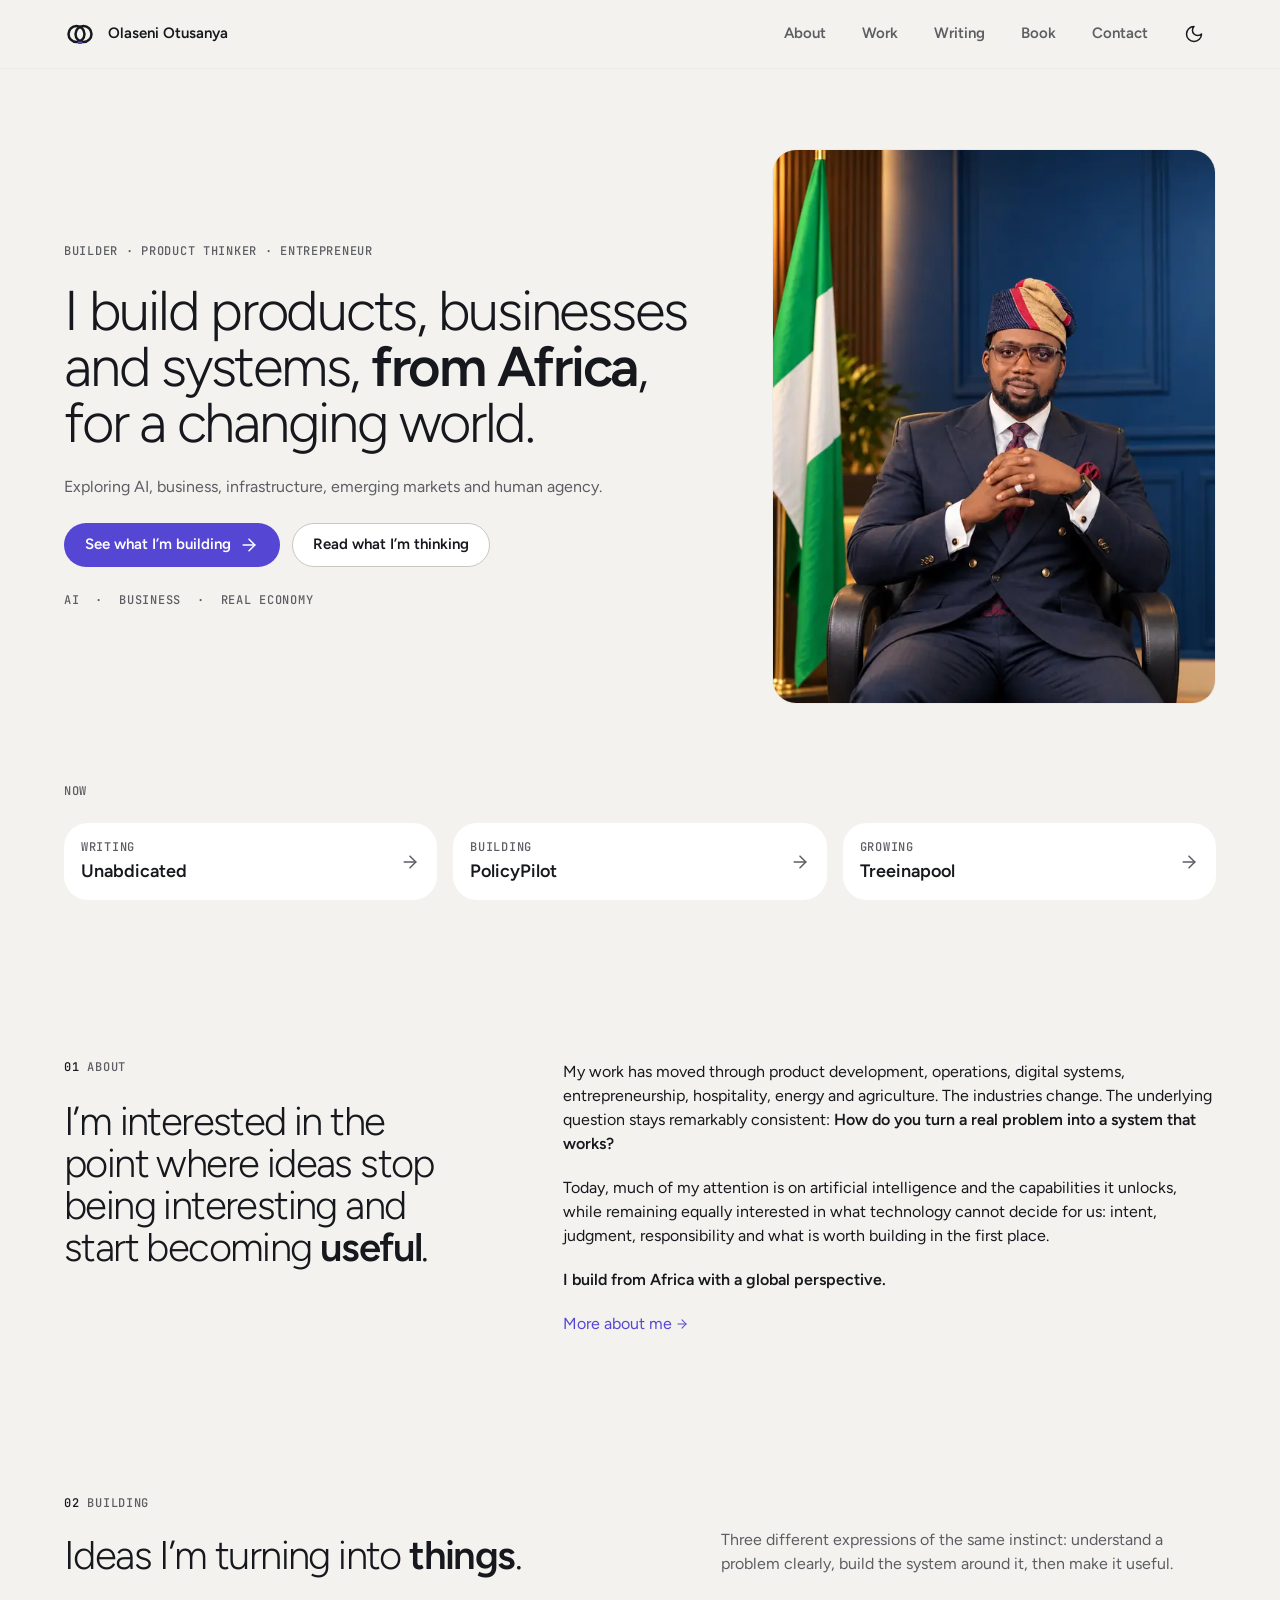
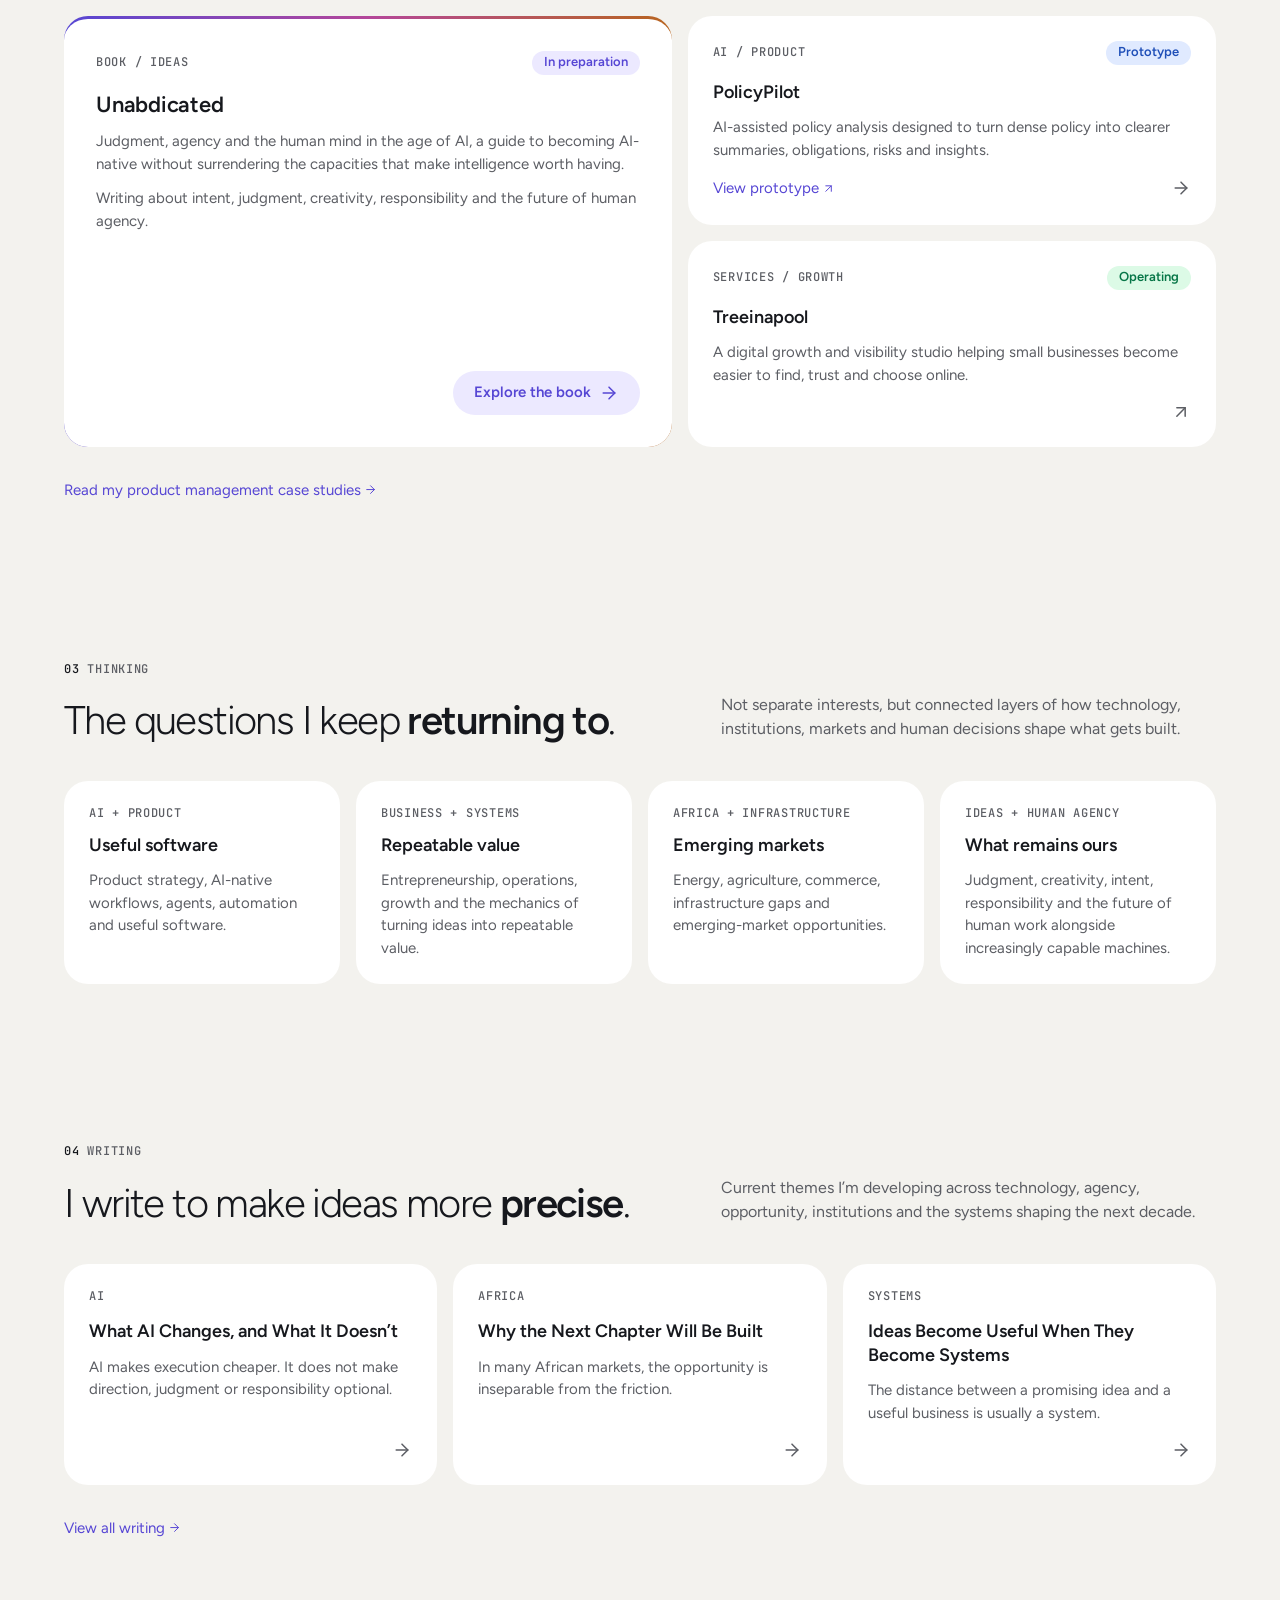
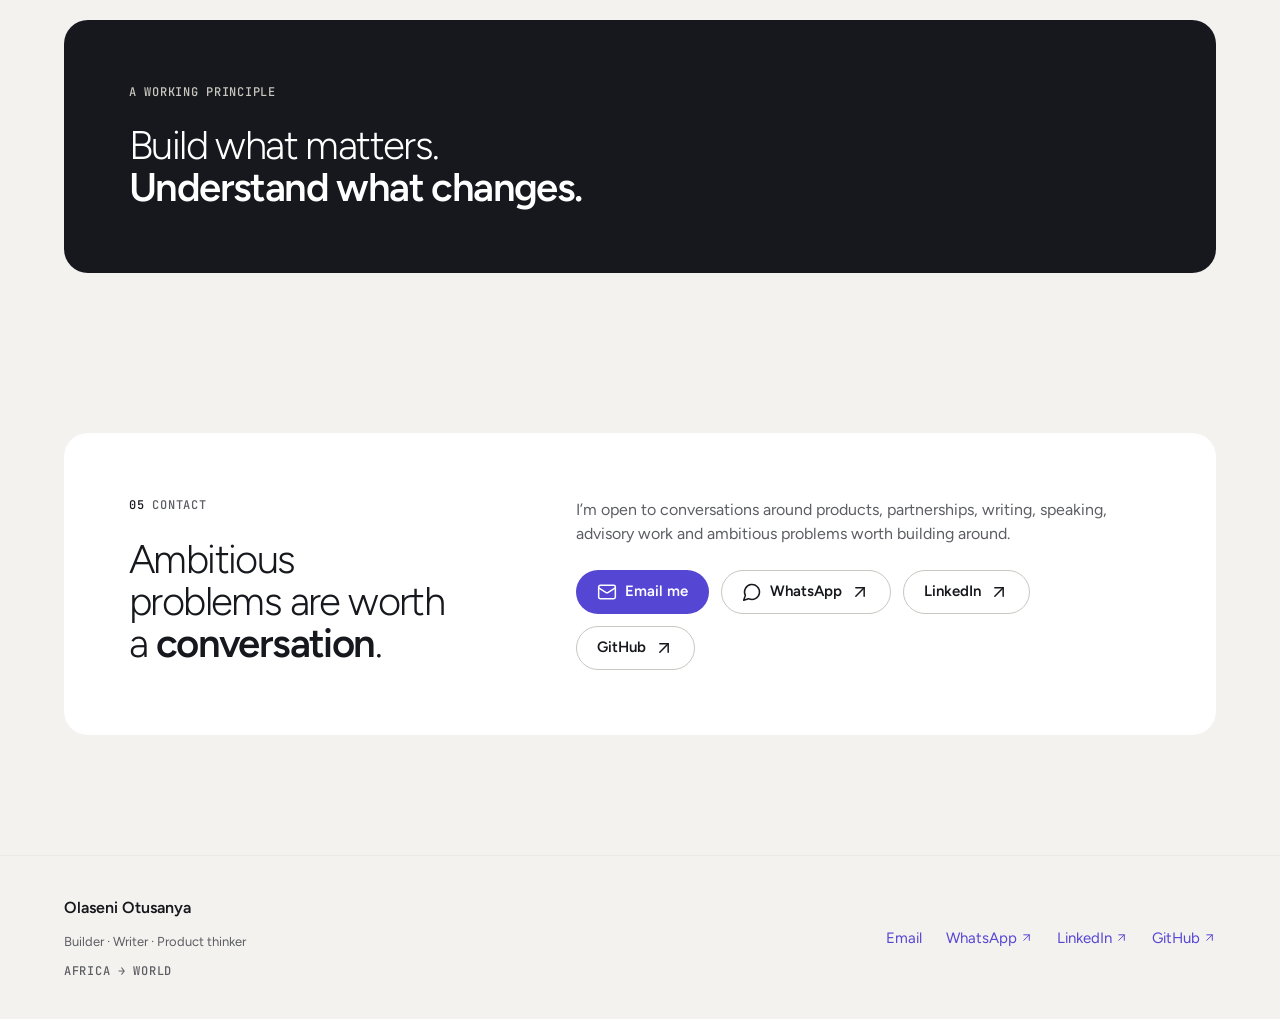
==== commit 459002d8: "Use the OO intersecting-circles mark as the header logo Replaces the profile photo in the header wit" ====
--- a/index.html
+++ b/index.html
@@ -67,7 +67,7 @@
 <a class="ods-button site-skip" data-variant="inverse" href="#main">Skip to content</a>
 <header class="site-header">
   <div class="site-container site-header__inner">
-    <a class="site-brand" href="/"><span class="ods-avatar" data-size="sm"><img src="/assets/olaseni-profile.jpg" alt="" width="240" height="300" /></span>Olaseni Otusanya</a>
+    <a class="site-brand" href="/"><svg class="site-brand__mark" viewBox="0 0 64 64" width="36" height="36" aria-hidden="true" focusable="false"><circle cx="25" cy="32" r="16" /><circle cx="39" cy="32" r="16" /><rect x="27" y="47" width="10" height="5" rx="2.5" /></svg>Olaseni Otusanya</a>
     <div class="site-header__end">
       <nav class="site-nav" aria-label="Main"><a class="site-nav__item" href="/about/">About</a><a class="site-nav__item" href="/portfolio/">Work</a><a class="site-nav__item" href="/writing/">Writing</a><a class="site-nav__item" href="/unabdicated/">Book</a><a class="site-nav__item" href="/#contact">Contact</a></nav>
       <a class="ods-icon-button site-header__mail" href="mailto:olaseni.otusanya@gmail.com" aria-label="Email Olaseni"><svg width="20" height="20" aria-hidden="true" focusable="false"><use href="/assets/icons.svg#mail"></use></svg></a>
--- a/assets/site.css
+++ b/assets/site.css
@@ -103,6 +103,22 @@
   font-weight: var(--ods-font-weight-semibold);
   line-height: var(--ods-text-label-md-line-height);
   text-decoration: none;
+}
+
+/* The OO mark: two intersecting circles, the same mark as the favicon. */
+.site-brand__mark {
+  inline-size: var(--ods-size-avatar-sm);
+  block-size: var(--ods-size-avatar-sm);
+
+  & circle {
+    fill: none;
+    stroke: currentcolor;
+    stroke-width: 5;
+  }
+
+  & rect {
+    fill: var(--ods-color-action-primary-bg);
+  }
 }
 
 .site-header__end {
